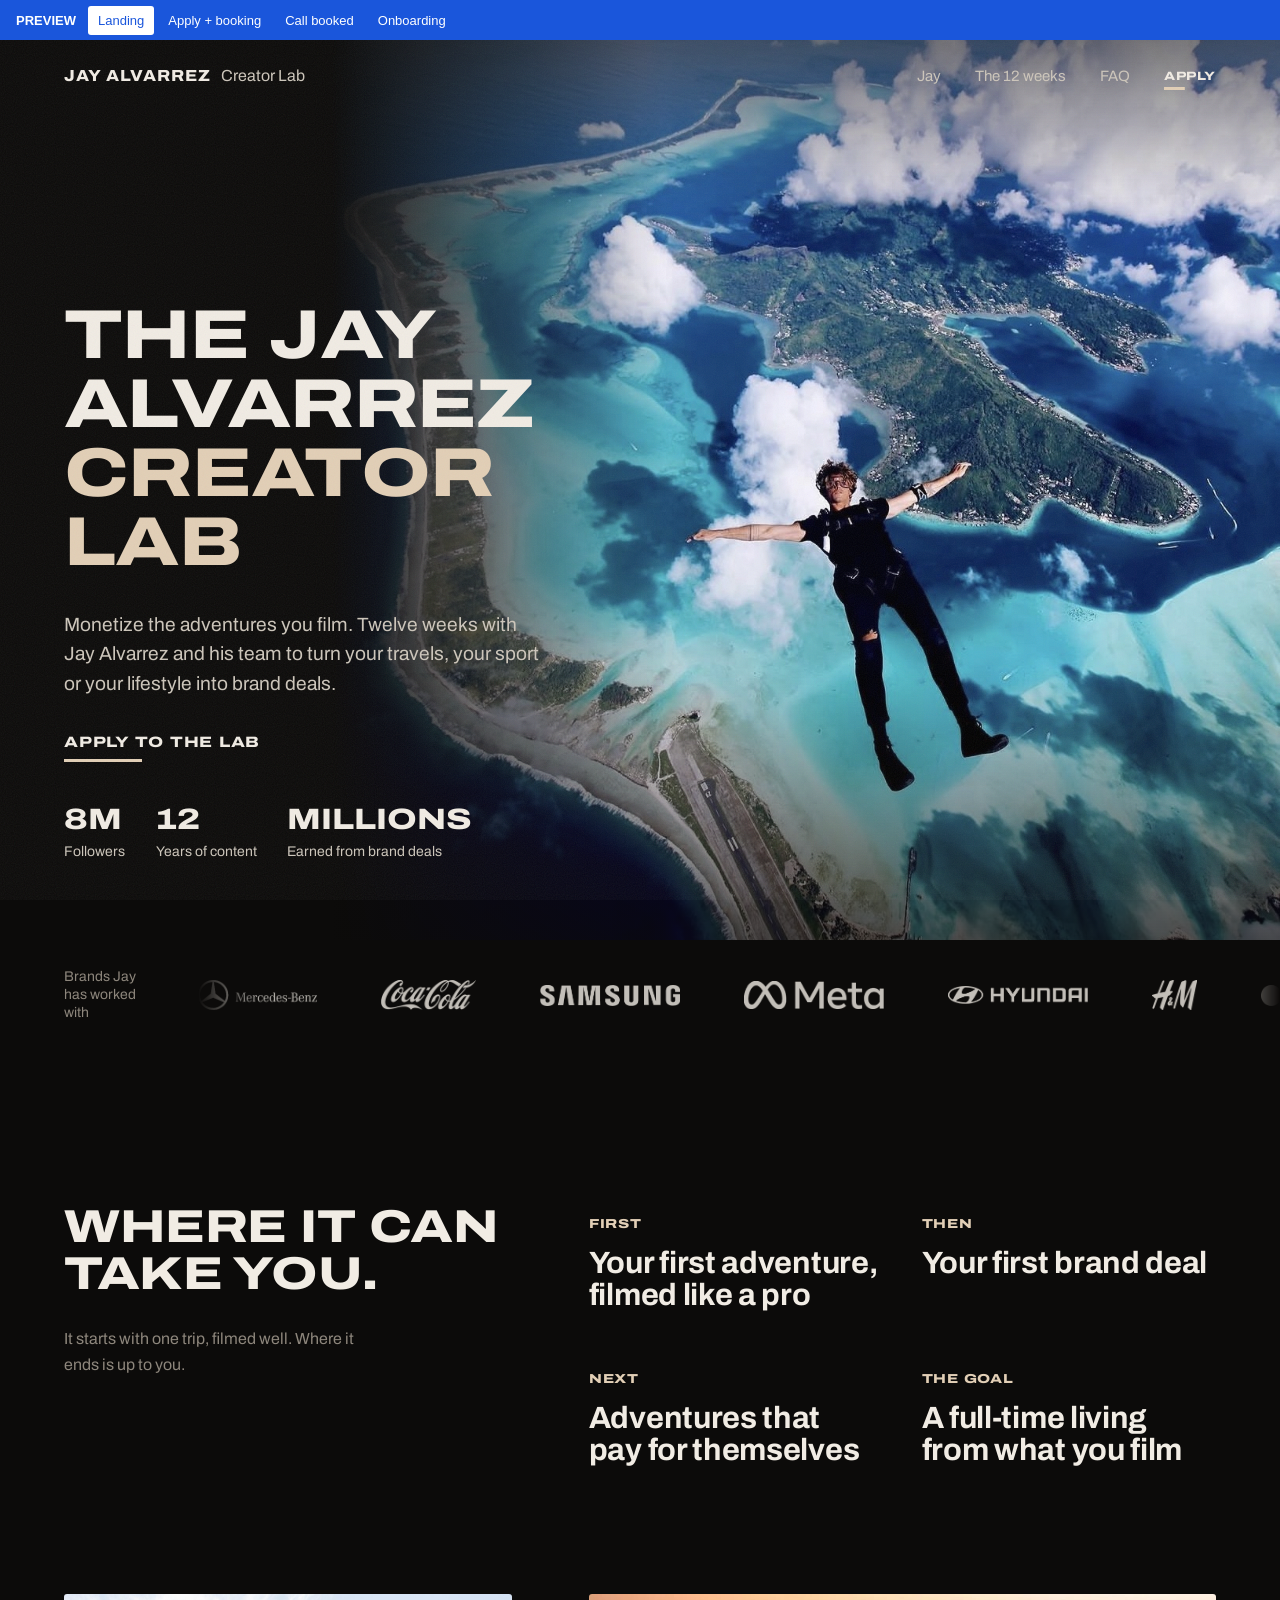
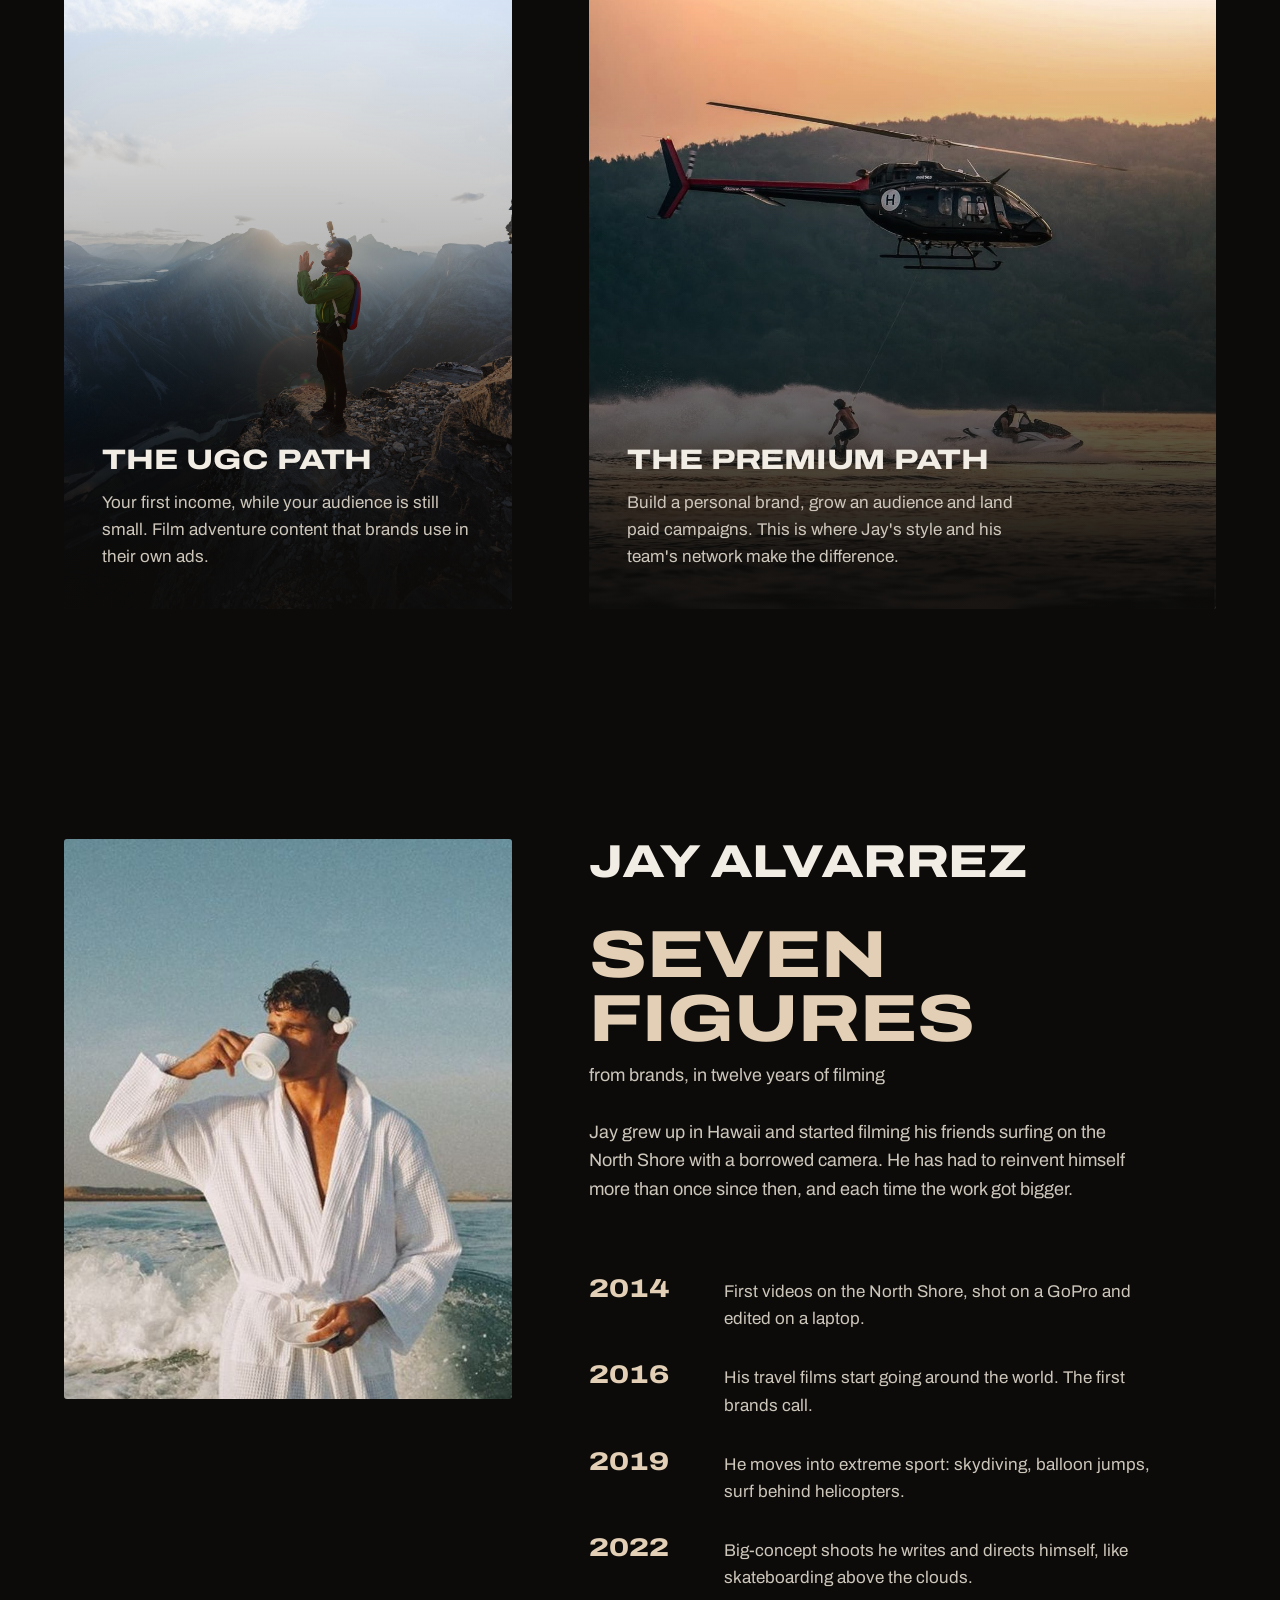
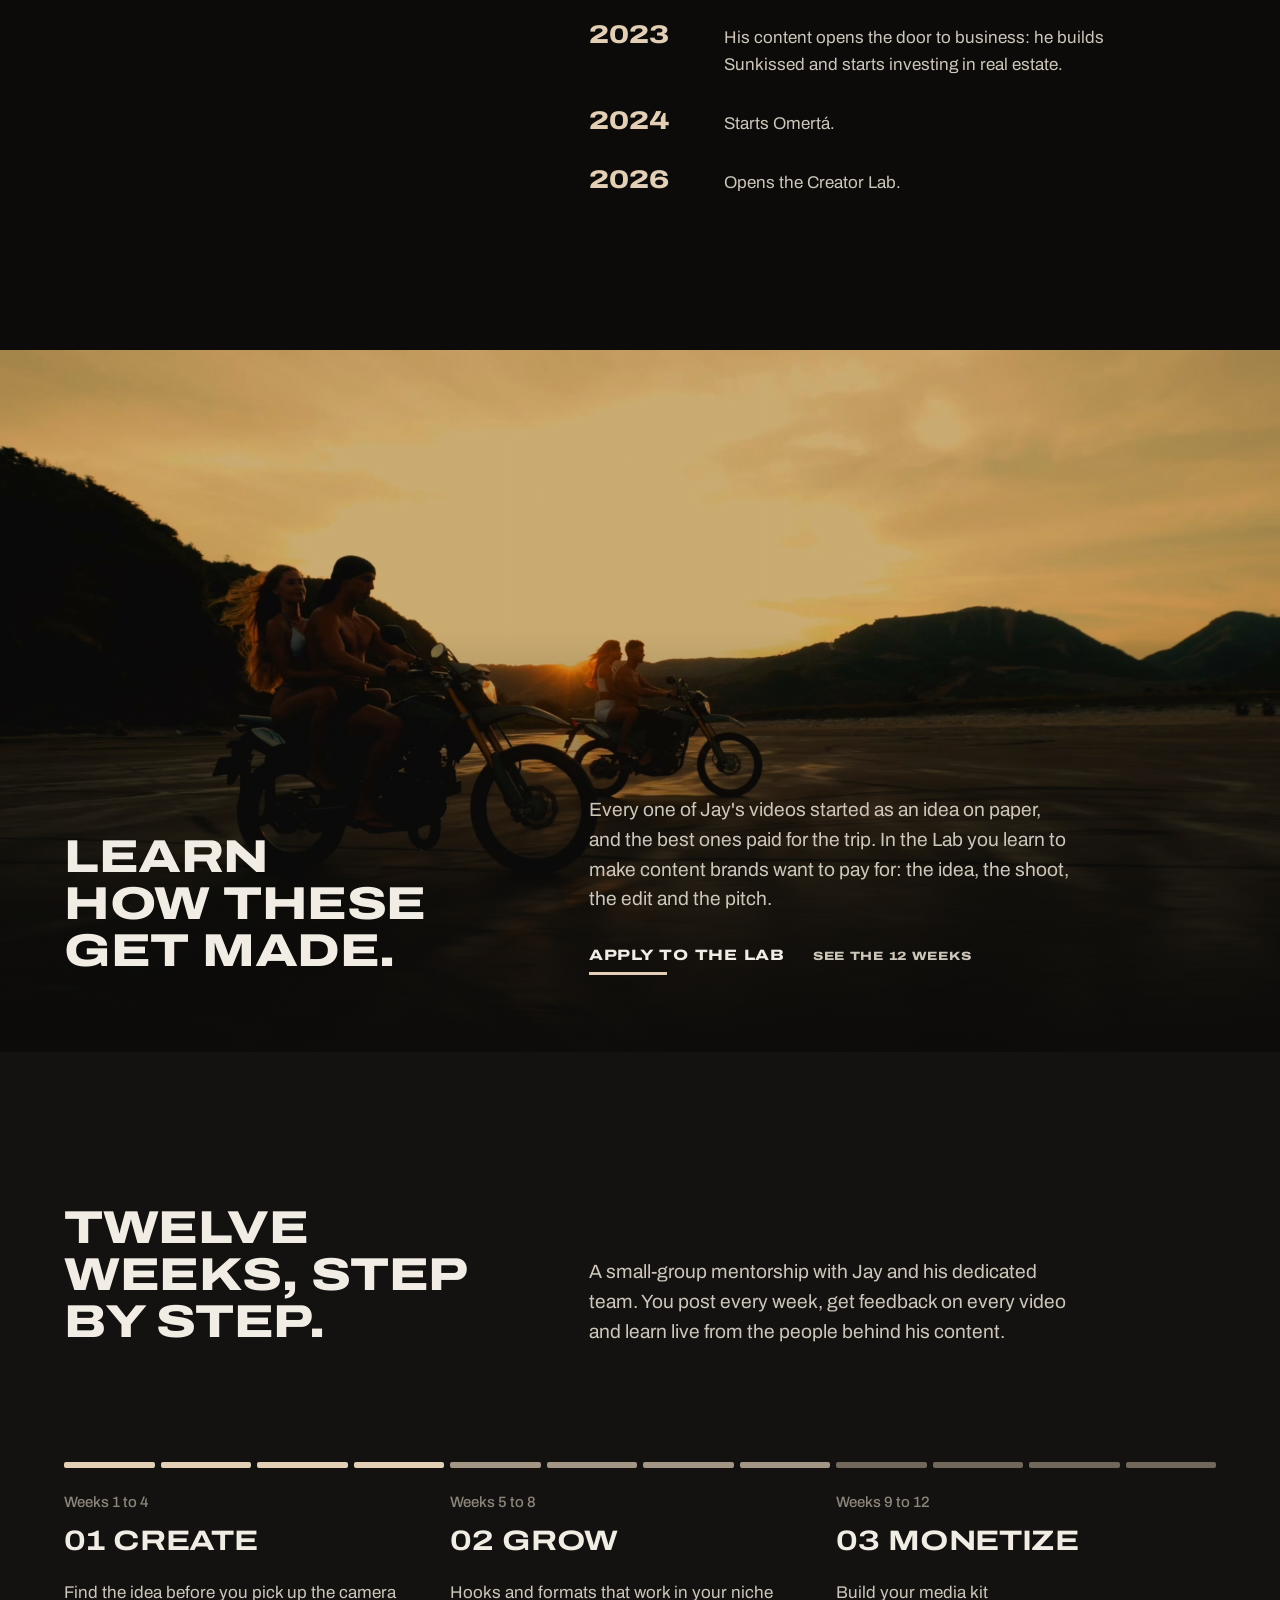
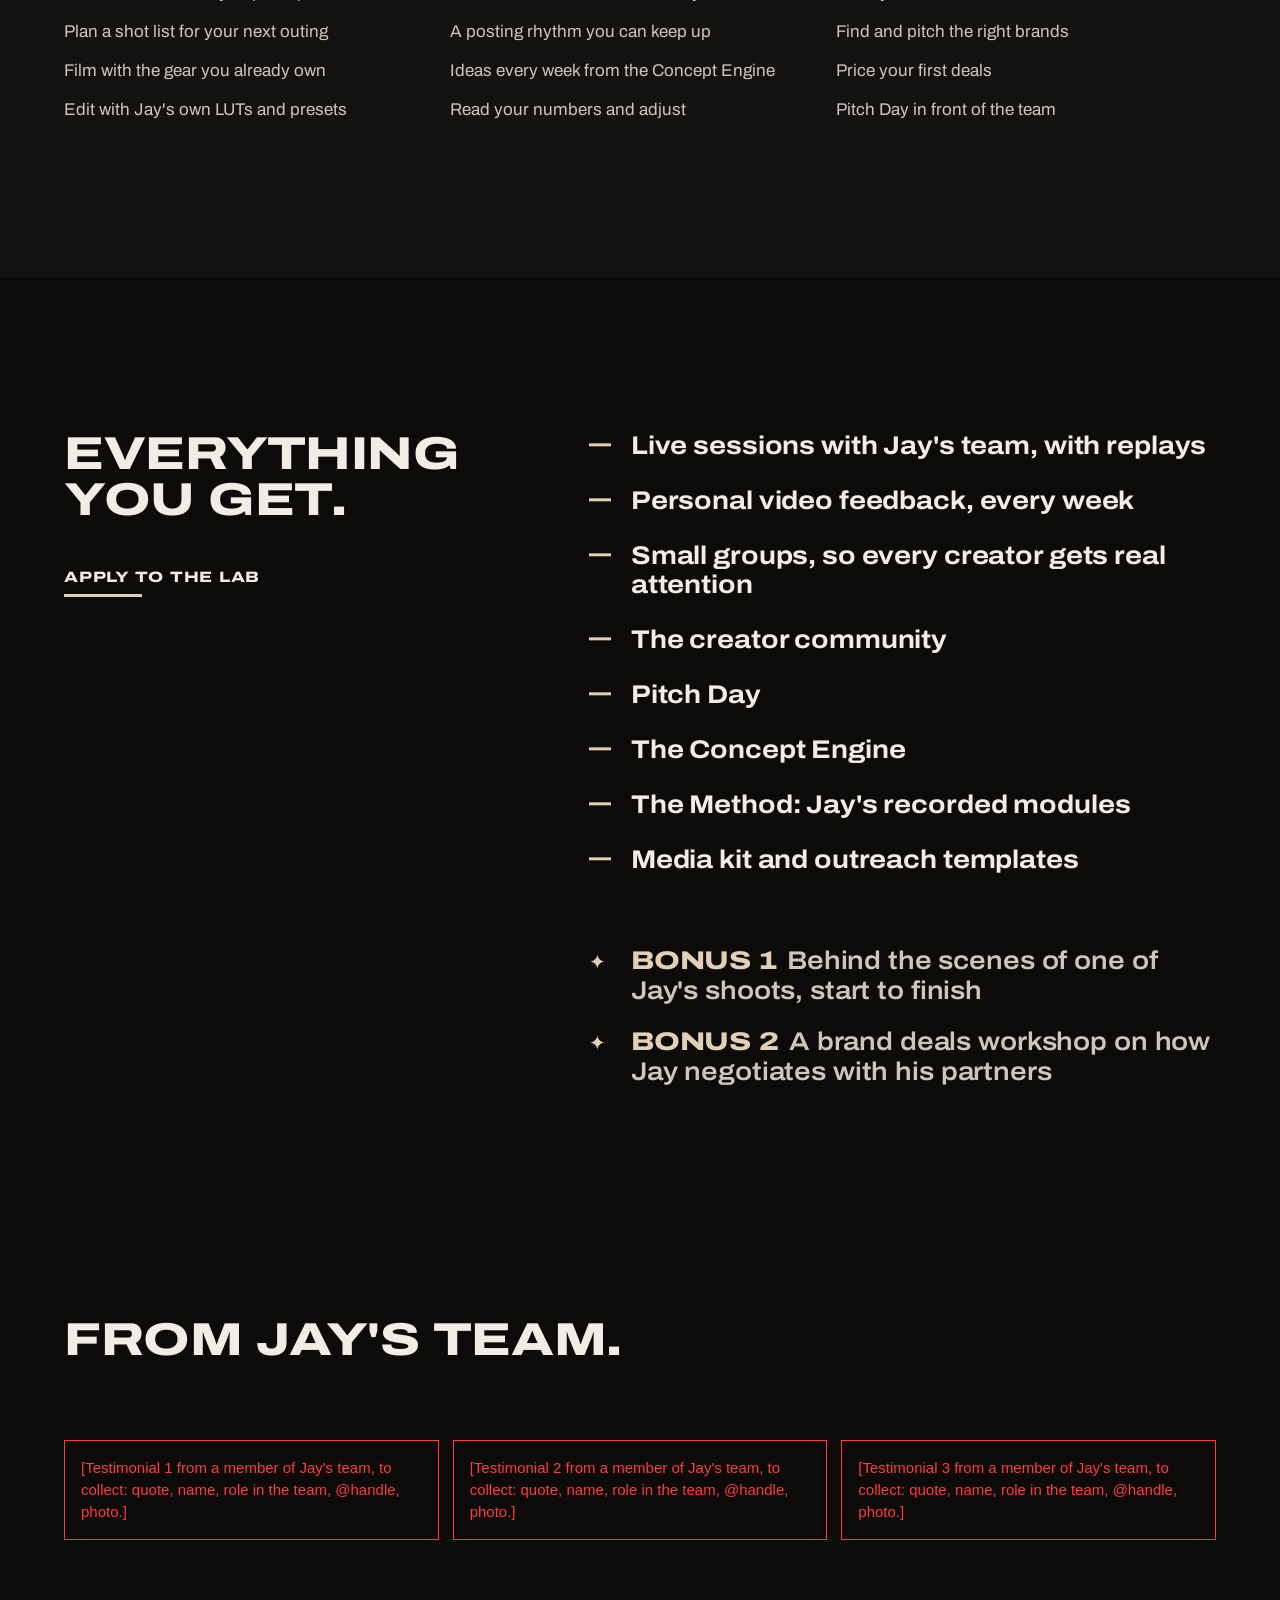
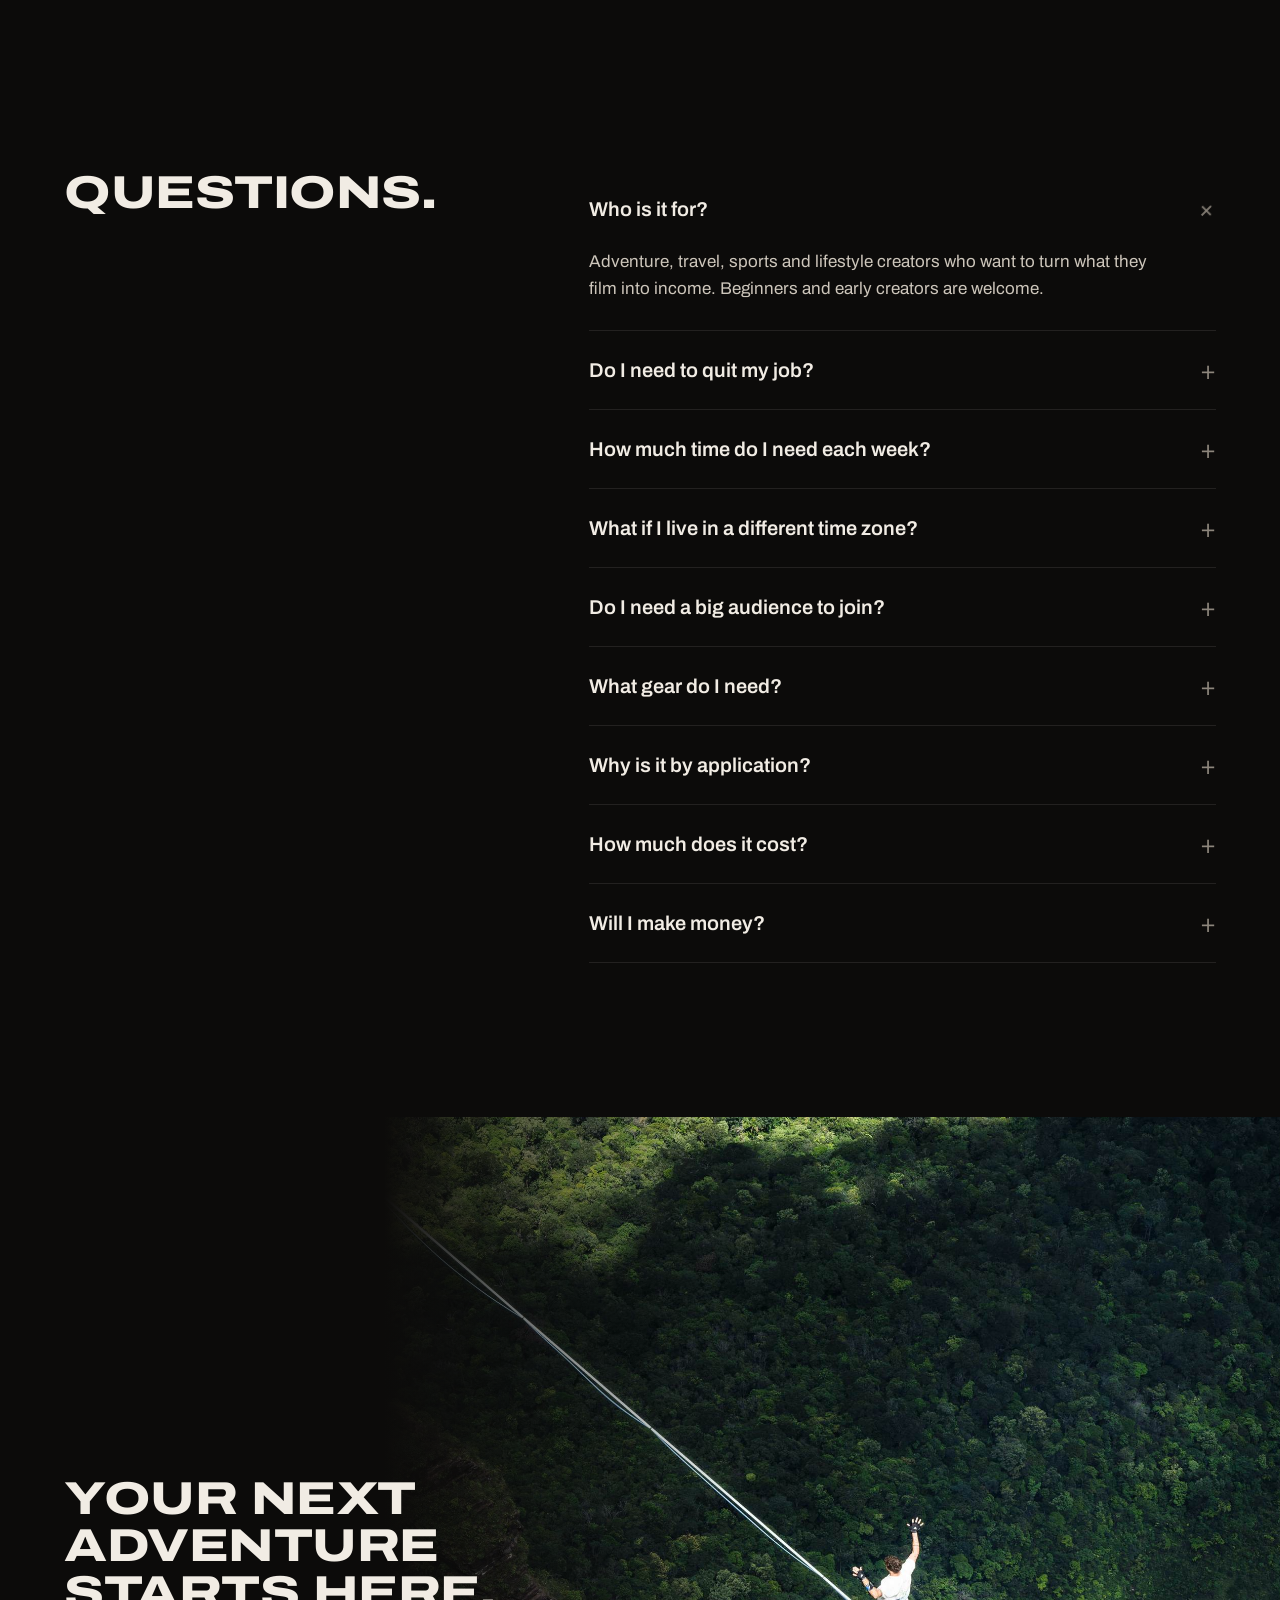
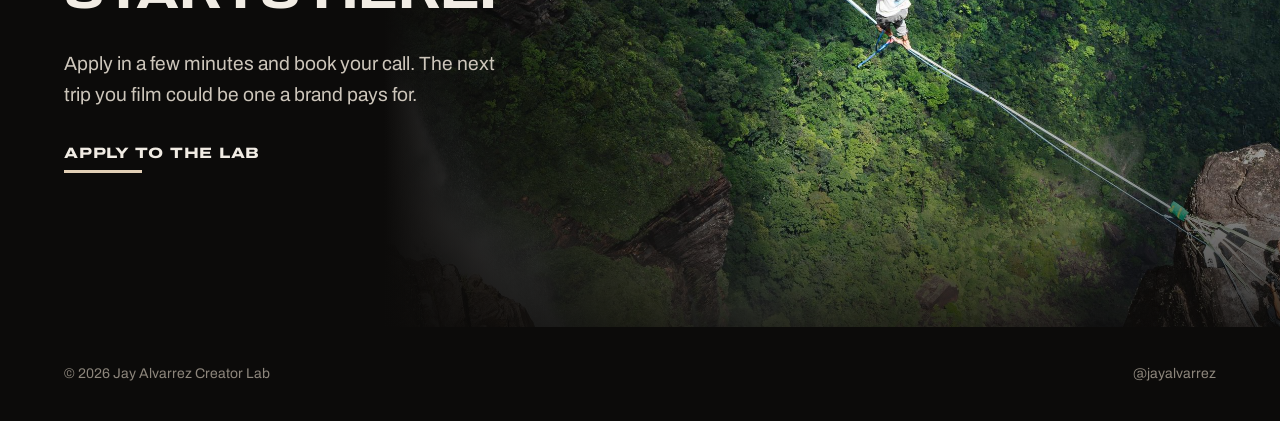
==== index.html @ 7028ff65 "UGC path card: mountain ledge photo from jayalvarrez.com replaces the whale dive Co-Authored-By: Cla" ====
<!doctype html>
<html lang="en">
<head>
<meta charset="utf-8">
<meta name="viewport" content="width=device-width, initial-scale=1">
<title>Jay Alvarrez Creator Lab</title>
<meta name="robots" content="noindex">
<meta name="description" content="The Jay Alvarrez Creator Lab: twelve weeks with Jay Alvarrez and his team for adventure, travel, sports and lifestyle creators.">
<meta property="og:title" content="Jay Alvarrez Creator Lab">
<meta property="og:description" content="Twelve weeks with Jay Alvarrez and his team.">
<meta property="og:image" content="assets/skydive-borabora.jpg">
<link rel="icon" type="image/png" href="assets/favicon.png">
<link rel="preconnect" href="https://fonts.googleapis.com">
<link rel="preconnect" href="https://fonts.gstatic.com" crossorigin>
<link href="https://fonts.googleapis.com/css2?family=Archivo:wdth,wght@62..125,300..900&display=swap" rel="stylesheet">
<style>
:root{
  --bg:#0c0b0a; --bg2:#141210; --ink:#f1ece4; --soft:#cdc6bb; --mute:#8d867c; --sand:#e2cfb6;
  --font:"Archivo",system-ui,sans-serif;
  --pad:clamp(20px,5vw,80px);
  --ease:cubic-bezier(.2,.7,.2,1);
  --cols:minmax(0,5fr) minmax(0,7fr); --gap:clamp(40px,6vw,96px);
}
/* one shared grid: titles on the left, content on the right, same split everywhere */
.g2{display:grid;grid-template-columns:var(--cols);column-gap:var(--gap);row-gap:40px}
@media (max-width:900px){.g2{grid-template-columns:1fr}}
*{box-sizing:border-box;margin:0;padding:0}
html{scroll-behavior:smooth}
body{background:var(--bg);color:var(--ink);font:400 17px/1.6 var(--font);-webkit-font-smoothing:antialiased;overflow-x:hidden}
img{display:block;width:100%;height:100%;object-fit:cover}
a{color:inherit;text-decoration:none}
:focus-visible{outline:2px solid var(--sand);outline-offset:4px;border-radius:4px}
.skip{position:absolute;left:-999px;top:12px;z-index:50;background:var(--ink);color:var(--bg);padding:10px 16px;border-radius:6px}
.skip:focus{left:12px}

/* film grain over everything, very light */
body::after{content:"";position:fixed;inset:0;z-index:30;pointer-events:none;opacity:.07;background-image:url("data:image/svg+xml,%3Csvg xmlns='http://www.w3.org/2000/svg' width='160' height='160'%3E%3Cfilter id='n'%3E%3CfeTurbulence type='fractalNoise' baseFrequency='.9' numOctaves='2' stitchTiles='stitch'/%3E%3C/filter%3E%3Crect width='100%25' height='100%25' filter='url(%23n)'/%3E%3C/svg%3E")}

/* type */
h1,h2,h3{font-family:var(--font);font-weight:800;line-height:1;text-wrap:balance}
h1,h2{font-stretch:125%;text-transform:uppercase;letter-spacing:-.01em}
h1{font-size:clamp(40px,5.6vw,92px)}
h2{font-size:clamp(28px,3.6vw,56px);line-height:1.02}
h3{font-stretch:90%;font-weight:700;font-size:clamp(22px,2vw,28px);line-height:1.1;letter-spacing:-.01em}
p{text-wrap:pretty}
.lead{font-size:clamp(18px,1.5vw,21px);line-height:1.55;color:var(--soft);max-width:44ch}
.body{color:var(--soft);font-size:18px;max-width:54ch}
.body + .body{margin-top:18px}
.sand{color:var(--sand)}

/* spacing: one half-gap per side between sections on the same background,
   a bigger one wherever the background changes (colour block or full-width photo) */
:root{--s:clamp(80px,9vw,140px);--e:clamp(104px,12vw,180px)}
section{padding:var(--s) var(--pad);position:relative}
#path{padding-top:var(--e)}
#jay{padding-bottom:var(--e)}
.program{padding-top:var(--e);padding-bottom:var(--e)}
#inside{padding-top:var(--e)}
.faq{padding-bottom:var(--e)}
.wrap{max-width:1360px;margin:0 auto}

/* buttons: editorial link, wide caps with a sand bar that stretches on hover */
.btn{display:inline-block;padding:6px 0 12px;border:0;border-radius:0;background:linear-gradient(var(--sand),var(--sand)) 0 100%/40% 3px no-repeat;color:var(--ink);font:800 15px/1 var(--font);font-stretch:125%;text-transform:uppercase;letter-spacing:.05em;cursor:pointer;transition:background-size .35s var(--ease),color .2s}
.btn:hover{background-size:100% 3px}
.btn:active{opacity:.75}
.link{display:inline-block;padding:6px 0 12px;background:linear-gradient(var(--sand),var(--sand)) 0 100%/0 3px no-repeat;font:800 12px/1 var(--font);font-stretch:125%;text-transform:uppercase;letter-spacing:.06em;color:var(--soft);transition:background-size .35s var(--ease),color .2s}
.link:hover{background-size:100% 3px;color:var(--ink)}

/* nav */
nav{position:fixed;inset:0 0 auto;z-index:20;display:flex;justify-content:space-between;align-items:center;padding:22px max(var(--pad),calc((100% - 1360px) / 2));transition:background .35s,backdrop-filter .35s,padding .35s}
nav.solid{background:rgba(12,11,10,.82);backdrop-filter:blur(16px);padding-top:14px;padding-bottom:14px}
nav .brand{display:flex;align-items:center;font:800 16px/1 var(--font);font-stretch:110%;letter-spacing:.06em}
nav .brand span{font-weight:400;font-stretch:100%;letter-spacing:0;color:var(--soft);margin-left:10px}
nav .links{display:flex;gap:34px;align-items:center}
nav .links a.l{font-size:15px;color:var(--soft);transition:color .2s}
nav .links a.l:hover{color:var(--ink)}
nav .btn{font-size:12px;padding:8px 0 8px}
@media (max-width:900px){nav .links a.l{display:none}}

/* hero: full-bleed photo, copy anchored bottom-left */
.hero{position:relative;min-height:100dvh;display:flex;align-items:flex-end;padding:200px var(--pad) clamp(40px,6vw,80px);overflow:hidden}
.hero > img{position:absolute;top:0;bottom:0;left:26%;width:74%;object-position:54% 42%;transform:scale(1.06);transform-origin:60% 45%;animation:settle 2.4s var(--ease) forwards}
@keyframes settle{to{transform:scale(1)}}
.hero::after{content:"";position:absolute;inset:0;background:linear-gradient(180deg,rgba(12,11,10,.55) 0%,rgba(12,11,10,0) 20%),linear-gradient(0deg,rgba(12,11,10,.7) 0%,rgba(12,11,10,0) 30%),linear-gradient(90deg,var(--bg) 26%,rgba(12,11,10,.6) 36%,rgba(12,11,10,0) 52%)}
.hero .inner{position:relative;z-index:1;width:100%;max-width:1360px;margin:0 auto}
.hero h1{font-size:clamp(36px,min(5.4vw,9vh),88px)}
.hero h1 span{display:block;color:var(--sand)}
.hero .inner > *{max-width:min(520px,38vw)}
.hero .inner > .results{max-width:none}
.hero .side{display:grid;gap:30px;justify-items:start;margin-top:32px}
@media (max-width:900px){
  .hero{display:block;min-height:0;padding:0}
  .hero > img{position:relative;left:0;width:100%;height:62svh;object-position:54% 42%}
  .hero::after{bottom:auto;height:62svh;background:linear-gradient(180deg,rgba(12,11,10,.55) 0%,rgba(12,11,10,0) 22%),linear-gradient(0deg,var(--bg) 0%,rgba(12,11,10,0) 28%)}
  .hero .inner{padding:8px var(--pad) 56px}
  .hero .inner > *{max-width:none}
}

/* hero results */
.results{list-style:none;display:flex;gap:clamp(18px,2.4vw,40px);flex-wrap:nowrap;margin-top:clamp(28px,3.4vw,44px)}
.results li{display:grid;gap:6px}
.results b{font-stretch:125%;font-weight:800;text-transform:uppercase;font-size:clamp(22px,min(2.3vw,4.4vh),36px);white-space:nowrap;line-height:1;color:var(--ink)}
.results span{font-size:14px;color:var(--soft)}

/* brand strip: endless slow scroll, pauses on hover, still for reduced motion */
.brands{display:flex;align-items:center;gap:clamp(24px,3vw,48px);padding:28px 0 28px max(var(--pad),calc((100% - 1360px) / 2));overflow:hidden}
.brands-label{flex:none;font-size:14px;color:var(--mute);max-width:12ch;line-height:1.3}
.brands .track{display:flex;overflow:hidden;-webkit-mask-image:linear-gradient(90deg,transparent,#000 6%,#000 94%,transparent);mask-image:linear-gradient(90deg,transparent,#000 6%,#000 94%,transparent)}
.brands ul{list-style:none;display:flex;align-items:center;gap:clamp(40px,5vw,72px);padding-right:clamp(40px,5vw,72px);flex:none;animation:marquee 140s linear infinite}
.brands:hover ul{animation-play-state:paused}
.brands li{flex:none;white-space:nowrap}
.brands img{height:30px;width:auto;max-width:140px;object-fit:contain;opacity:.8}
@keyframes marquee{to{transform:translateX(-100%)}}
@media (prefers-reduced-motion:reduce){.brands ul{animation:none}}
@media (max-width:900px){.brands{flex-direction:column;align-items:flex-start;gap:16px;padding-right:0}.brands .track{width:100%}}

/* jay */
.jay .grid{align-items:start}
.jay .photo{aspect-ratio:4/5;overflow:hidden;border-radius:3px;position:sticky;top:110px}
.jay .photo img{object-position:40% 30%}
.jay .big{margin-top:clamp(28px,3vw,40px);display:grid;gap:10px}
.jay .big b{font-stretch:125%;font-weight:800;text-transform:uppercase;font-size:clamp(40px,5.2vw,84px);line-height:.95;color:var(--sand)}
.jay .big span{font-size:clamp(17px,1.4vw,20px);color:var(--soft)}
.jay .body{margin-top:28px}
.timeline{list-style:none;margin-top:clamp(48px,6vw,72px);display:grid;gap:30px}
.timeline li{display:grid;grid-template-columns:clamp(80px,9vw,120px) 1fr;gap:20px;align-items:baseline}
.timeline b{font-stretch:125%;font-weight:800;font-size:clamp(22px,2vw,30px);line-height:1;color:var(--sand);font-variant-numeric:tabular-nums}
.timeline li > span{color:var(--soft);max-width:44ch}
@media (max-width:900px){.jay .photo{position:relative;top:0;aspect-ratio:1}}

/* full-bleed photo band with a single line */
.band{position:relative;min-height:78dvh;display:flex;align-items:flex-end;padding:0 var(--pad) clamp(48px,6vw,88px);overflow:hidden}
.band > img{position:absolute;inset:0}
.band::after{content:"";position:absolute;inset:0;background:linear-gradient(0deg,rgba(12,11,10,.9),rgba(12,11,10,.1) 60%)}
.band .inner{position:relative;z-index:1;width:100%;max-width:1360px;margin:0 auto;align-items:end}
.band .cta{display:grid;gap:28px;justify-items:start}
.band .acts{display:flex;gap:28px;align-items:center;flex-wrap:wrap}
.band h2{max-width:14ch}

/* program: three phases on one 12-week bar */
.program{background:var(--bg2)}
.program .top{align-items:end}
.phases{display:grid;grid-template-columns:repeat(3,1fr);gap:clamp(28px,3vw,48px) 6px;margin-top:clamp(72px,9vw,130px)}
.phase .bar{display:grid;grid-template-columns:repeat(4,1fr);gap:6px;margin-bottom:22px}
.phase .bar i{height:6px;border-radius:2px;background:var(--sand)}
.phase:nth-child(2) .bar i{opacity:.7}.phase:nth-child(3) .bar i{opacity:.45}
.phase .wk{display:block;color:var(--mute);font-weight:500;font-size:15px}
.phase h3{font-stretch:125%;text-transform:uppercase;font-size:clamp(22px,2.2vw,32px);margin:12px 0 22px;padding-right:24px}
.phase ul{list-style:none;display:grid;gap:12px;color:var(--soft);padding-right:24px}
@media (max-width:900px){.phases{grid-template-columns:1fr;row-gap:56px}}

/* value */
.value{align-items:start;grid-template-rows:auto 1fr}
.value > div:first-child{display:contents}
.value h2{grid-column:1;grid-row:1}
.value .after{grid-column:1;grid-row:2;align-self:start}
.value .list{grid-column:2;grid-row:1/span 2}
@media (max-width:900px){.value h2,.value .after,.value .list{grid-column:1;grid-row:auto}.value .after{order:3;margin-top:8px}}
/* big type lines with a short sand dash; each line fades in on scroll via .rv */
.gets{list-style:none;display:grid;gap:clamp(18px,2vw,26px)}
.gets li{display:flex;gap:20px;align-items:baseline;font-stretch:112%;font-weight:700;font-size:clamp(20px,2vw,30px);line-height:1.15;letter-spacing:-.005em;color:var(--ink)}
.gets li::before{content:"";flex:none;width:22px;height:3px;background:var(--sand);transform:translateY(-.3em)}
.gets.bonus{margin-top:clamp(48px,6vw,72px);gap:22px}
.gets.bonus li{color:var(--soft);font-weight:600}
.gets.bonus li::before{content:"✦";width:22px;height:auto;background:none;transform:none;color:var(--sand);font-size:.8em;line-height:1}
.gets.bonus b{color:var(--sand);text-transform:uppercase;font-stretch:125%;font-weight:800;margin-right:10px}
.value .after{margin-top:0;display:flex;gap:28px;align-items:center;flex-wrap:wrap}

/* path: title left, four steps right */
.steps{list-style:none;display:grid;grid-template-columns:1fr 1fr;gap:clamp(40px,4.5vw,64px) clamp(28px,3vw,48px);padding-top:10px}
@media (max-width:560px){.steps{grid-template-columns:1fr}}
.steps .when{display:block;color:var(--sand);font-stretch:125%;font-weight:800;text-transform:uppercase;letter-spacing:.06em;font-size:13px;margin-bottom:12px}
.steps h3{font-stretch:100%;font-weight:700;letter-spacing:-.01em;font-size:clamp(26px,2.4vw,36px);line-height:1.05;hyphens:none}
.steps .horizon h3,.steps .horizon .when{color:var(--mute)}
.disclaim{margin-top:28px;color:var(--mute);font-size:16px;max-width:34ch}

.routes{display:grid;grid-template-columns:var(--cols);gap:var(--gap);margin-top:clamp(80px,10vw,150px)}
.route{position:relative;border-radius:3px;overflow:hidden;min-height:clamp(440px,48vw,680px);display:flex;align-items:flex-end}
.route img{position:absolute;inset:0;transition:transform 1.4s var(--ease)}
.route:hover img{transform:scale(1.04)}
.route::after{content:"";position:absolute;inset:0;background:linear-gradient(0deg,rgba(12,11,10,.94) 8%,rgba(12,11,10,.3) 55%,rgba(12,11,10,0))}
.route .inner{position:relative;z-index:1;padding:clamp(28px,3vw,44px)}
.route h3{font-stretch:125%;font-weight:800;text-transform:uppercase;font-size:clamp(22px,2.2vw,32px);line-height:1.05;margin-bottom:14px}
.route p{color:var(--soft);max-width:40ch}
@media (max-width:900px){.routes{grid-template-columns:1fr}}

/* testimonials (placeholders until content is collected) */
.quotes{display:grid;grid-template-columns:repeat(3,1fr);gap:14px;margin-top:clamp(48px,6vw,80px)}
/* deliberately plain so placeholders stand out from the design (same rule as styles.css) */
.ph,.ph-text{border:1px solid #ff3b3b;background:none;color:#ff3b3b;font:400 15px/1.45 Arial,Helvetica,sans-serif}
.ph{display:block;padding:16px}
.ph-text{display:inline-block;padding:2px 6px}
@media (max-width:900px){.quotes{grid-template-columns:1fr}}

/* faq */
.faq .grid{align-items:start}
@media (min-width:901px){.faq h2{position:sticky;top:110px}}
details{border-bottom:1px solid rgba(241,236,228,.1)}
summary{list-style:none;cursor:pointer;padding:26px 0;display:flex;justify-content:space-between;gap:24px;font-weight:600;font-size:20px;line-height:1.3;transition:color .2s}
summary:hover{color:var(--sand)}
summary::-webkit-details-marker{display:none}
summary::after{content:"+";font-weight:300;font-size:26px;line-height:1;color:var(--mute);transition:transform .3s var(--ease)}
details[open] summary::after{transform:rotate(45deg)}
details p{color:var(--soft);padding:0 0 28px;max-width:58ch}

/* closing: full-bleed photo with a dark veil */
.apply{position:relative;min-height:90dvh;display:flex;align-items:flex-end;overflow:hidden;padding-top:var(--e);padding-bottom:var(--e)}
.apply > img{position:absolute;top:0;bottom:0;left:30%;width:70%;object-position:55% 45%}
.apply::after{content:"";position:absolute;inset:0;background:linear-gradient(0deg,rgba(12,11,10,.85) 0%,rgba(12,11,10,0) 35%),linear-gradient(90deg,var(--bg) 30%,rgba(12,11,10,.6) 40%,rgba(12,11,10,0) 58%)}
.apply .wrap{position:relative;z-index:1;width:100%}
.apply p{font-size:clamp(18px,1.5vw,21px);color:var(--soft);max-width:40ch}
.apply .row2{display:grid;gap:30px;justify-items:start;margin-top:32px}
.apply .wrap > *{max-width:min(520px,38vw)}
@media (max-width:900px){
  .apply{display:block;min-height:0;padding:0}
  .apply > img{position:relative;left:0;width:100%;height:56svh;object-position:45% 40%}
  .apply::after{bottom:auto;height:56svh;background:linear-gradient(0deg,var(--bg) 0%,rgba(12,11,10,0) 35%)}
  .apply .wrap{padding:8px var(--pad) 72px}
  .apply .wrap > *{max-width:none}
}

footer{padding:36px var(--pad);display:flex;justify-content:space-between;gap:24px;flex-wrap:wrap;color:var(--mute);font-size:14px}
footer a{transition:color .2s}
footer a:hover{color:var(--ink)}
footer .soc{display:flex;gap:24px}

/* reveal, staggered */
.rv{opacity:0;transform:translateY(28px);transition:opacity 1.1s var(--ease),transform 1.1s var(--ease);transition-delay:calc(var(--i,0) * 90ms)}
.rv.in{opacity:1;transform:none}
@media (prefers-reduced-motion:reduce){.rv{opacity:1;transform:none;transition:none}.hero > img{animation:none;transform:none}}
</style>
</head>
<body>
<a class="skip" href="#main">Skip to content</a>

<nav id="nav">
  <a href="#top" class="brand">JAY ALVARREZ<span>Creator Lab</span></a>
  <div class="links">
    <a class="l" href="#jay">Jay</a>
    <a class="l" href="#program">The 12 weeks</a>
    <a class="l" href="#faq">FAQ</a>
    <a class="btn solid" href="apply.html">Apply</a>
  </div>
</nav>

<main id="main">
<!-- HERO -->
<header class="hero" id="top">
  <img src="assets/skydive-borabora.jpg" alt="Jay Alvarrez in freefall above Bora Bora's lagoon" fetchpriority="high">
  <div class="inner">
    <h1>The Jay Alvarrez <span>Creator Lab</span></h1>
    <div class="side">
      <p class="lead">Monetize the adventures you film. Twelve weeks with Jay Alvarrez and his team to turn your travels, your sport or your lifestyle into brand deals.</p>
      <a class="btn solid" href="apply.html">Apply to the Lab</a>
    </div>
    <ul class="results">
      <li><b>8M</b><span>Followers</span></li>
      <li><b>12</b><span>Years of content</span></li>
      <li><b>Millions</b><span>Earned from brand deals</span></li>
    </ul>
  </div>
</header>

<!-- BRANDS: the 47 logos from Jay's media kit, tinted cream. The list is repeated once so the loop is seamless. -->
<div class="brands" aria-label="Brands Jay has worked with">
  <span class="brands-label">Brands Jay has worked with</span>
  <div class="track"><ul><li><img src="assets/brands/mercedes-benz.png" alt="Mercedes-Benz" width="254" height="64" loading="lazy"></li><li><img src="assets/brands/coca-cola.png" alt="Coca-Cola" width="202" height="64" loading="lazy"></li><li><img src="assets/brands/samsung.png" alt="Samsung" width="325" height="50" loading="lazy"></li><li><img src="assets/brands/meta.png" alt="Meta" width="320" height="64" loading="lazy"></li><li><img src="assets/brands/hyundai.png" alt="Hyundai" width="325" height="41" loading="lazy"></li><li><img src="assets/brands/h-m.png" alt="H&amp;M" width="96" height="64" loading="lazy"></li><li><img src="assets/brands/lg-electronics.png" alt="LG Electronics" width="325" height="50" loading="lazy"></li><li><img src="assets/brands/ray-ban.png" alt="Ray-Ban" width="101" height="64" loading="lazy"></li><li><img src="assets/brands/ralph-lauren.png" alt="Ralph Lauren" width="325" height="25" loading="lazy"></li><li><img src="assets/brands/polo-ralph-lauren.png" alt="Polo Ralph Lauren" width="169" height="64" loading="lazy"></li><li><img src="assets/brands/boss.png" alt="BOSS" width="229" height="64" loading="lazy"></li><li><img src="assets/brands/tommy-hilfiger.png" alt="Tommy Hilfiger" width="324" height="36" loading="lazy"></li><li><img src="assets/brands/new-balance.png" alt="New Balance" width="115" height="64" loading="lazy"></li><li><img src="assets/brands/giorgio-armani.png" alt="Giorgio Armani" width="325" height="37" loading="lazy"></li><li><img src="assets/brands/emporio-armani.png" alt="Emporio Armani" width="325" height="31" loading="lazy"></li><li><img src="assets/brands/armani-exchange.png" alt="Armani Exchange" width="141" height="64" loading="lazy"></li><li><img src="assets/brands/dolce-gabbana.png" alt="Dolce &amp; Gabbana" width="134" height="64" loading="lazy"></li><li><img src="assets/brands/bulgari.png" alt="Bulgari" width="321" height="34" loading="lazy"></li><li><img src="assets/brands/omega.png" alt="Omega" width="129" height="64" loading="lazy"></li><li><img src="assets/brands/snapchat.png" alt="Snapchat" width="68" height="64" loading="lazy"></li><li><img src="assets/brands/nbcuniversal.png" alt="NBCUniversal" width="324" height="31" loading="lazy"></li><li><img src="assets/brands/discovery-channel.png" alt="Discovery Channel" width="254" height="64" loading="lazy"></li><li><img src="assets/brands/illumination.png" alt="Illumination" width="320" height="64" loading="lazy"></li><li><img src="assets/brands/abercrombie-fitch.png" alt="Abercrombie &amp; Fitch" width="325" height="32" loading="lazy"></li><li><img src="assets/brands/hollister.png" alt="Hollister" width="161" height="64" loading="lazy"></li><li><img src="assets/brands/pull-bear.png" alt="Pull&amp;Bear" width="325" height="47" loading="lazy"></li><li><img src="assets/brands/gopro.png" alt="GoPro" width="208" height="64" loading="lazy"></li><li><img src="assets/brands/aldo.png" alt="Aldo" width="317" height="62" loading="lazy"></li><li><img src="assets/brands/revolve.png" alt="Revolve" width="326" height="51" loading="lazy"></li><li><img src="assets/brands/express.png" alt="Express" width="325" height="52" loading="lazy"></li><li><img src="assets/brands/celsius.png" alt="Celsius" width="185" height="64" loading="lazy"></li><li><img src="assets/brands/malibu.png" alt="Malibu" width="70" height="64" loading="lazy"></li><li><img src="assets/brands/stake.png" alt="Stake" width="130" height="64" loading="lazy"></li><li><img src="assets/brands/c4.png" alt="C4" width="182" height="64" loading="lazy"></li><li><img src="assets/brands/sanyo.png" alt="Sanyo" width="326" height="44" loading="lazy"></li><li><img src="assets/brands/cotton-on-body.png" alt="Cotton On Body" width="161" height="46" loading="lazy"></li><li><img src="assets/brands/mvmt.png" alt="MVMT" width="325" height="59" loading="lazy"></li><li><img src="assets/brands/bonds.png" alt="Bonds" width="248" height="64" loading="lazy"></li><li><img src="assets/brands/sundek.png" alt="Sundek" width="73" height="64" loading="lazy"></li><li><img src="assets/brands/db.png" alt="Db" width="320" height="64" loading="lazy"></li><li><img src="assets/brands/hallenstein-brothers.png" alt="Hallenstein Brothers" width="185" height="64" loading="lazy"></li><li><img src="assets/brands/suspicious.png" alt="Suspicious" width="326" height="61" loading="lazy"></li><li><img src="assets/brands/opticalia.png" alt="Opticalia" width="236" height="64" loading="lazy"></li><li><img src="assets/brands/yfood.png" alt="yfood" width="204" height="64" loading="lazy"></li><li><img src="assets/brands/hang-eleven.png" alt="Hang Eleven" width="326" height="32" loading="lazy"></li><li><img src="assets/brands/anker.png" alt="Anker" width="267" height="64" loading="lazy"></li><li><img src="assets/brands/preach.png" alt="Preach" width="270" height="64" loading="lazy"></li></ul><ul aria-hidden="true"><li><img src="assets/brands/mercedes-benz.png" alt="" width="254" height="64" loading="lazy"></li><li><img src="assets/brands/coca-cola.png" alt="" width="202" height="64" loading="lazy"></li><li><img src="assets/brands/samsung.png" alt="" width="325" height="50" loading="lazy"></li><li><img src="assets/brands/meta.png" alt="" width="320" height="64" loading="lazy"></li><li><img src="assets/brands/hyundai.png" alt="" width="325" height="41" loading="lazy"></li><li><img src="assets/brands/h-m.png" alt="" width="96" height="64" loading="lazy"></li><li><img src="assets/brands/lg-electronics.png" alt="" width="325" height="50" loading="lazy"></li><li><img src="assets/brands/ray-ban.png" alt="" width="101" height="64" loading="lazy"></li><li><img src="assets/brands/ralph-lauren.png" alt="" width="325" height="25" loading="lazy"></li><li><img src="assets/brands/polo-ralph-lauren.png" alt="" width="169" height="64" loading="lazy"></li><li><img src="assets/brands/boss.png" alt="" width="229" height="64" loading="lazy"></li><li><img src="assets/brands/tommy-hilfiger.png" alt="" width="324" height="36" loading="lazy"></li><li><img src="assets/brands/new-balance.png" alt="" width="115" height="64" loading="lazy"></li><li><img src="assets/brands/giorgio-armani.png" alt="" width="325" height="37" loading="lazy"></li><li><img src="assets/brands/emporio-armani.png" alt="" width="325" height="31" loading="lazy"></li><li><img src="assets/brands/armani-exchange.png" alt="" width="141" height="64" loading="lazy"></li><li><img src="assets/brands/dolce-gabbana.png" alt="" width="134" height="64" loading="lazy"></li><li><img src="assets/brands/bulgari.png" alt="" width="321" height="34" loading="lazy"></li><li><img src="assets/brands/omega.png" alt="" width="129" height="64" loading="lazy"></li><li><img src="assets/brands/snapchat.png" alt="" width="68" height="64" loading="lazy"></li><li><img src="assets/brands/nbcuniversal.png" alt="" width="324" height="31" loading="lazy"></li><li><img src="assets/brands/discovery-channel.png" alt="" width="254" height="64" loading="lazy"></li><li><img src="assets/brands/illumination.png" alt="" width="320" height="64" loading="lazy"></li><li><img src="assets/brands/abercrombie-fitch.png" alt="" width="325" height="32" loading="lazy"></li><li><img src="assets/brands/hollister.png" alt="" width="161" height="64" loading="lazy"></li><li><img src="assets/brands/pull-bear.png" alt="" width="325" height="47" loading="lazy"></li><li><img src="assets/brands/gopro.png" alt="" width="208" height="64" loading="lazy"></li><li><img src="assets/brands/aldo.png" alt="" width="317" height="62" loading="lazy"></li><li><img src="assets/brands/revolve.png" alt="" width="326" height="51" loading="lazy"></li><li><img src="assets/brands/express.png" alt="" width="325" height="52" loading="lazy"></li><li><img src="assets/brands/celsius.png" alt="" width="185" height="64" loading="lazy"></li><li><img src="assets/brands/malibu.png" alt="" width="70" height="64" loading="lazy"></li><li><img src="assets/brands/stake.png" alt="" width="130" height="64" loading="lazy"></li><li><img src="assets/brands/c4.png" alt="" width="182" height="64" loading="lazy"></li><li><img src="assets/brands/sanyo.png" alt="" width="326" height="44" loading="lazy"></li><li><img src="assets/brands/cotton-on-body.png" alt="" width="161" height="46" loading="lazy"></li><li><img src="assets/brands/mvmt.png" alt="" width="325" height="59" loading="lazy"></li><li><img src="assets/brands/bonds.png" alt="" width="248" height="64" loading="lazy"></li><li><img src="assets/brands/sundek.png" alt="" width="73" height="64" loading="lazy"></li><li><img src="assets/brands/db.png" alt="" width="320" height="64" loading="lazy"></li><li><img src="assets/brands/hallenstein-brothers.png" alt="" width="185" height="64" loading="lazy"></li><li><img src="assets/brands/suspicious.png" alt="" width="326" height="61" loading="lazy"></li><li><img src="assets/brands/opticalia.png" alt="" width="236" height="64" loading="lazy"></li><li><img src="assets/brands/yfood.png" alt="" width="204" height="64" loading="lazy"></li><li><img src="assets/brands/hang-eleven.png" alt="" width="326" height="32" loading="lazy"></li><li><img src="assets/brands/anker.png" alt="" width="267" height="64" loading="lazy"></li><li><img src="assets/brands/preach.png" alt="" width="270" height="64" loading="lazy"></li></ul></div>
</div>

<!-- PATH -->
<section class="path" id="path">
  <div class="wrap">
    <div class="g2">
      <div>
        <h2 class="rv">Where it can take you.</h2>
        <p class="disclaim rv" style="--i:1">It starts with one trip, filmed well. Where it ends is up to you.</p>
      </div>
      <ol class="steps">
        <li class="rv"><span class="when">First</span><h3>Your first adventure, filmed like a pro</h3></li>
        <li class="rv" style="--i:1"><span class="when">Then</span><h3>Your first brand deal</h3></li>
        <li class="rv" style="--i:2"><span class="when">Next</span><h3>Adventures that pay for themselves</h3></li>
        <li class="rv" style="--i:3"><span class="when">The goal</span><h3>A full&#8209;time living from what you film</h3></li>
      </ol>
    </div>
    <div class="routes">
      <div class="route rv">
        <img src="assets/mountain-ledge.jpg" alt="Filming with a helmet camera on a mountain ledge at sunrise" loading="lazy" style="object-position:50% 50%">
        <div class="inner"><h3>The UGC path</h3><p>Your first income, while your audience is still small. Film adventure content that brands use in their own ads.</p></div>
      </div>
      <div class="route rv" style="--i:1">
        <img src="assets/heli-jetski.jpg" alt="A helicopter flying over a jet ski at sunset" loading="lazy" style="object-position:50% 45%">
        <div class="inner"><h3>The premium path</h3><p>Build a personal brand, grow an audience and land paid campaigns. This is where Jay's style and his team's network make the difference.</p></div>
      </div>
    </div>
  </div>
</section>

<!-- JAY -->
<section class="jay" id="jay">
  <div class="wrap grid g2">
    <figure class="photo rv"><img src="assets/portrait-robe.jpg" alt="Portrait of Jay Alvarrez on a boat" loading="lazy"></figure>
    <div>
      <h2 class="rv">Jay Alvarrez</h2>
      <p class="big rv" style="--i:1"><b>Seven figures</b><span>from brands, in twelve years of filming</span></p>
      <p class="body rv" style="--i:2">Jay grew up in Hawaii and started filming his friends surfing on the North Shore with a borrowed camera. He has had to reinvent himself more than once since then, and each time the work got bigger.</p>
      <ol class="timeline">
        <li class="rv"><b>2014</b><span>First videos on the North Shore, shot on a GoPro and edited on a laptop.</span></li>
        <li class="rv"><b>2016</b><span>His travel films start going around the world. The first brands call.</span></li>
        <li class="rv"><b>2019</b><span>He moves into extreme sport: skydiving, balloon jumps, surf behind helicopters.</span></li>
        <li class="rv"><b>2022</b><span>Big-concept shoots he writes and directs himself, like skateboarding above the clouds.</span></li>
        <li class="rv"><b>2023</b><span>His content opens the door to business: he builds Sunkissed and starts investing in real estate.</span></li>
        <li class="rv"><b>2024</b><span>Starts Omertá.</span></li>
        <li class="rv"><b>2026</b><span>Opens the Creator Lab.</span></li>
      </ol>
    </div>
  </div>
</section>

<div class="band">
  <img src="assets/moto-sunset.jpg" alt="Riding dirt bikes on a beach at sunset" loading="lazy">
  <div class="inner g2">
    <h2 class="rv">Learn how these get made.</h2>
    <div class="cta rv" style="--i:1">
      <p class="lead">Every one of Jay's videos started as an idea on paper, and the best ones paid for the trip. In the Lab you learn to make content brands want to pay for: the idea, the shoot, the edit and the pitch.</p>
      <div class="acts"><a class="btn solid" href="apply.html">Apply to the Lab</a><a class="link" href="#program">See the 12 weeks</a></div>
    </div>
  </div>
</div>

<!-- PROGRAM -->
<section class="program" id="program">
  <div class="wrap">
    <div class="top g2">
      <h2 class="rv">Twelve weeks, step by step.</h2>
      <p class="lead rv" style="--i:1">A small-group mentorship with Jay and his dedicated team. You post every week, get feedback on every video and learn live from the people behind his content.</p>
    </div>
    <div class="phases">
      <div class="phase rv">
        <div class="bar"><i></i><i></i><i></i><i></i></div>
        <span class="wk">Weeks 1 to 4</span>
        <h3>01 Create</h3>
        <ul><li>Find the idea before you pick up the camera</li><li>Plan a shot list for your next outing</li><li>Film with the gear you already own</li><li>Edit with Jay's own LUTs and presets</li></ul>
      </div>
      <div class="phase rv" style="--i:1">
        <div class="bar"><i></i><i></i><i></i><i></i></div>
        <span class="wk">Weeks 5 to 8</span>
        <h3>02 Grow</h3>
        <ul><li>Hooks and formats that work in your niche</li><li>A posting rhythm you can keep up</li><li>Ideas every week from the Concept Engine</li><li>Read your numbers and adjust</li></ul>
      </div>
      <div class="phase rv" style="--i:2">
        <div class="bar"><i></i><i></i><i></i><i></i></div>
        <span class="wk">Weeks 9 to 12</span>
        <h3>03 Monetize</h3>
        <ul><li>Build your media kit</li><li>Find and pitch the right brands</li><li>Price your first deals</li><li>Pitch Day in front of the team</li></ul>
      </div>
    </div>
  </div>
</section>

<!-- INSIDE -->
<section id="inside">
  <div class="wrap value g2">
    <div>
      <h2 class="rv">Everything you get.</h2>
      <div class="after rv" style="--i:1"><a class="btn solid" href="apply.html">Apply to the Lab</a></div>
    </div>
    <div class="list" data-group>
      <ul class="gets">
        <li class="rv" style="--i:0">Live sessions with Jay's team, with replays</li>
        <li class="rv" style="--i:1">Personal video feedback, every week</li>
        <li class="rv" style="--i:2">Small groups, so every creator gets real attention</li>
        <li class="rv" style="--i:3">The creator community</li>
        <li class="rv" style="--i:4">Pitch Day</li>
        <li class="rv" style="--i:5">The Concept Engine</li>
        <li class="rv" style="--i:6">The Method: Jay's recorded modules</li>
        <li class="rv" style="--i:7">Media kit and outreach templates</li>
      </ul>
      <ul class="gets bonus">
        <li class="rv" style="--i:8"><span><b>Bonus 1</b>Behind the scenes of one of Jay's shoots, start to finish</span></li>
        <li class="rv" style="--i:9"><span><b>Bonus 2</b>A brand deals workshop on how Jay negotiates with his partners</span></li>
      </ul>
    </div>
  </div>
</section>

<!-- TESTIMONIALS: placeholders. Replace with real quotes from members of Jay's team (round 3). Never invent these. -->
<section id="stories">
  <div class="wrap">
    <h2 class="rv">From Jay's team.</h2>
    <div class="quotes">
      <div class="ph rv">[Testimonial 1 from a member of Jay's team, to collect: quote, name, role in the team, @handle, photo.]</div>
      <div class="ph rv">[Testimonial 2 from a member of Jay's team, to collect: quote, name, role in the team, @handle, photo.]</div>
      <div class="ph rv">[Testimonial 3 from a member of Jay's team, to collect: quote, name, role in the team, @handle, photo.]</div>
    </div>
  </div>
</section>

<!-- FAQ -->
<section class="faq" id="faq">
  <div class="wrap grid g2">
    <h2 class="rv">Questions.</h2>
    <div class="rv" style="--i:1">
      <details open><summary>Who is it for?</summary><p>Adventure, travel, sports and lifestyle creators who want to turn what they film into income. Beginners and early creators are welcome.</p></details>
      <details><summary>Do I need to quit my job?</summary><p>The Lab is built to run alongside a job or studies.</p></details>
      <details><summary>How much time do I need each week?</summary><p>Plan for <span class="ph-text">[X to Y hours]</span> a week: <span class="ph-text">[what the hours cover, e.g. the live session, filming, editing and posting]</span>.</p></details>
      <details><summary>What if I live in a different time zone?</summary><p>The live sessions run <span class="ph-text">[day and time, with time zone]</span>. <span class="ph-text">[What is in place for other time zones: replays, a second session time, etc.]</span></p></details>
      <details><summary>Do I need a big audience to join?</summary><p>No. On the UGC path, brands pay for the content you make for their own ads, whatever the size of your following.</p></details>
      <details><summary>What gear do I need?</summary><p>A phone or an action camera is enough to start. Students also get gear perks through Jay's camera partners.</p></details>
      <details><summary>Why is it by application?</summary><p>Groups are small so every student gets real feedback from the team. A short call makes sure the Lab is the right fit.</p></details>
      <details><summary>How much does it cost?</summary><p>Pricing is shared on your application call.</p></details>
      <details><summary>Will I make money?</summary><p>We promise reachable steps. The Lab gives you the craft, the system and the pitch, and results depend on the work you put in.</p></details>
    </div>
  </div>
</section>

<!-- APPLY -->
<section class="apply" id="apply">
  <img src="assets/slackline-falls.jpg" alt="Walking a slackline above the jungle, next to a waterfall" loading="lazy" style="object-position:70% 50%">
  <div class="wrap">
    <h2 class="rv">Your next adventure starts here.</h2>
    <div class="row2">
      <p class="rv" style="--i:1">Apply in a few minutes and book your call. The next trip you film could be one a brand pays for.</p>
      <a class="btn solid rv" style="--i:2" href="apply.html">Apply to the Lab</a>
    </div>
  </div>
</section>
</main>

<footer>
  <span>© 2026 Jay Alvarrez Creator Lab</span>
  <span class="soc"><a href="https://www.instagram.com/jayalvarrez/" target="_blank" rel="noopener">@jayalvarrez</a></span>
</footer>

<script>
const nav=document.getElementById('nav');
addEventListener('scroll',()=>nav.classList.toggle('solid',scrollY>40),{passive:true});
// a [data-group] reveals all its items together, in order (their --i sets the stagger)
const io=new IntersectionObserver(es=>es.forEach(e=>{if(!e.isIntersecting)return;const t=e.target;(t.hasAttribute('data-group')?t.querySelectorAll('.rv'):[t]).forEach(el=>el.classList.add('in'));io.unobserve(t)}),{threshold:.12});
document.querySelectorAll('[data-group]').forEach(g=>io.observe(g));
document.querySelectorAll('.rv').forEach(el=>{if(!el.closest('[data-group]'))io.observe(el)});
</script>
<script src="preview.js"></script>
</body>
</html>
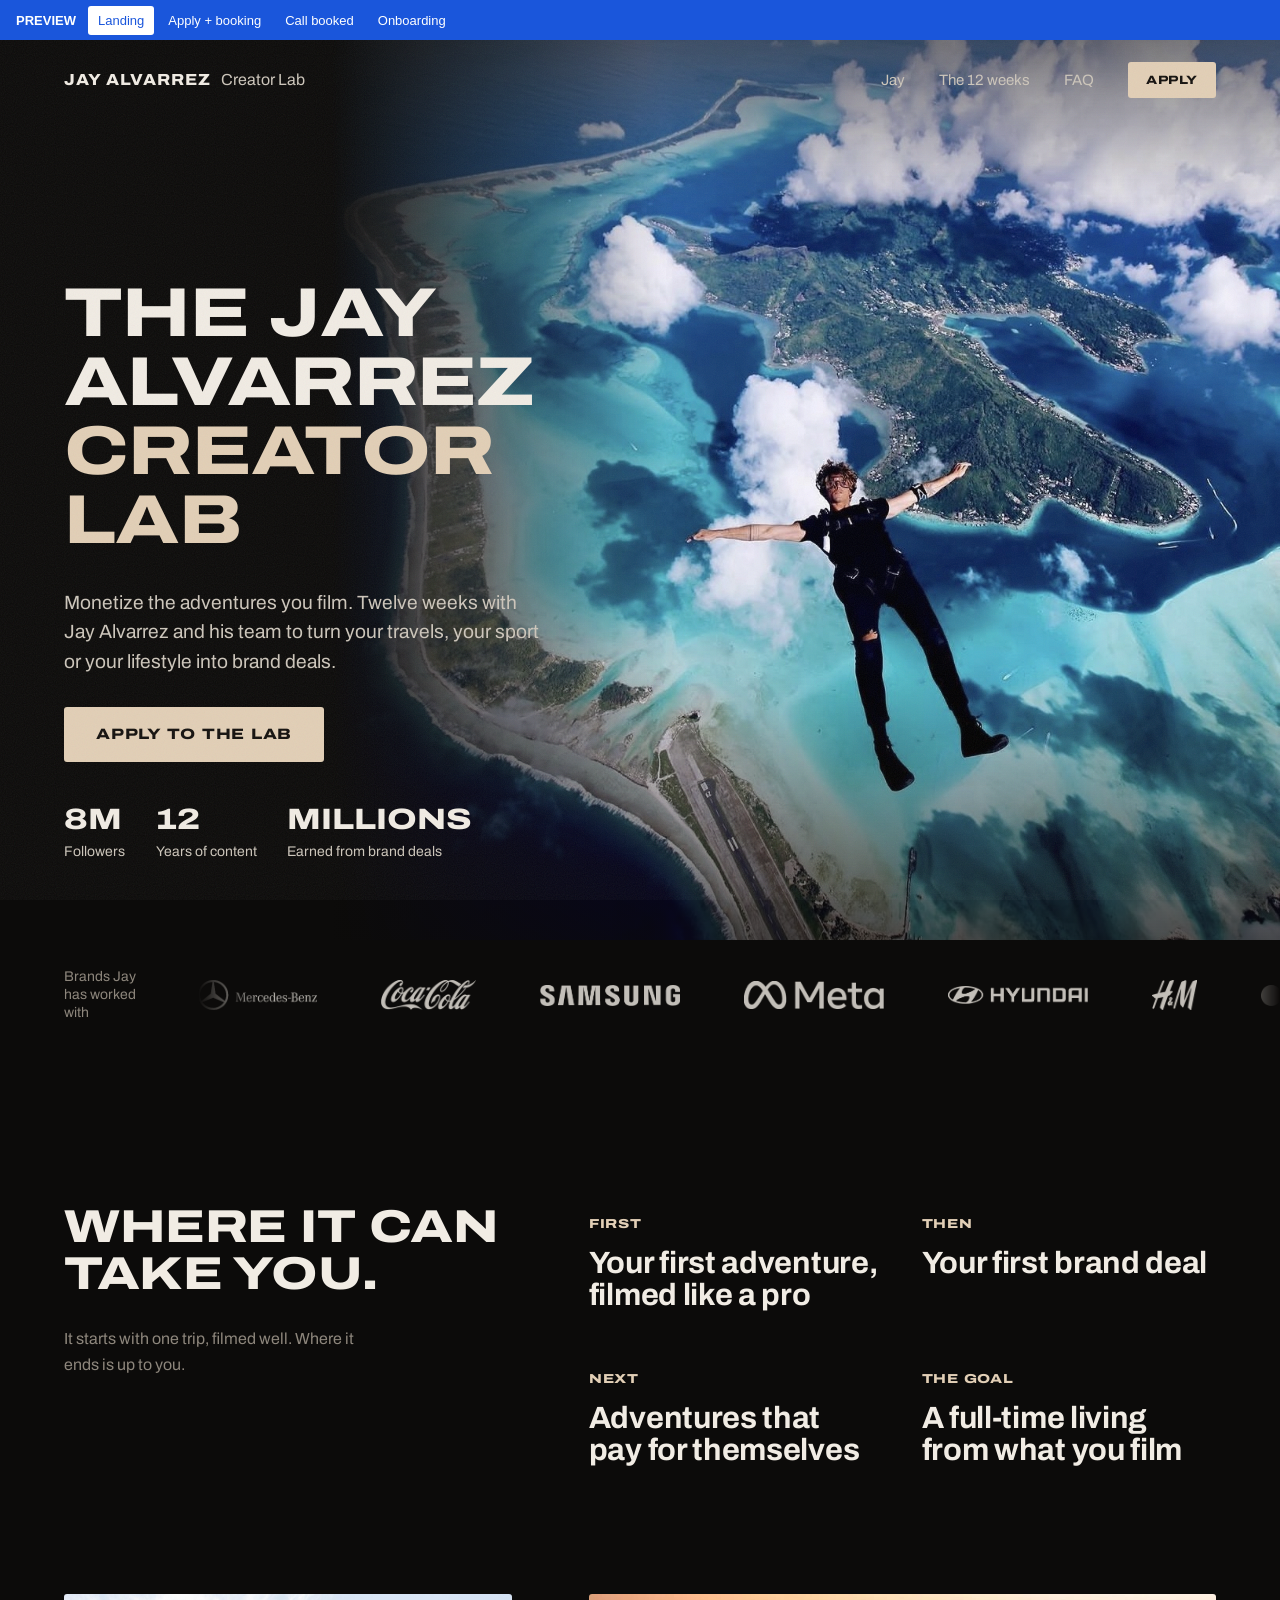
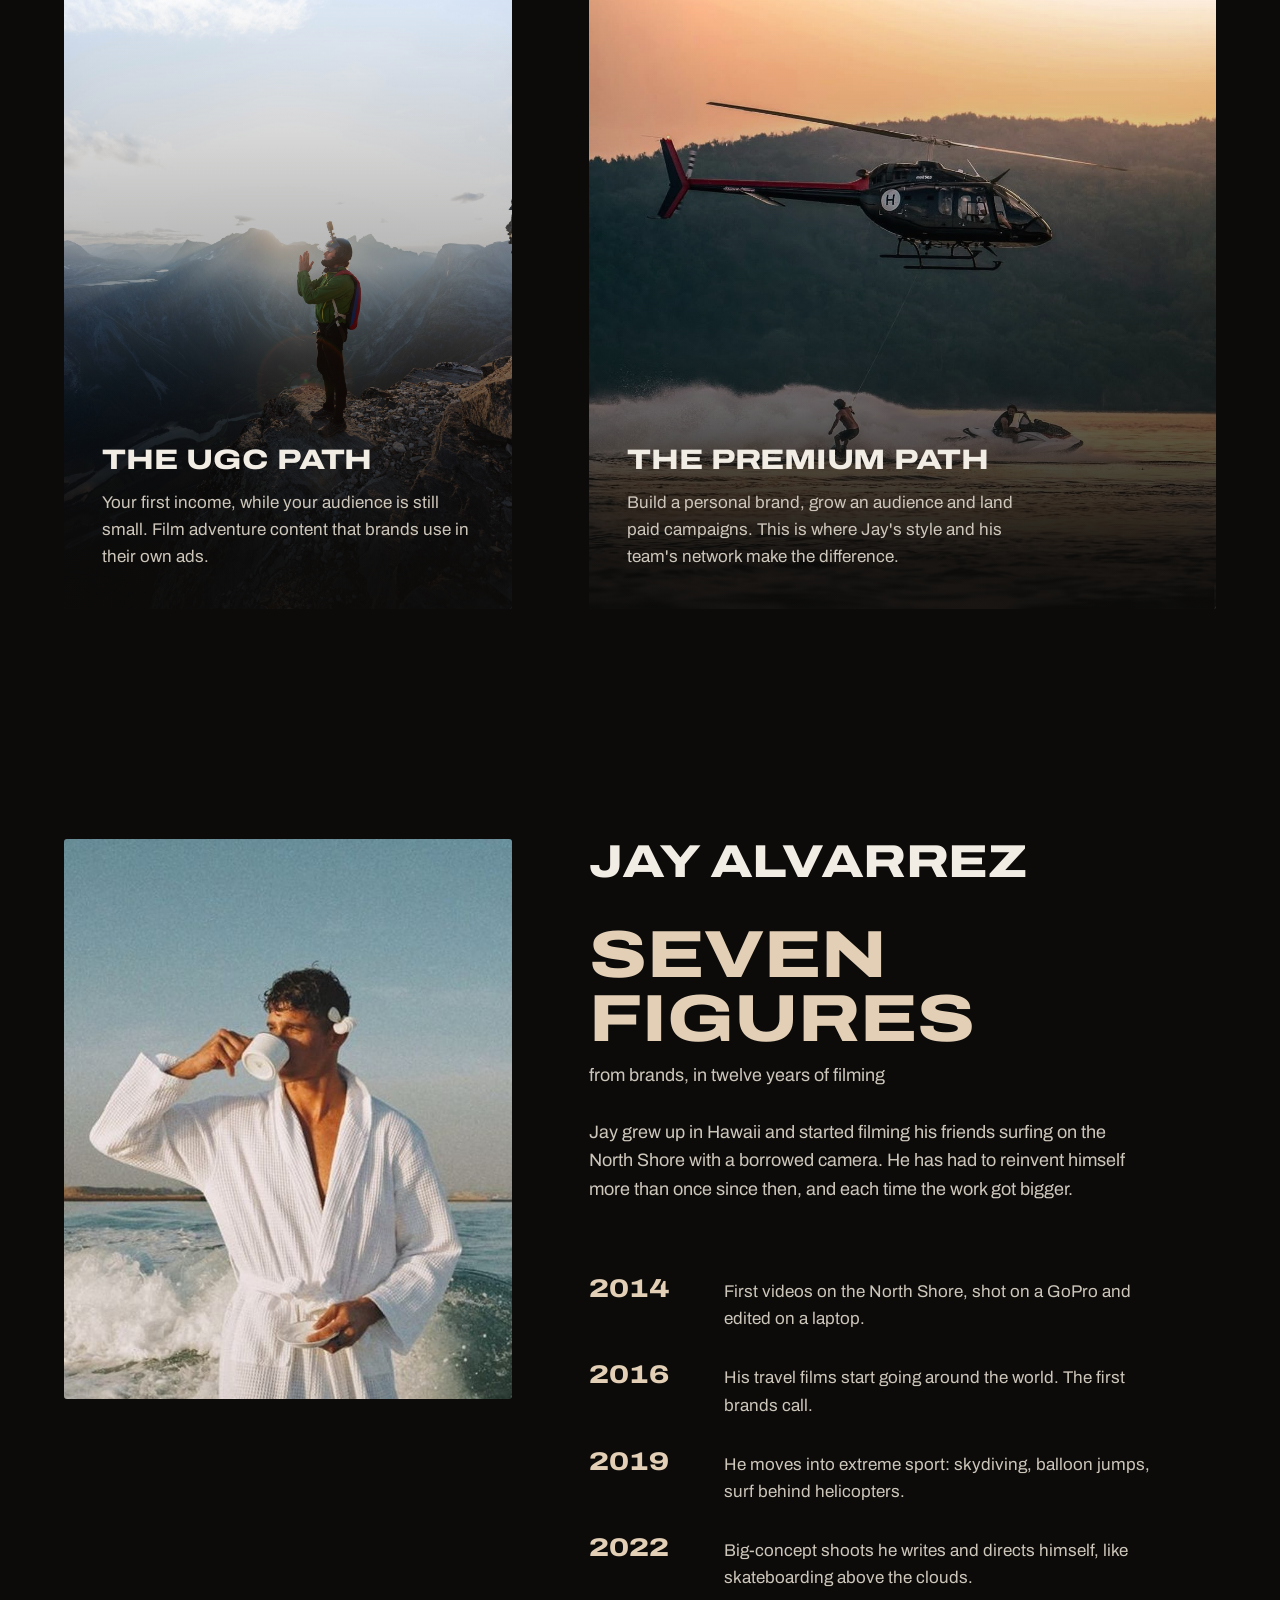
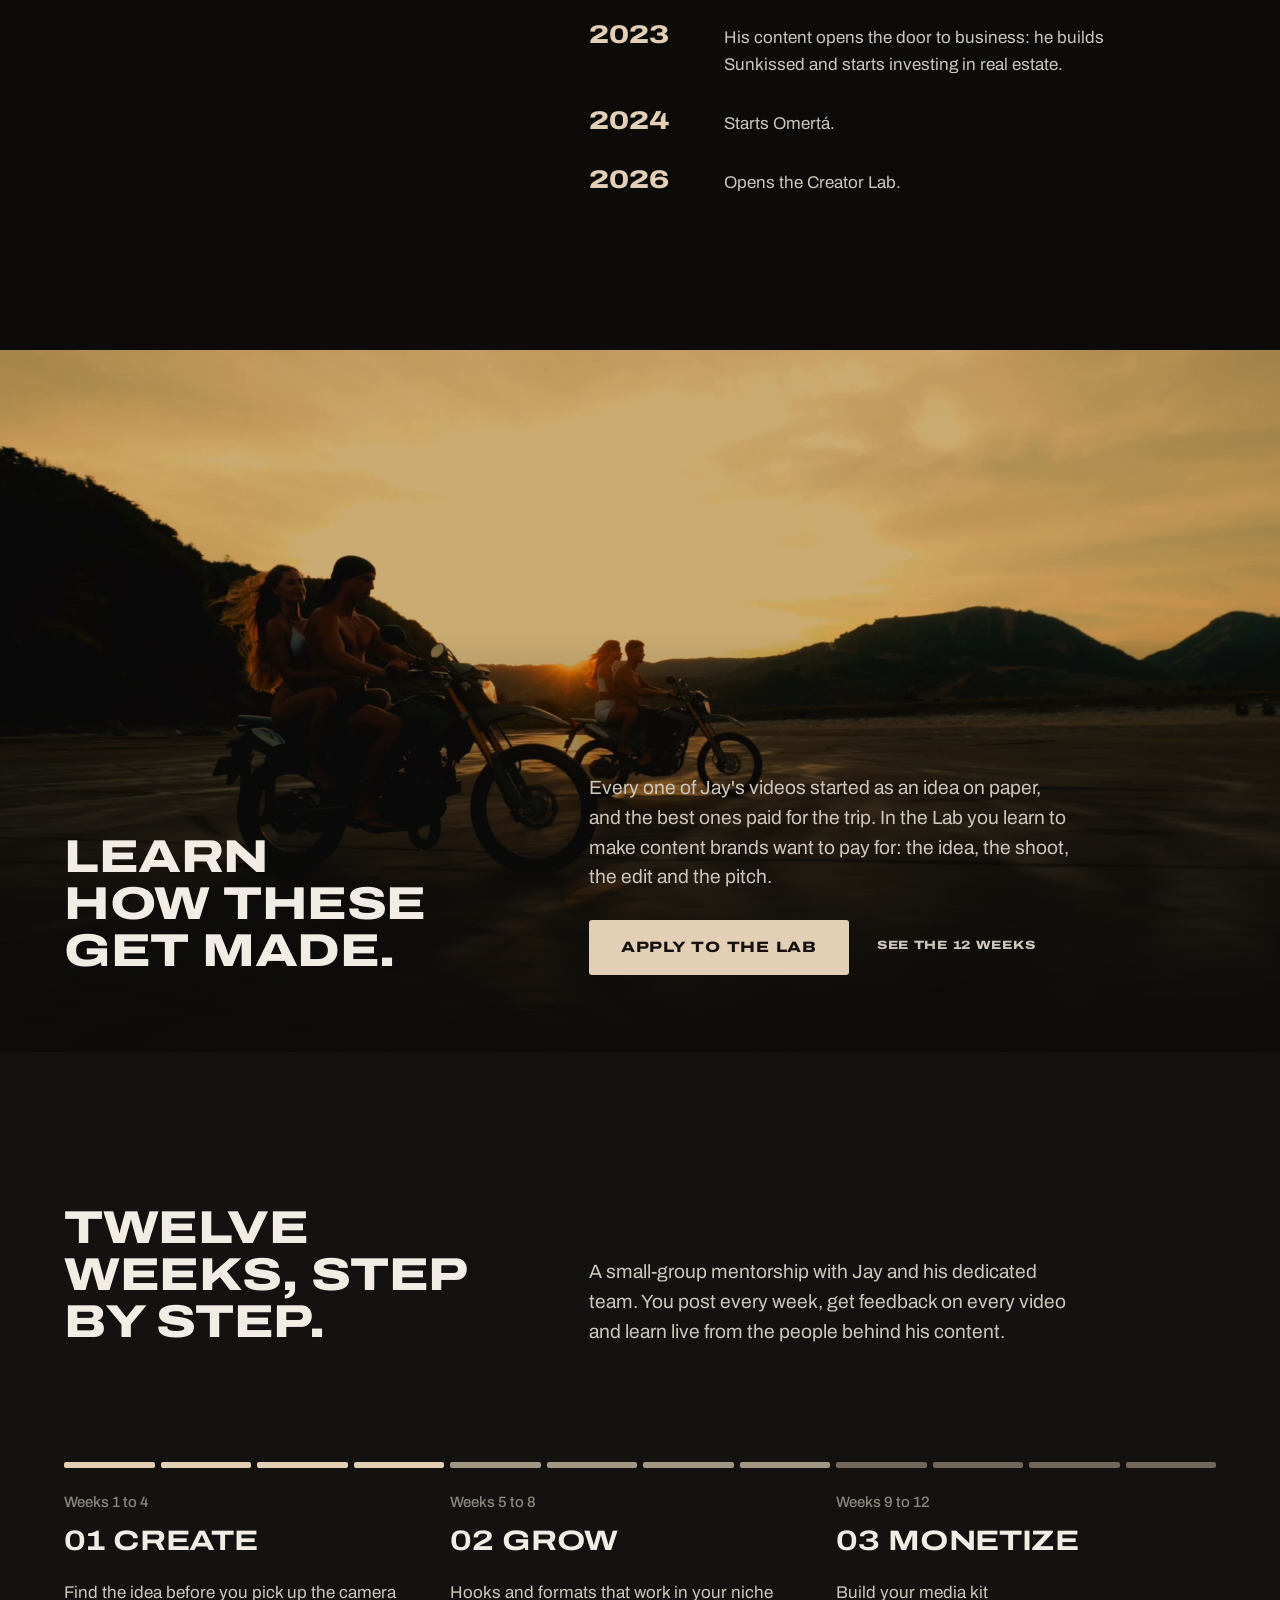
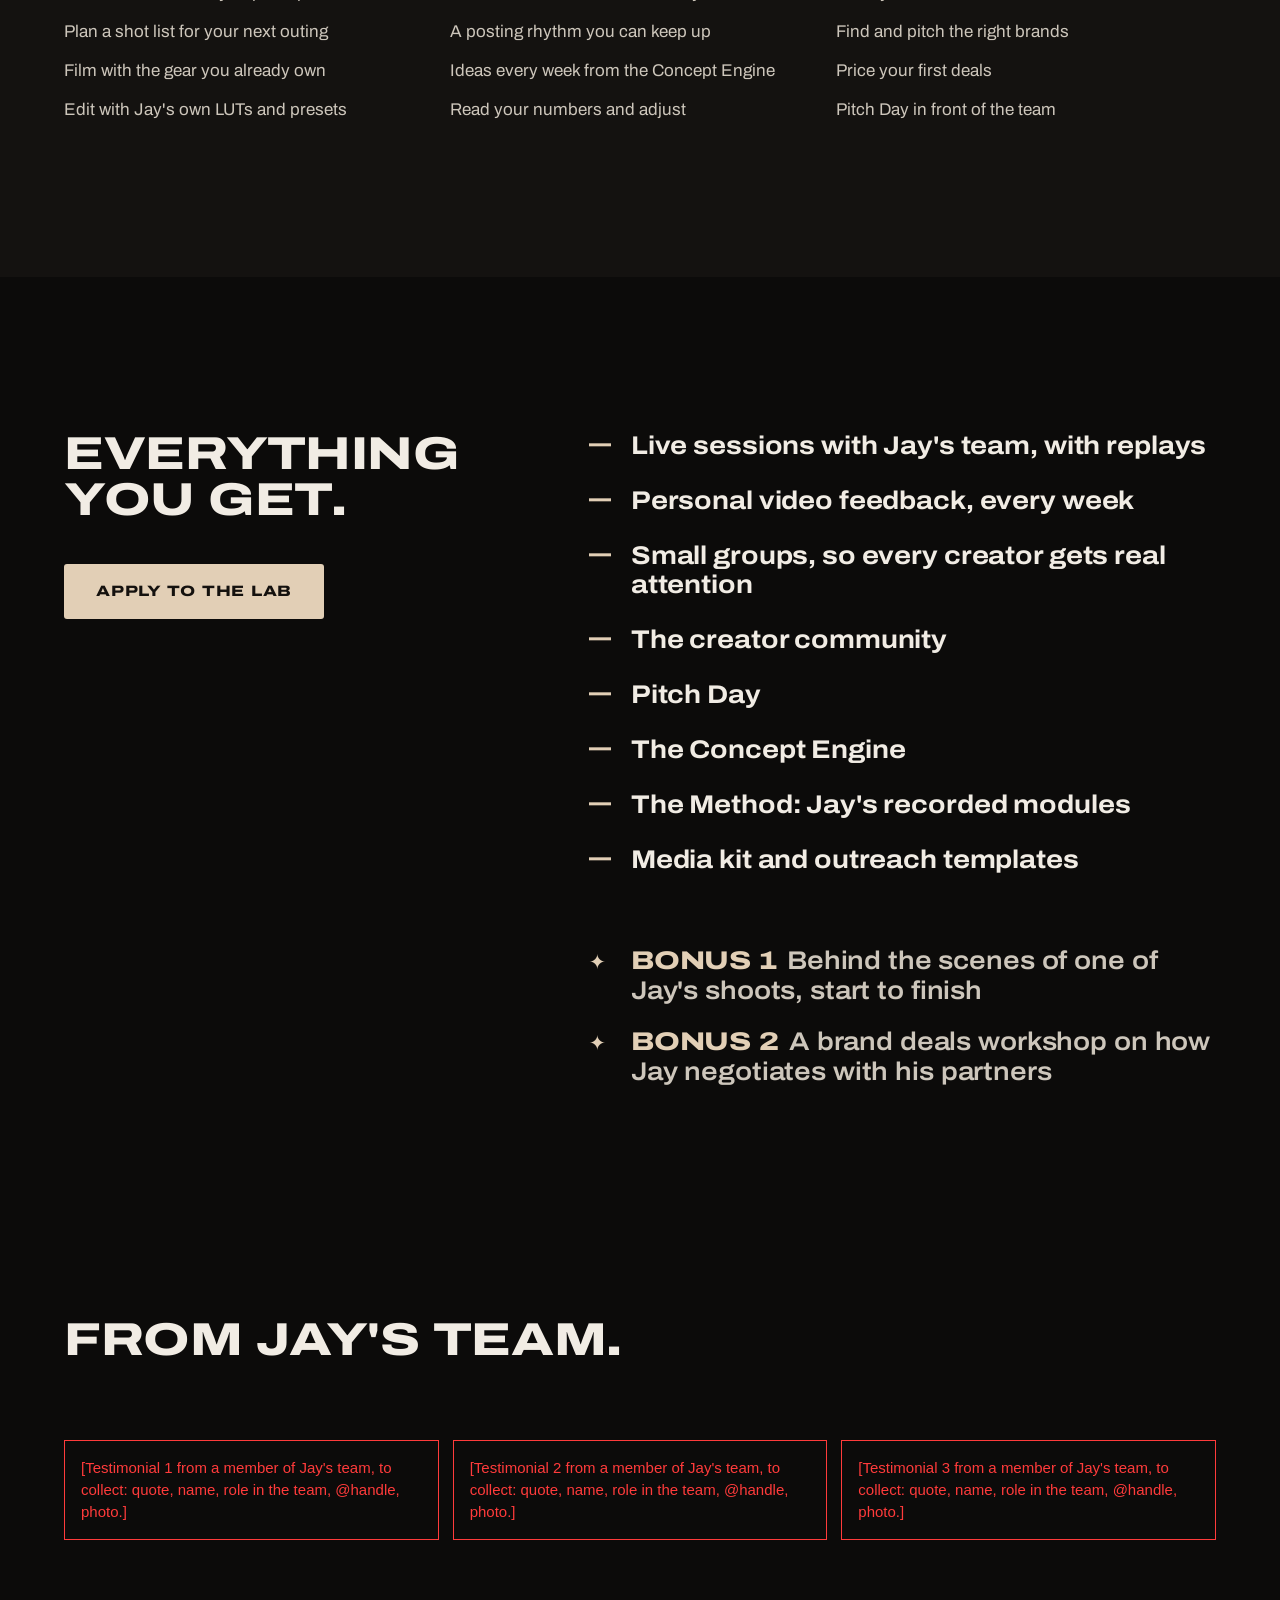
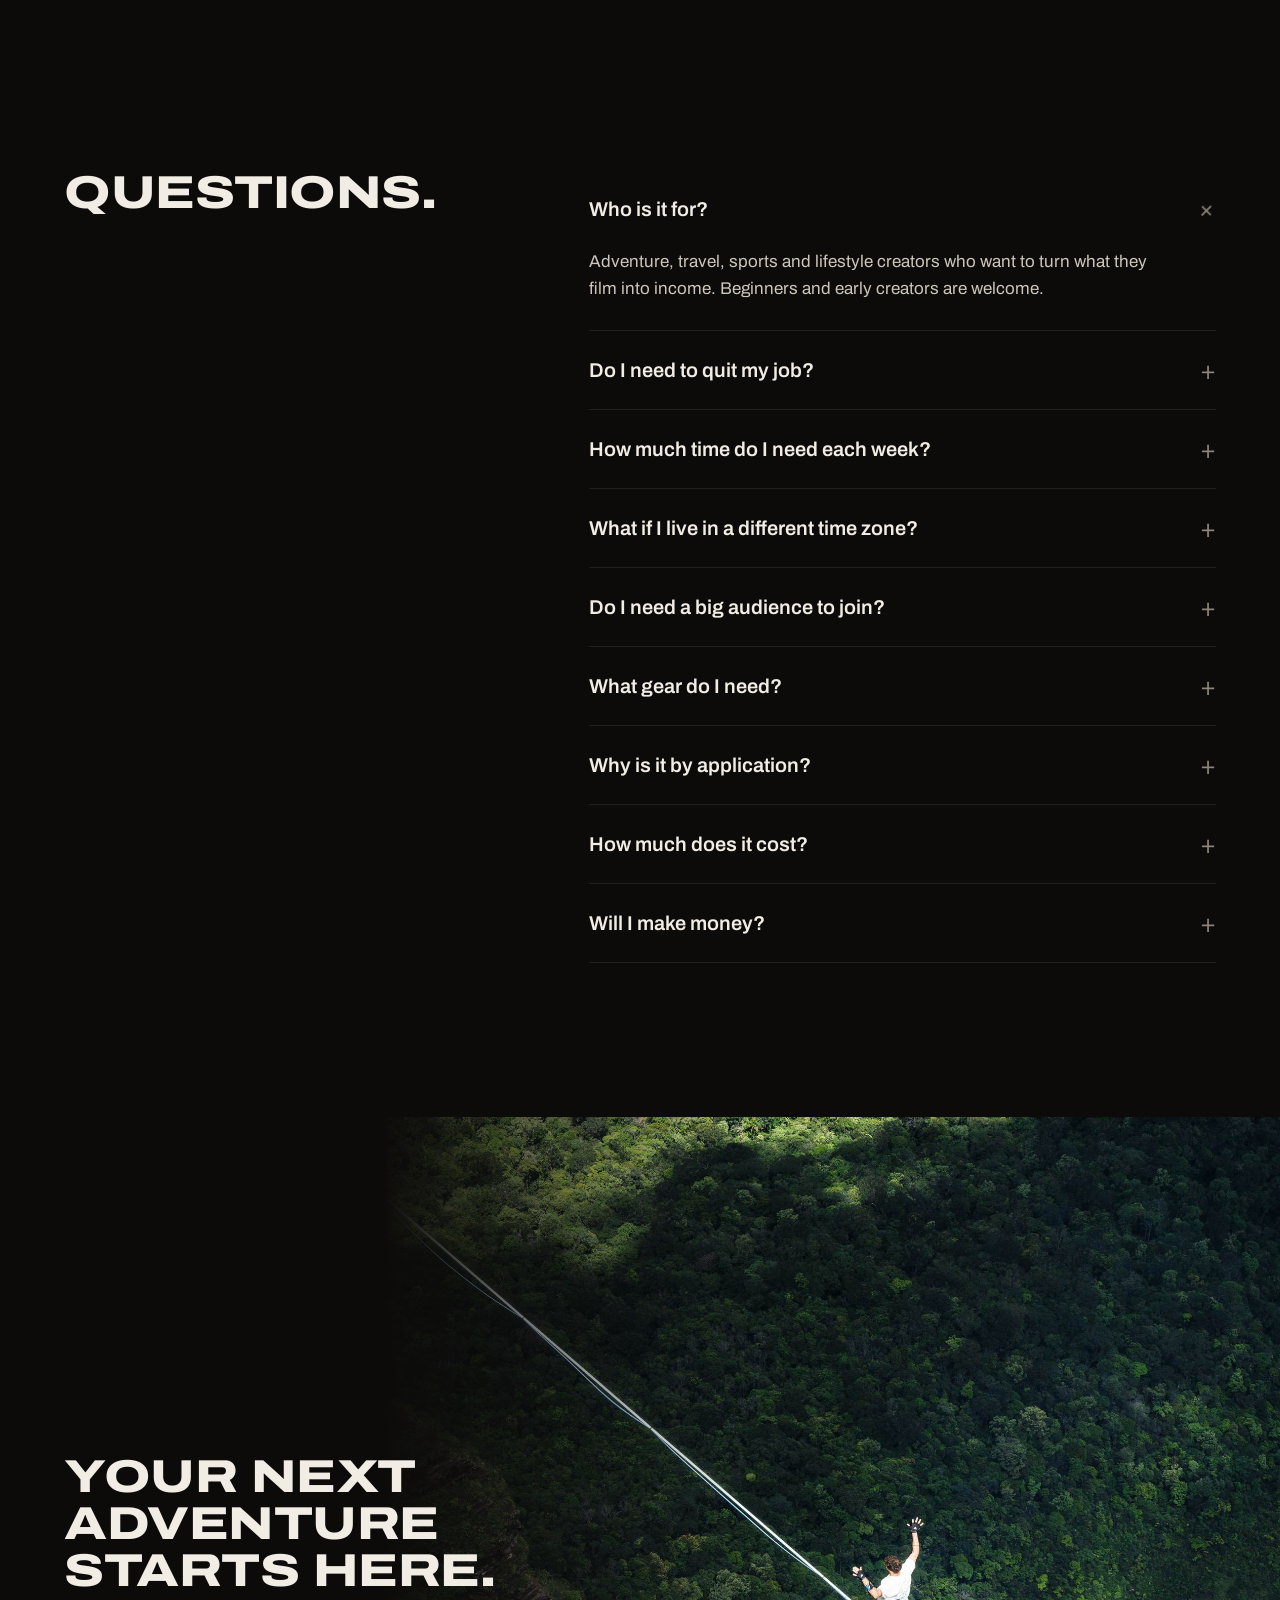
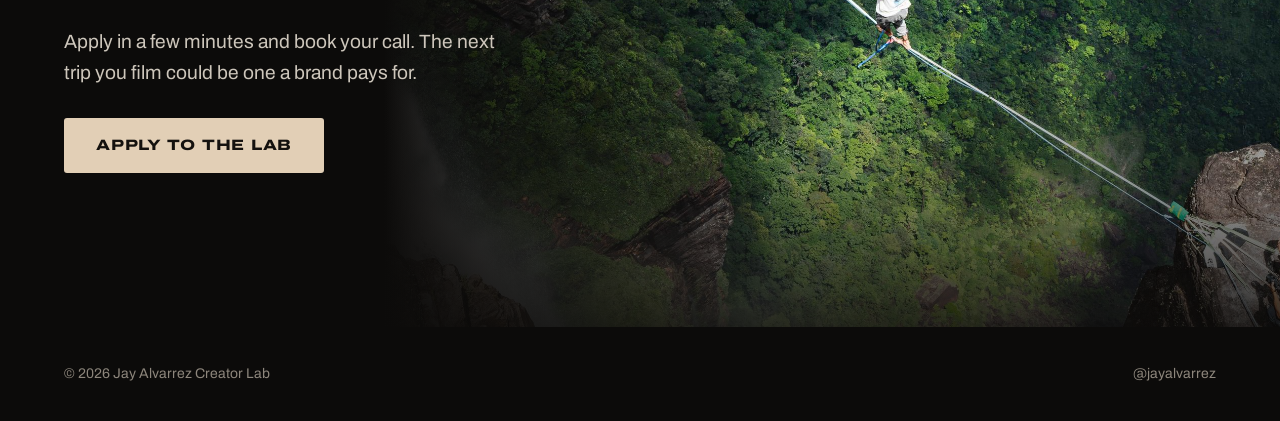
==== commit 70ee3e8f: "Round 4, point 1: solid sand buttons with a light streak, full width on mobile Co-Authored-By: Claud" ====
--- a/index.html
+++ b/index.html
@@ -59,10 +59,16 @@
 .faq{padding-bottom:var(--e)}
 .wrap{max-width:1360px;margin:0 auto}
 
-/* buttons: editorial link, wide caps with a sand bar that stretches on hover */
-.btn{display:inline-block;padding:6px 0 12px;border:0;border-radius:0;background:linear-gradient(var(--sand),var(--sand)) 0 100%/40% 3px no-repeat;color:var(--ink);font:800 15px/1 var(--font);font-stretch:125%;text-transform:uppercase;letter-spacing:.05em;cursor:pointer;transition:background-size .35s var(--ease),color .2s}
-.btn:hover{background-size:100% 3px}
-.btn:active{opacity:.75}
+/* buttons: solid sand block, wide caps, a light streak passes when it shows up and on hover */
+.btn{display:inline-block;position:relative;overflow:hidden;padding:20px 32px;border:0;border-radius:3px;background:var(--sand);color:#14110e;font:800 15px/1 var(--font);font-stretch:125%;text-transform:uppercase;letter-spacing:.05em;text-align:center;cursor:pointer;-webkit-tap-highlight-color:transparent;transition:background-color .25s,transform .3s var(--ease),box-shadow .3s}
+.btn::after{content:"";position:absolute;inset:0;background:linear-gradient(105deg,transparent 35%,rgba(255,255,255,.55) 50%,transparent 65%);transform:translateX(-110%);pointer-events:none}
+.btn.shine::after,.btn:hover::after,.btn:active::after{animation:shine 1.1s var(--ease)}
+@keyframes shine{from{transform:translateX(-110%)}to{transform:translateX(110%)}}
+@media (hover:hover){.btn:hover,.btn.rv.in:hover{background:#f1e2cd;transform:translateY(-2px);box-shadow:0 10px 30px rgba(226,207,182,.25)}}
+.btn:active{background:#d6c0a4;transform:translateY(0);box-shadow:none}
+.btn:focus-visible{outline:2px solid var(--ink);outline-offset:3px}
+@media (max-width:900px){.btn{display:block;width:100%;padding:21px 24px}}
+@media (prefers-reduced-motion:reduce){.btn,.btn:hover{transition:none;transform:none}.btn::after{display:none}}
 .link{display:inline-block;padding:6px 0 12px;background:linear-gradient(var(--sand),var(--sand)) 0 100%/0 3px no-repeat;font:800 12px/1 var(--font);font-stretch:125%;text-transform:uppercase;letter-spacing:.06em;color:var(--soft);transition:background-size .35s var(--ease),color .2s}
 .link:hover{background-size:100% 3px;color:var(--ink)}
 
@@ -74,7 +80,7 @@
 nav .links{display:flex;gap:34px;align-items:center}
 nav .links a.l{font-size:15px;color:var(--soft);transition:color .2s}
 nav .links a.l:hover{color:var(--ink)}
-nav .btn{font-size:12px;padding:8px 0 8px}
+nav .btn{font-size:12px;padding:12px 18px;display:inline-block;width:auto}
 @media (max-width:900px){nav .links a.l{display:none}}
 
 /* hero: full-bleed photo, copy anchored bottom-left */
@@ -437,6 +443,9 @@
 // a [data-group] reveals all its items together, in order (their --i sets the stagger)
 const io=new IntersectionObserver(es=>es.forEach(e=>{if(!e.isIntersecting)return;const t=e.target;(t.hasAttribute('data-group')?t.querySelectorAll('.rv'):[t]).forEach(el=>el.classList.add('in'));io.unobserve(t)}),{threshold:.12});
 document.querySelectorAll('[data-group]').forEach(g=>io.observe(g));
+// buttons: one light streak the first time each comes into view
+const bio=new IntersectionObserver(es=>es.forEach(e=>{if(e.isIntersecting){setTimeout(()=>e.target.classList.add('shine'),500);bio.unobserve(e.target)}}),{threshold:1});
+document.querySelectorAll('.btn').forEach(b=>bio.observe(b));
 document.querySelectorAll('.rv').forEach(el=>{if(!el.closest('[data-group]'))io.observe(el)});
 </script>
 <script src="preview.js"></script>
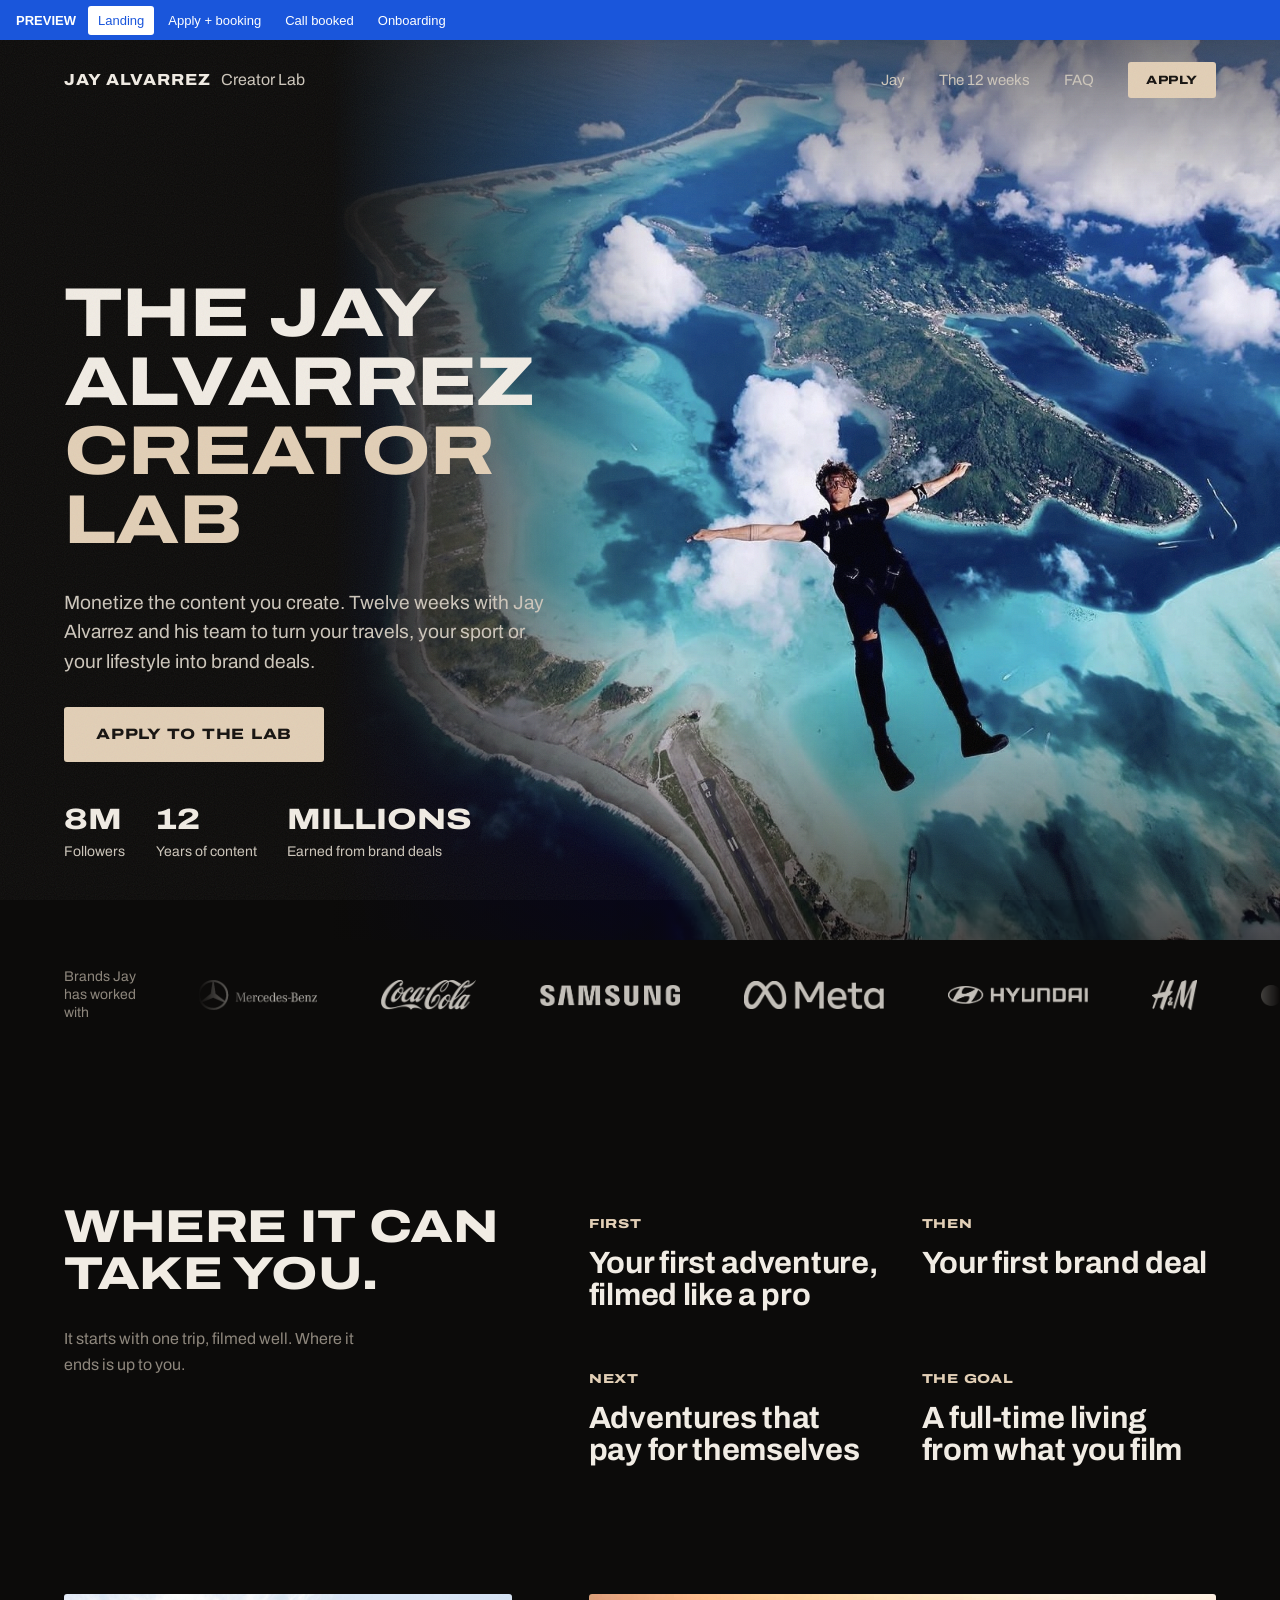
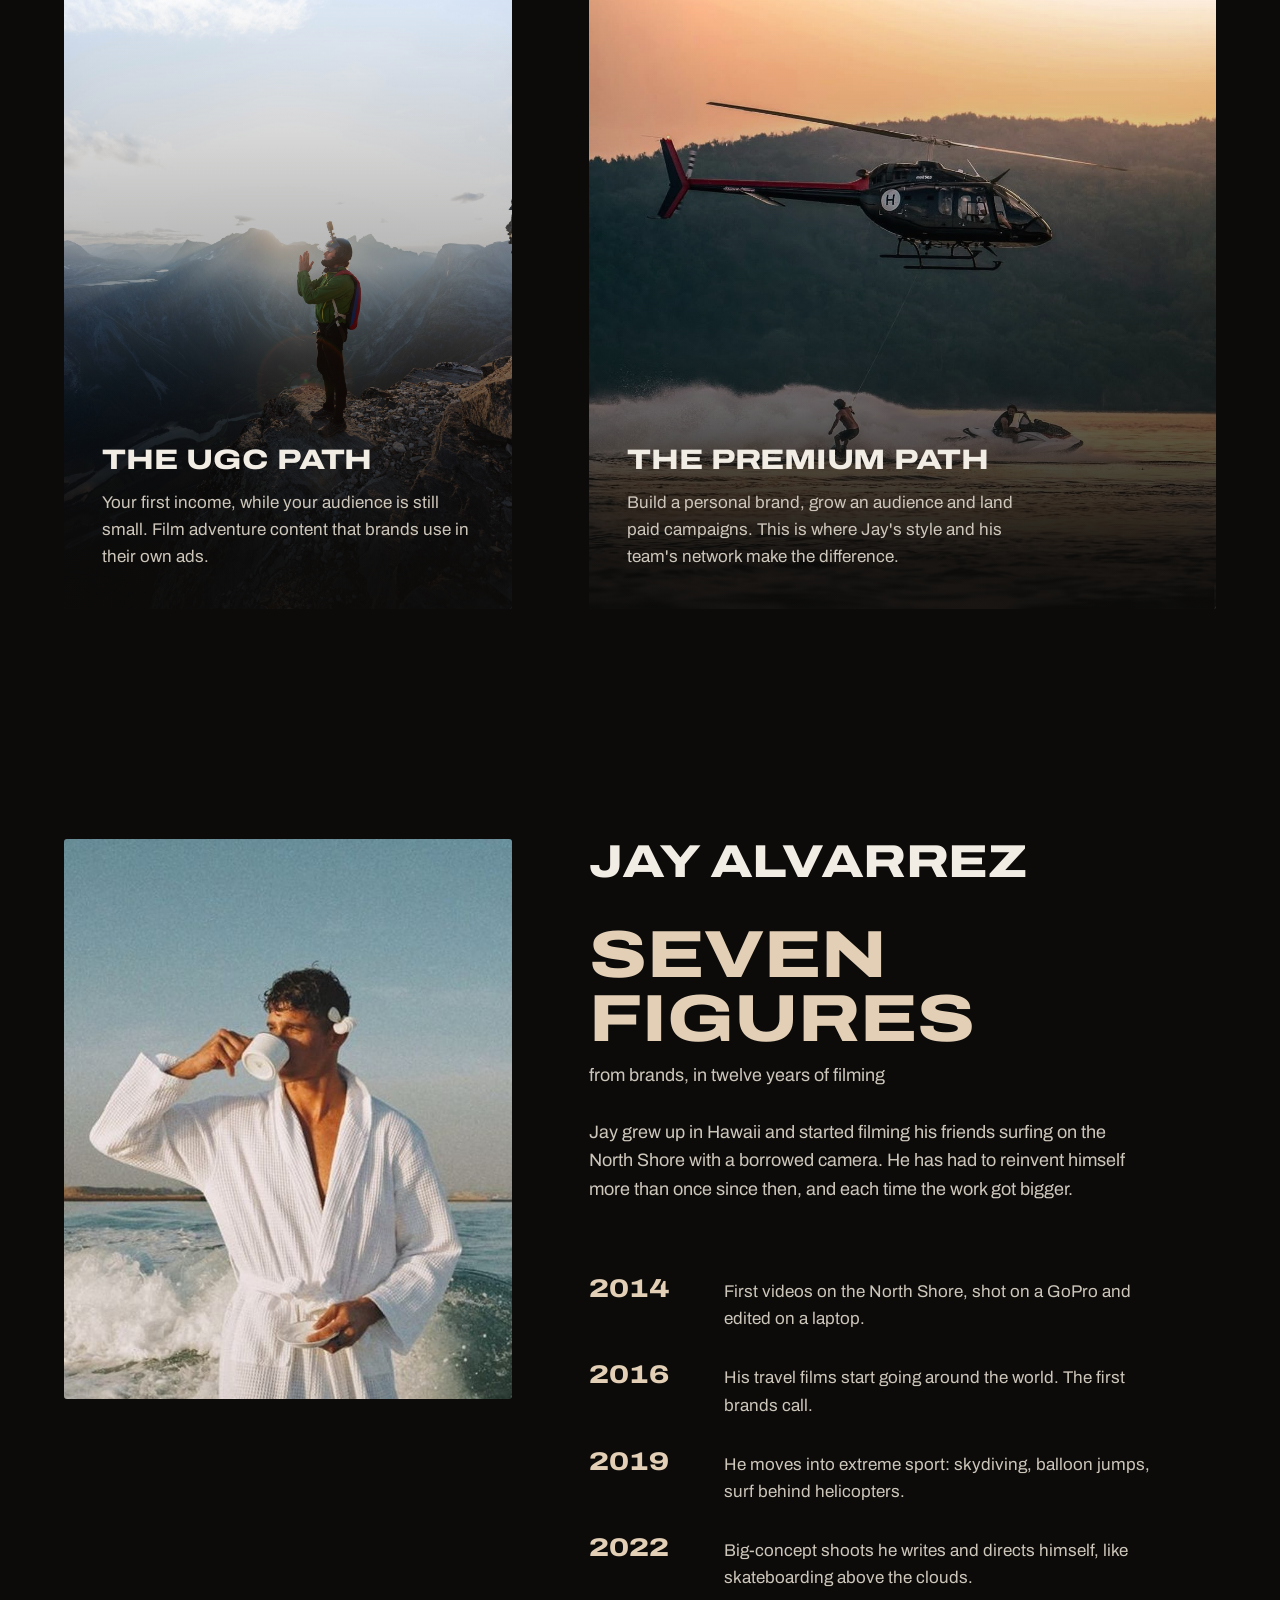
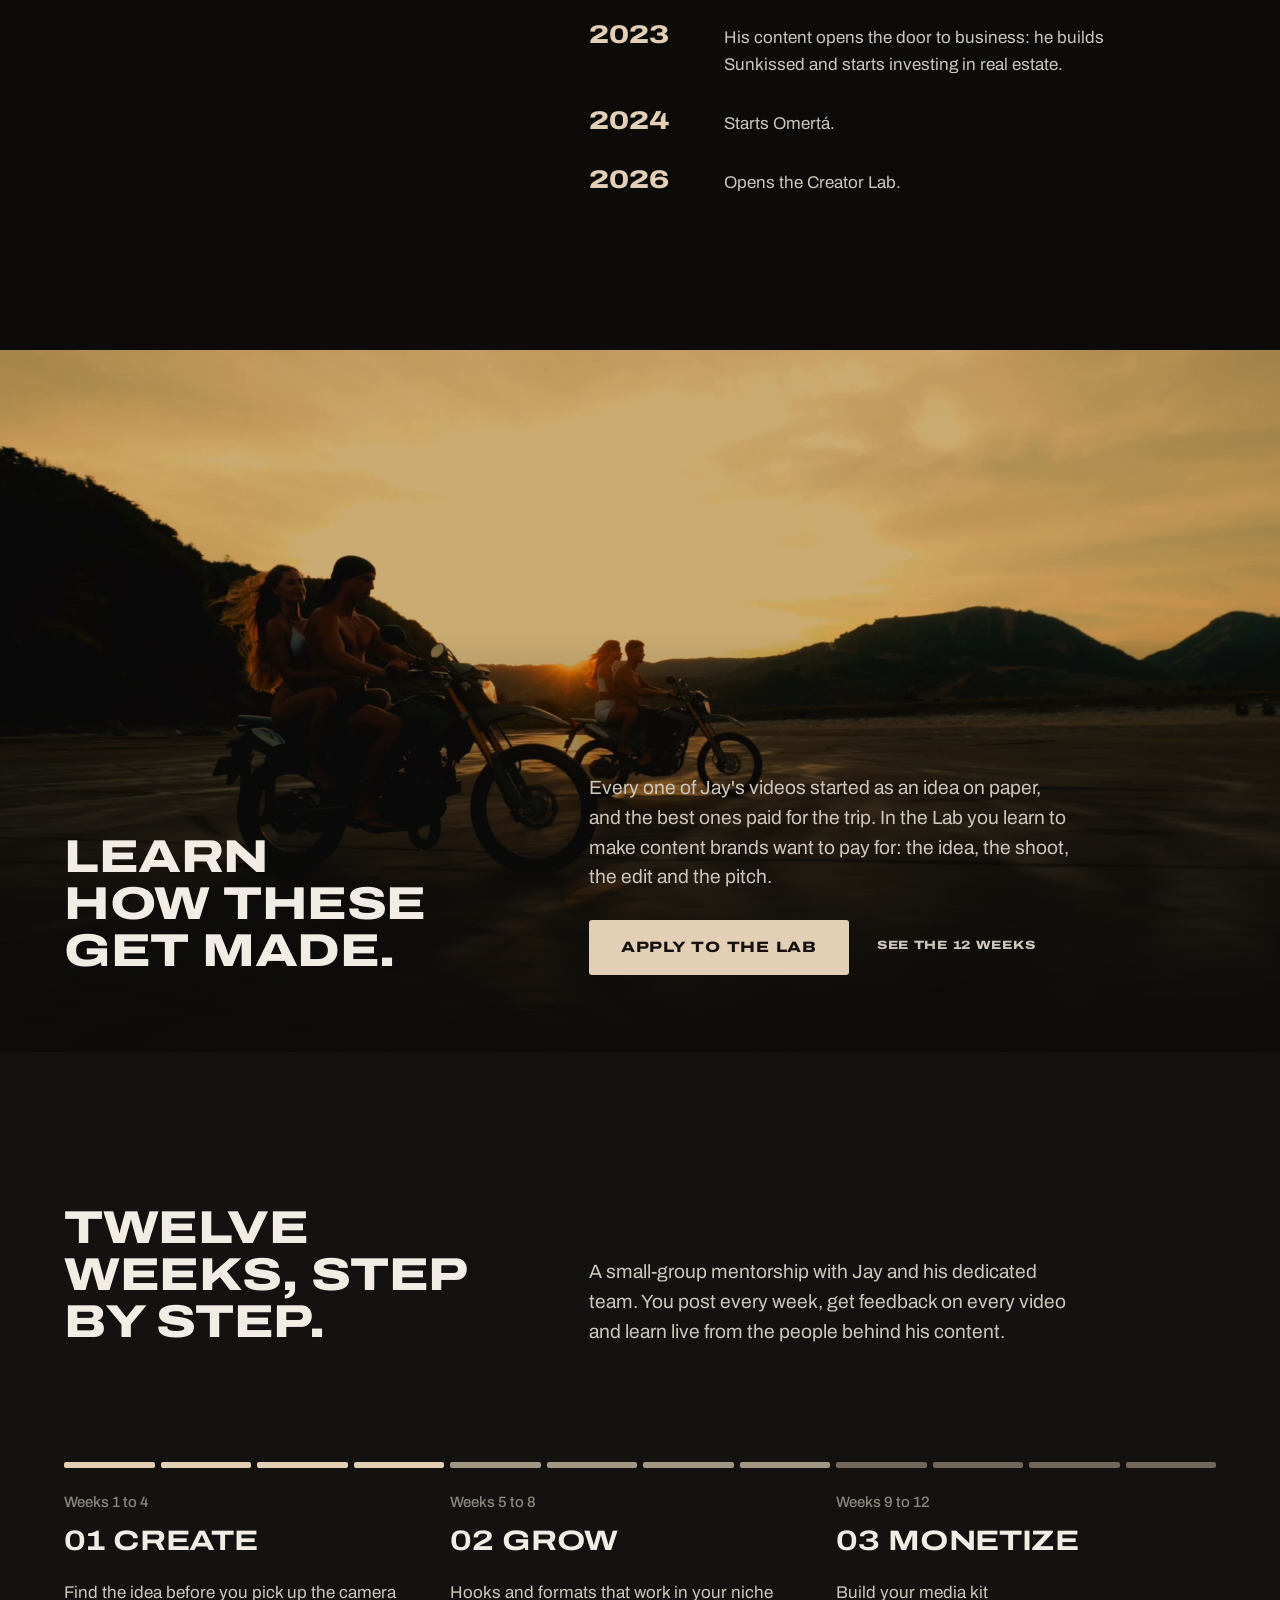
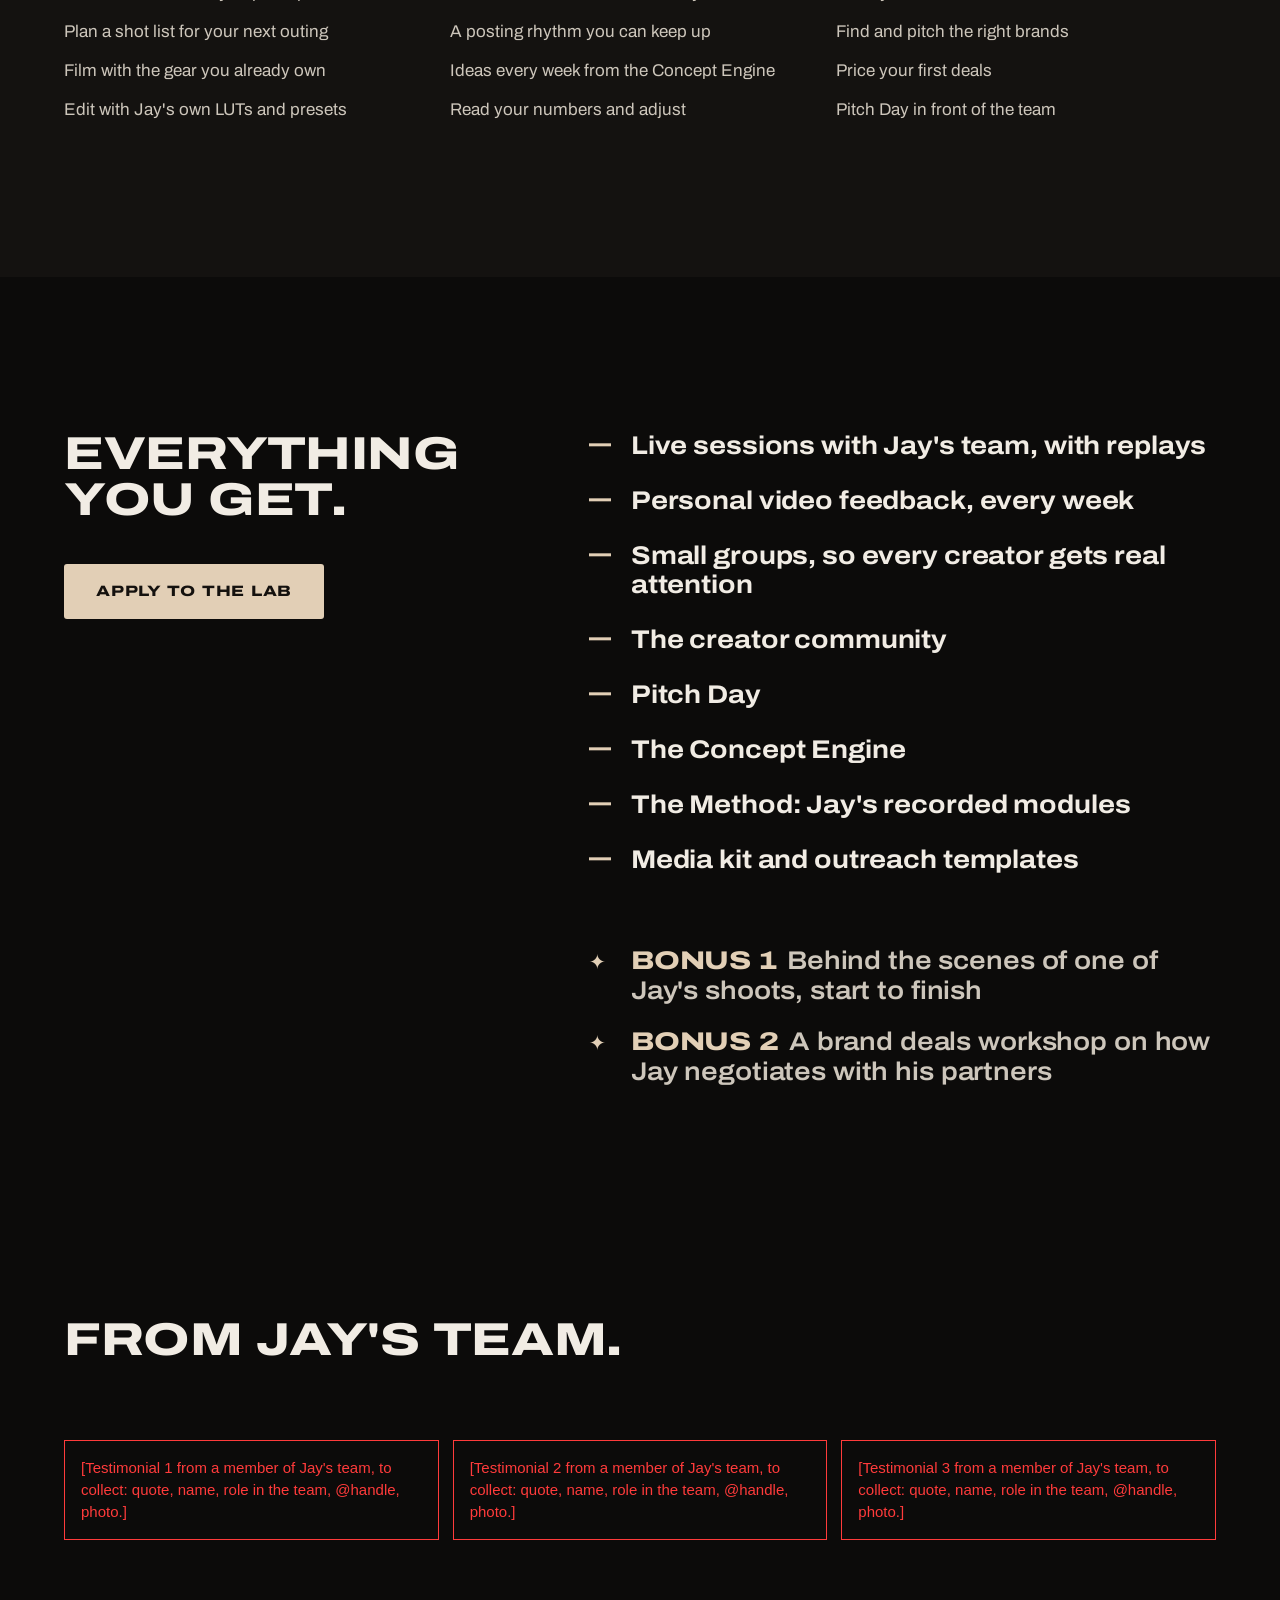
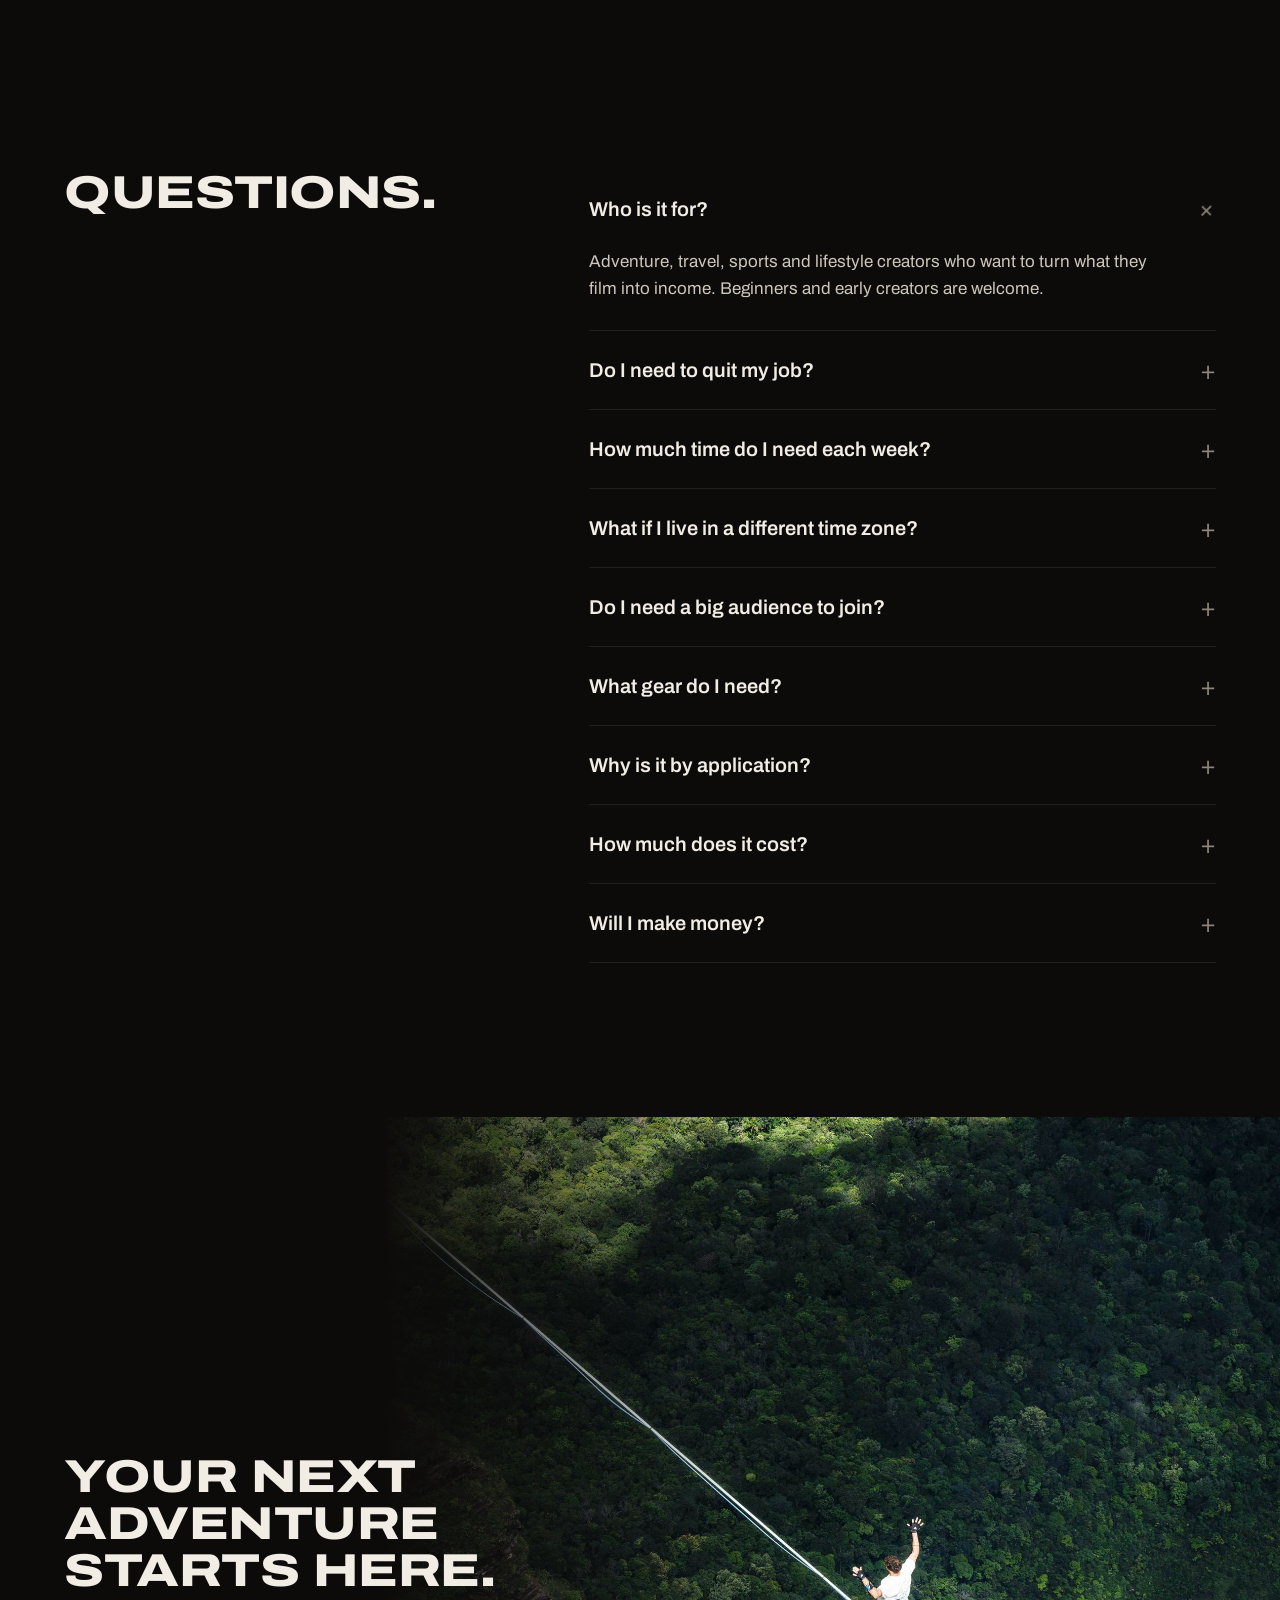
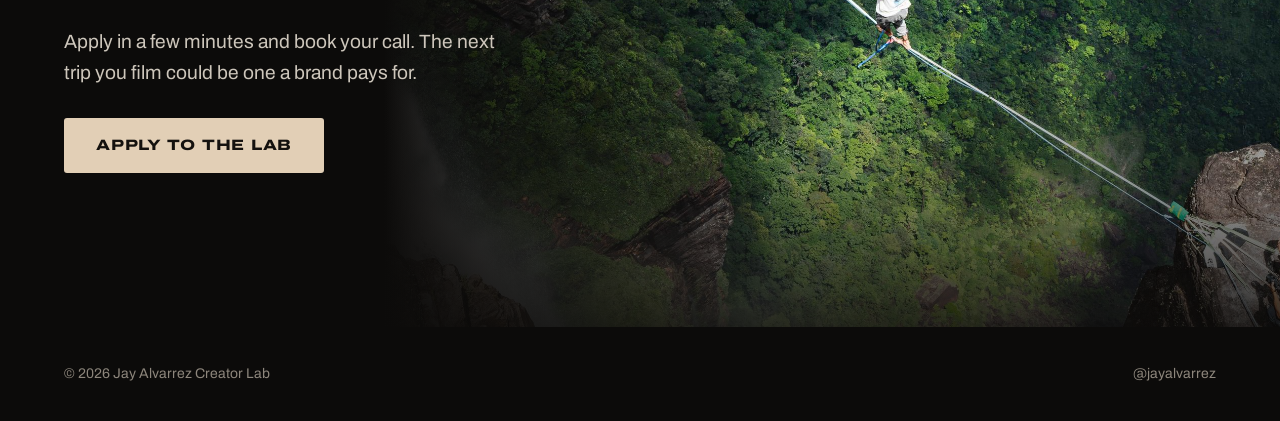
==== commit 9947a967: "Round 4, point 2: hero line 'Monetize the content you create.' Co-Authored-By: Claude Opus 5.5 <nore" ====
--- a/index.html
+++ b/index.html
@@ -256,7 +256,7 @@
   <div class="inner">
     <h1>The Jay Alvarrez <span>Creator Lab</span></h1>
     <div class="side">
-      <p class="lead">Monetize the adventures you film. Twelve weeks with Jay Alvarrez and his team to turn your travels, your sport or your lifestyle into brand deals.</p>
+      <p class="lead">Monetize the content you create. Twelve weeks with Jay Alvarrez and his team to turn your travels, your sport or your lifestyle into brand deals.</p>
       <a class="btn solid" href="apply.html">Apply to the Lab</a>
     </div>
     <ul class="results">
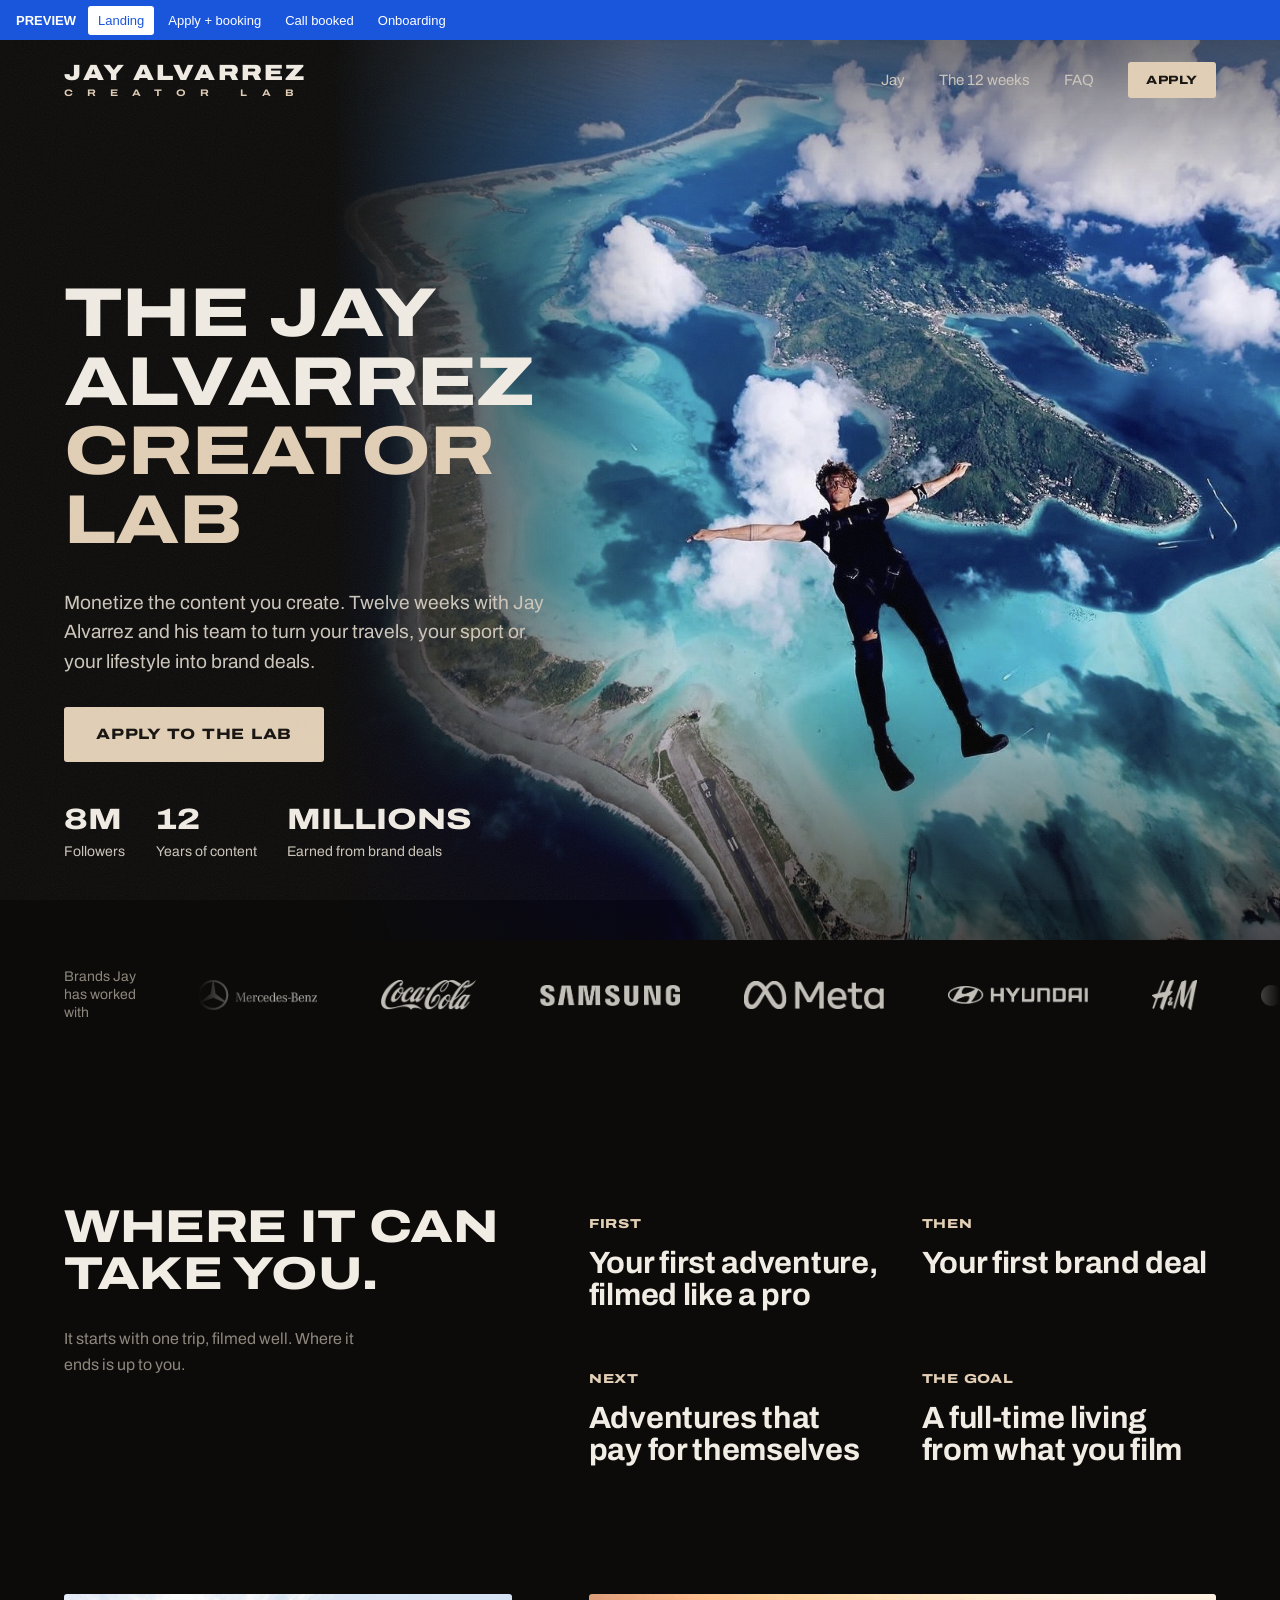
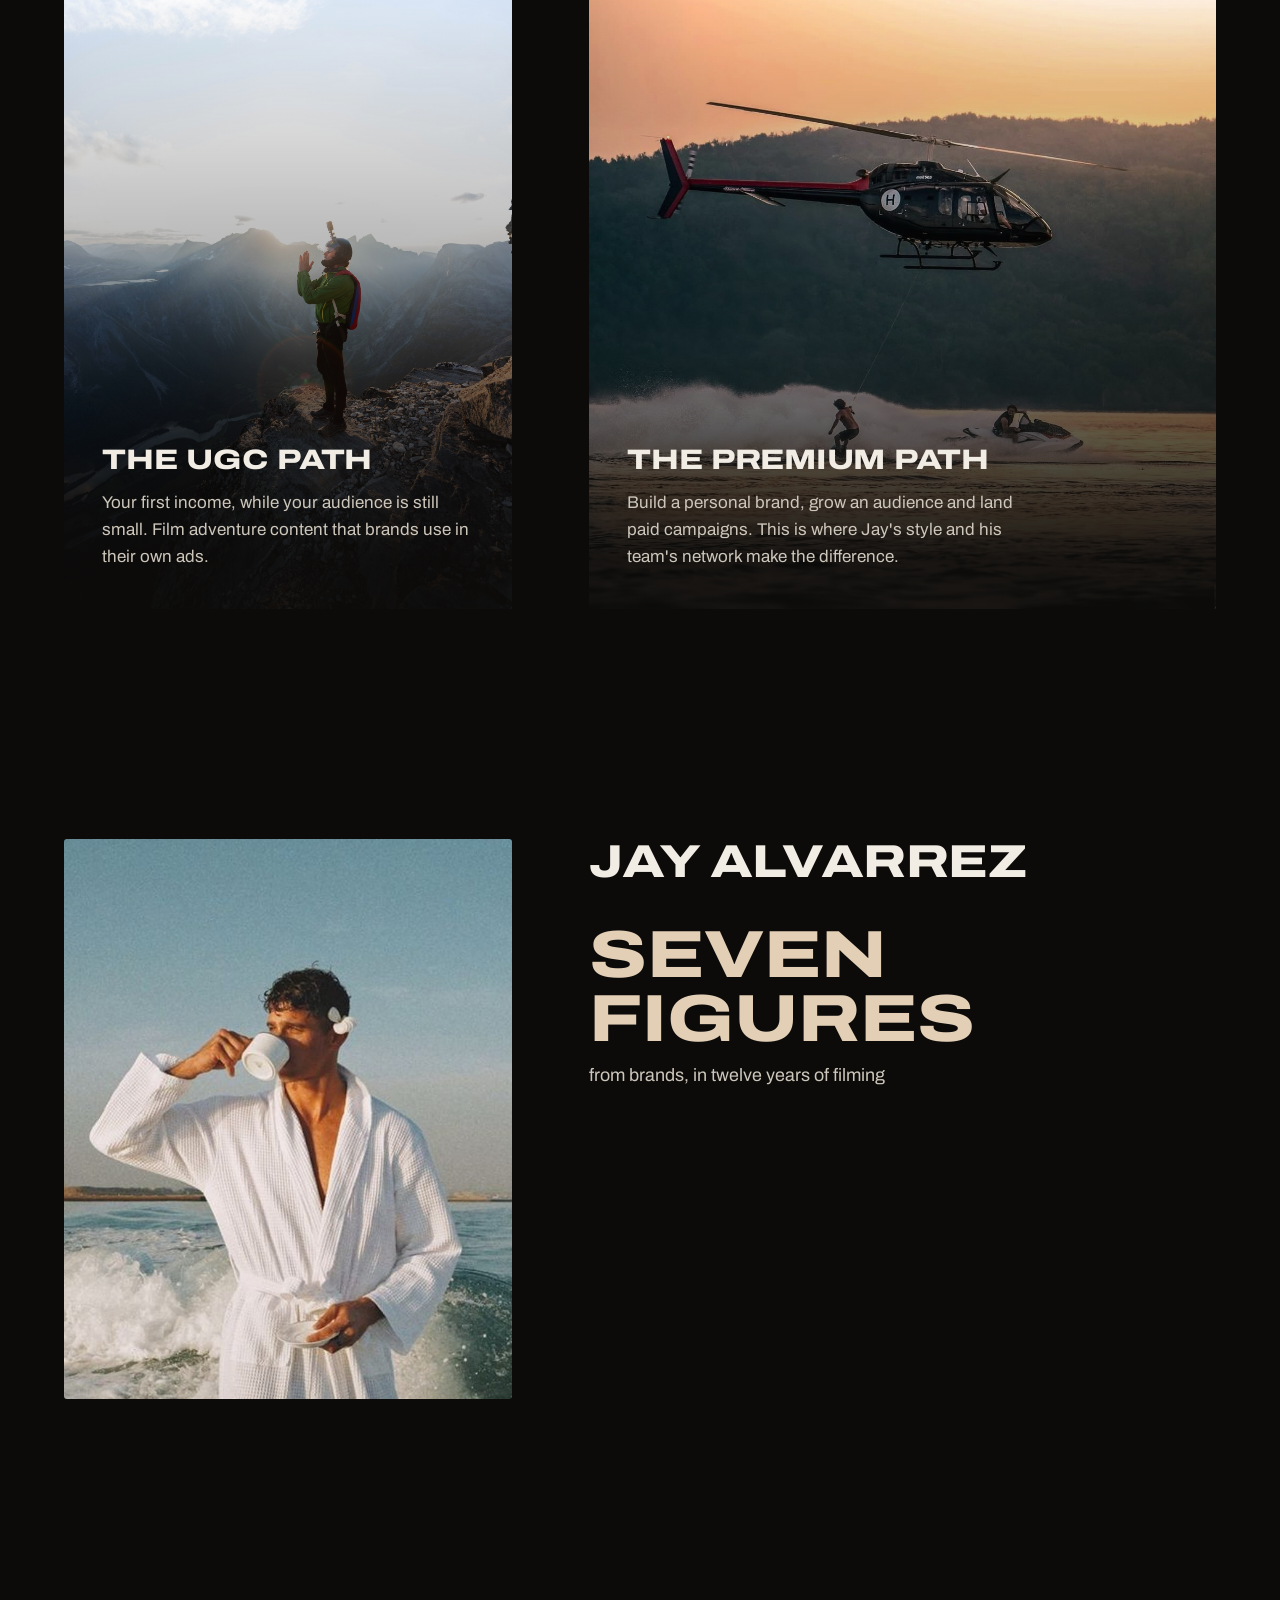
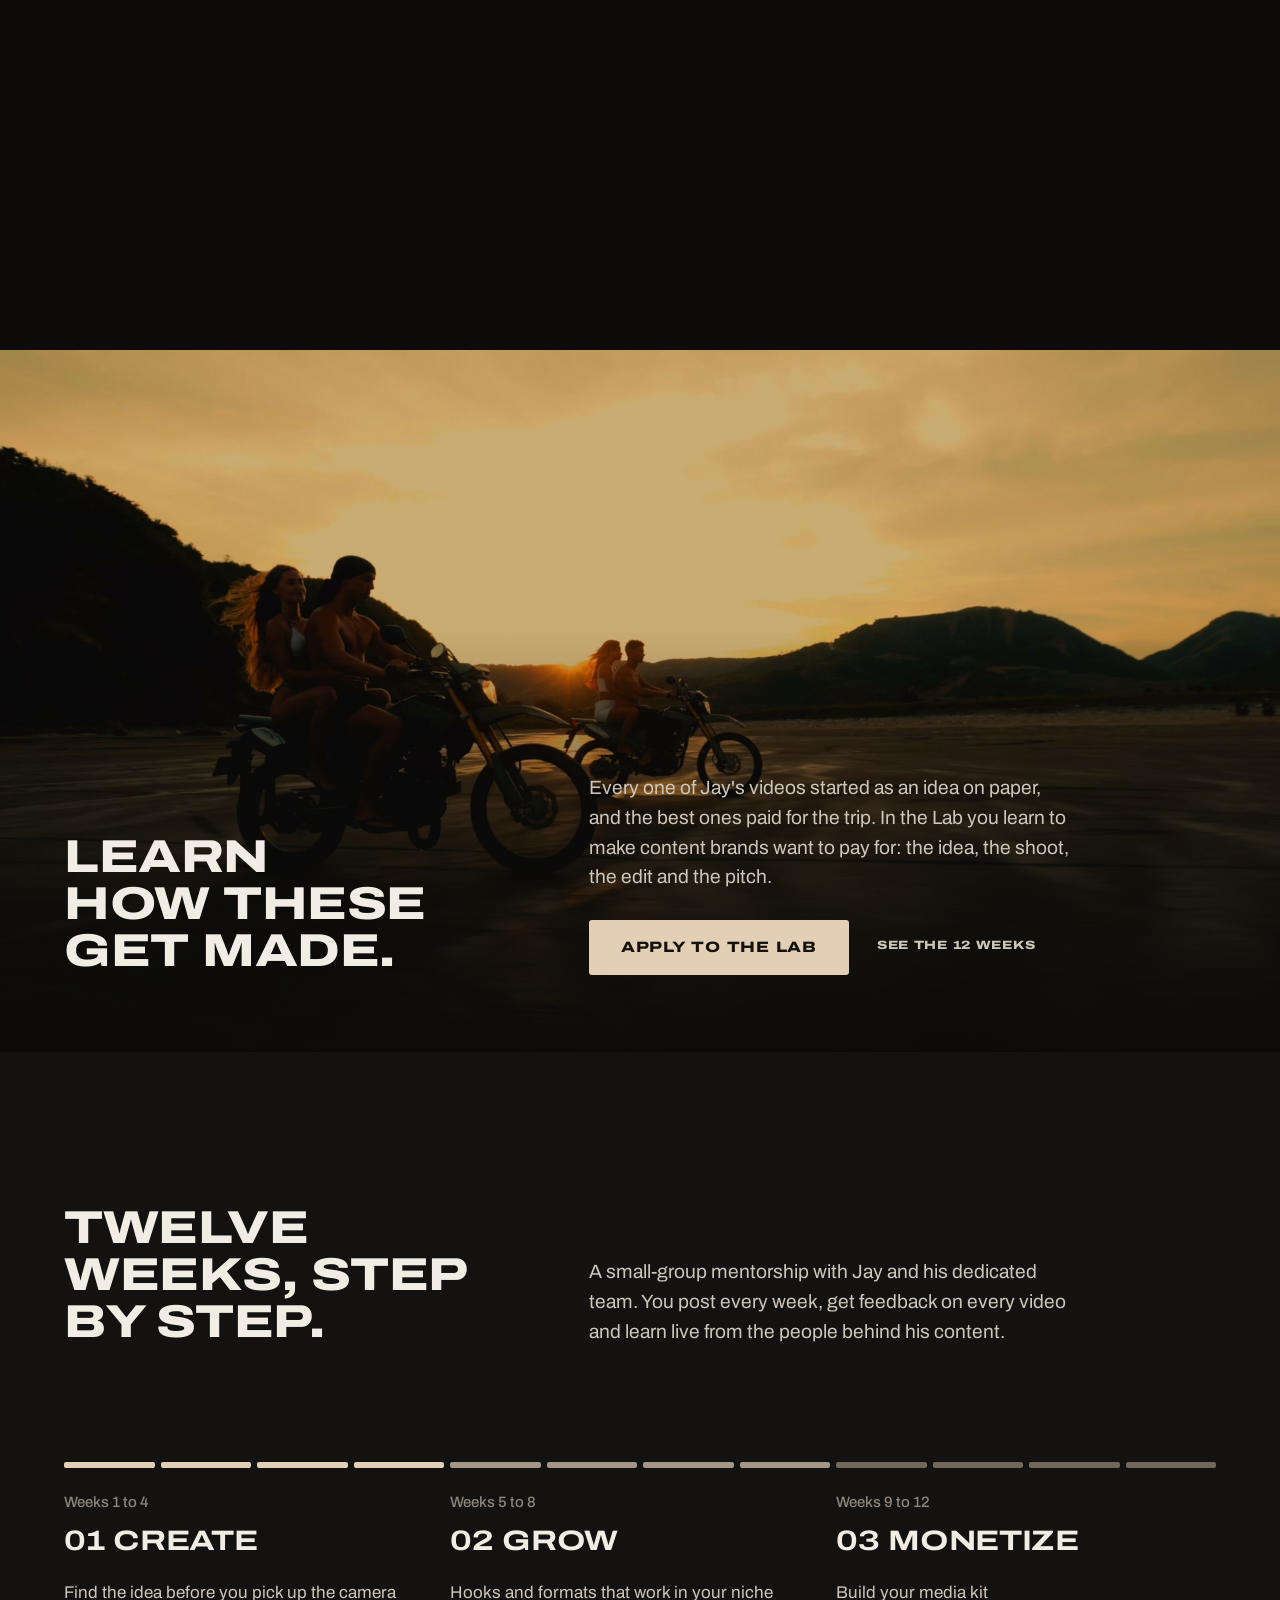
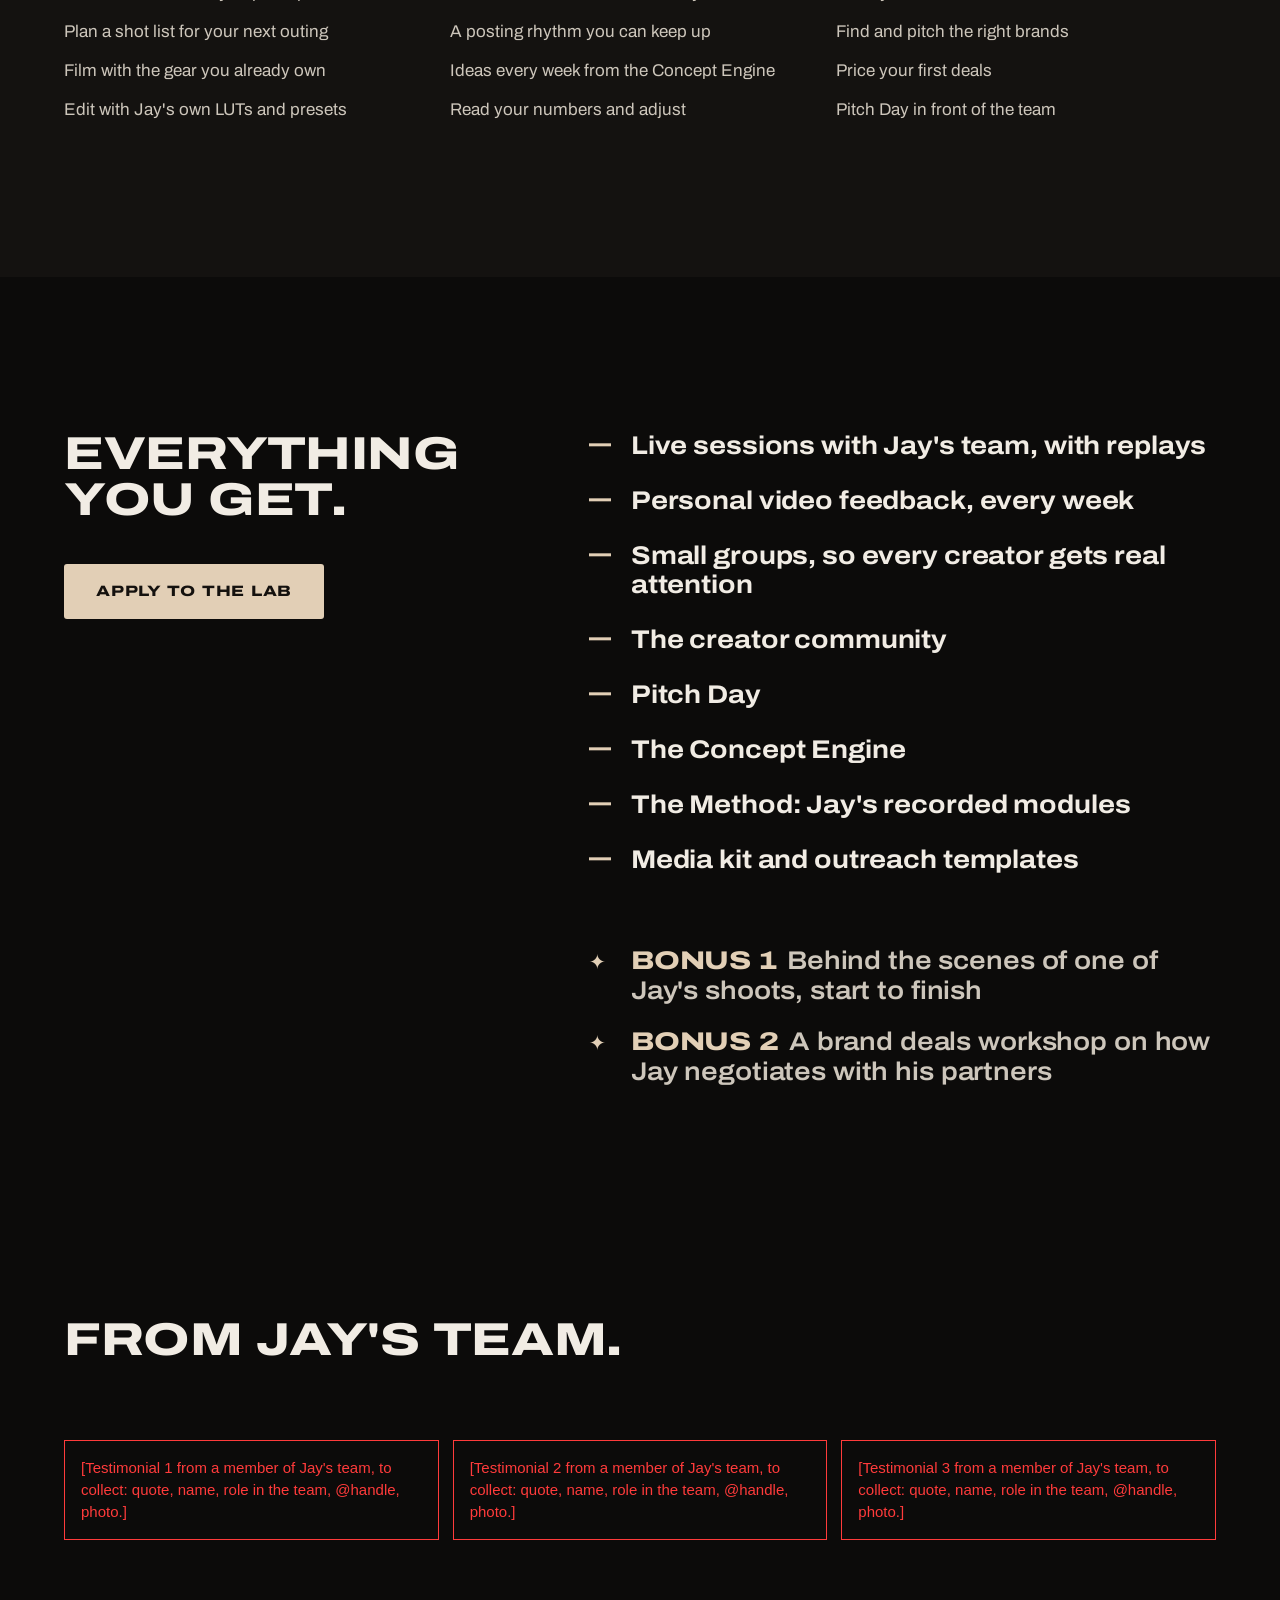
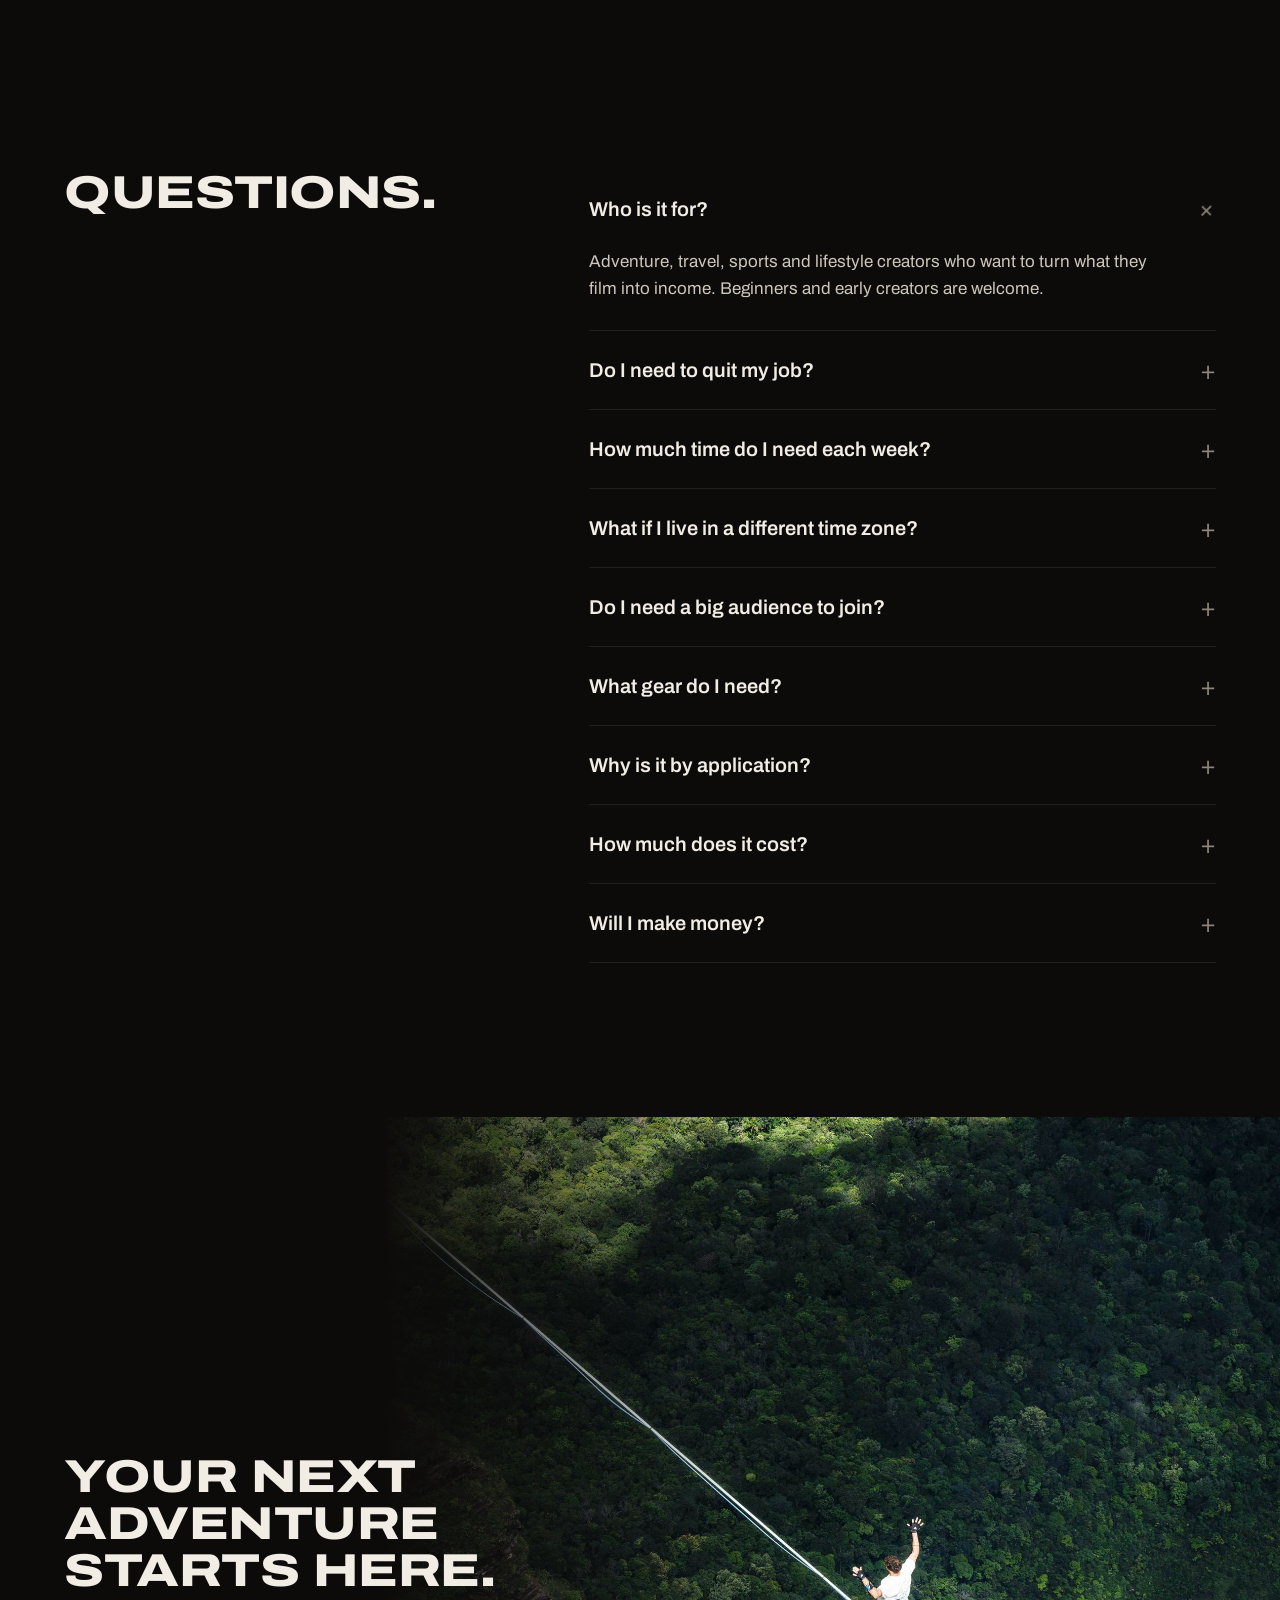
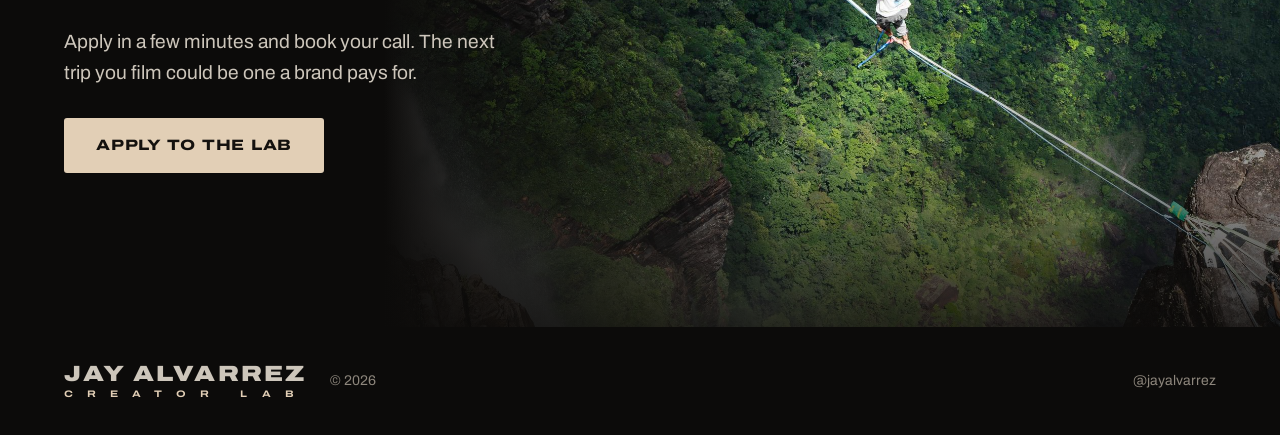
==== commit 7693c0fd: "Round 4, point 3: stacked JAY ALVARREZ wordmark in the top bar and footers Co-Authored-By: Claude Op" ====
--- a/index.html
+++ b/index.html
@@ -75,8 +75,13 @@
 /* nav */
 nav{position:fixed;inset:0 0 auto;z-index:20;display:flex;justify-content:space-between;align-items:center;padding:22px max(var(--pad),calc((100% - 1360px) / 2));transition:background .35s,backdrop-filter .35s,padding .35s}
 nav.solid{background:rgba(12,11,10,.82);backdrop-filter:blur(16px);padding-top:14px;padding-bottom:14px}
-nav .brand{display:flex;align-items:center;font:800 16px/1 var(--font);font-stretch:110%;letter-spacing:.06em}
-nav .brand span{font-weight:400;font-stretch:100%;letter-spacing:0;color:var(--soft);margin-left:10px}
+/* wordmark: JAY ALVARREZ wide and heavy, CREATOR LAB spread underneath to the same width */
+.brand{display:inline-grid;gap:5px;line-height:1;font:900 22px/1 var(--font);font-stretch:125%;letter-spacing:.1em;color:var(--ink)}
+.brand span{font-weight:700;font-size:9.5px;letter-spacing:1.48em;margin-right:-1.48em;color:var(--sand);text-transform:uppercase}
+@media (max-width:900px){.brand{font-size:18px}.brand span{font-size:8px;letter-spacing:1.42em;margin-right:-1.42em}}
+footer{align-items:center}
+footer .brand{color:var(--soft)}
+footer .copy{display:flex;align-items:center;gap:24px;flex-wrap:wrap}
 nav .links{display:flex;gap:34px;align-items:center}
 nav .links a.l{font-size:15px;color:var(--soft);transition:color .2s}
 nav .links a.l:hover{color:var(--ink)}
@@ -433,7 +438,7 @@
 </main>
 
 <footer>
-  <span>© 2026 Jay Alvarrez Creator Lab</span>
+  <span class="copy"><a href="#top" class="brand">JAY ALVARREZ<span>Creator Lab</span></a><span>© 2026</span></span>
   <span class="soc"><a href="https://www.instagram.com/jayalvarrez/" target="_blank" rel="noopener">@jayalvarrez</a></span>
 </footer>
 
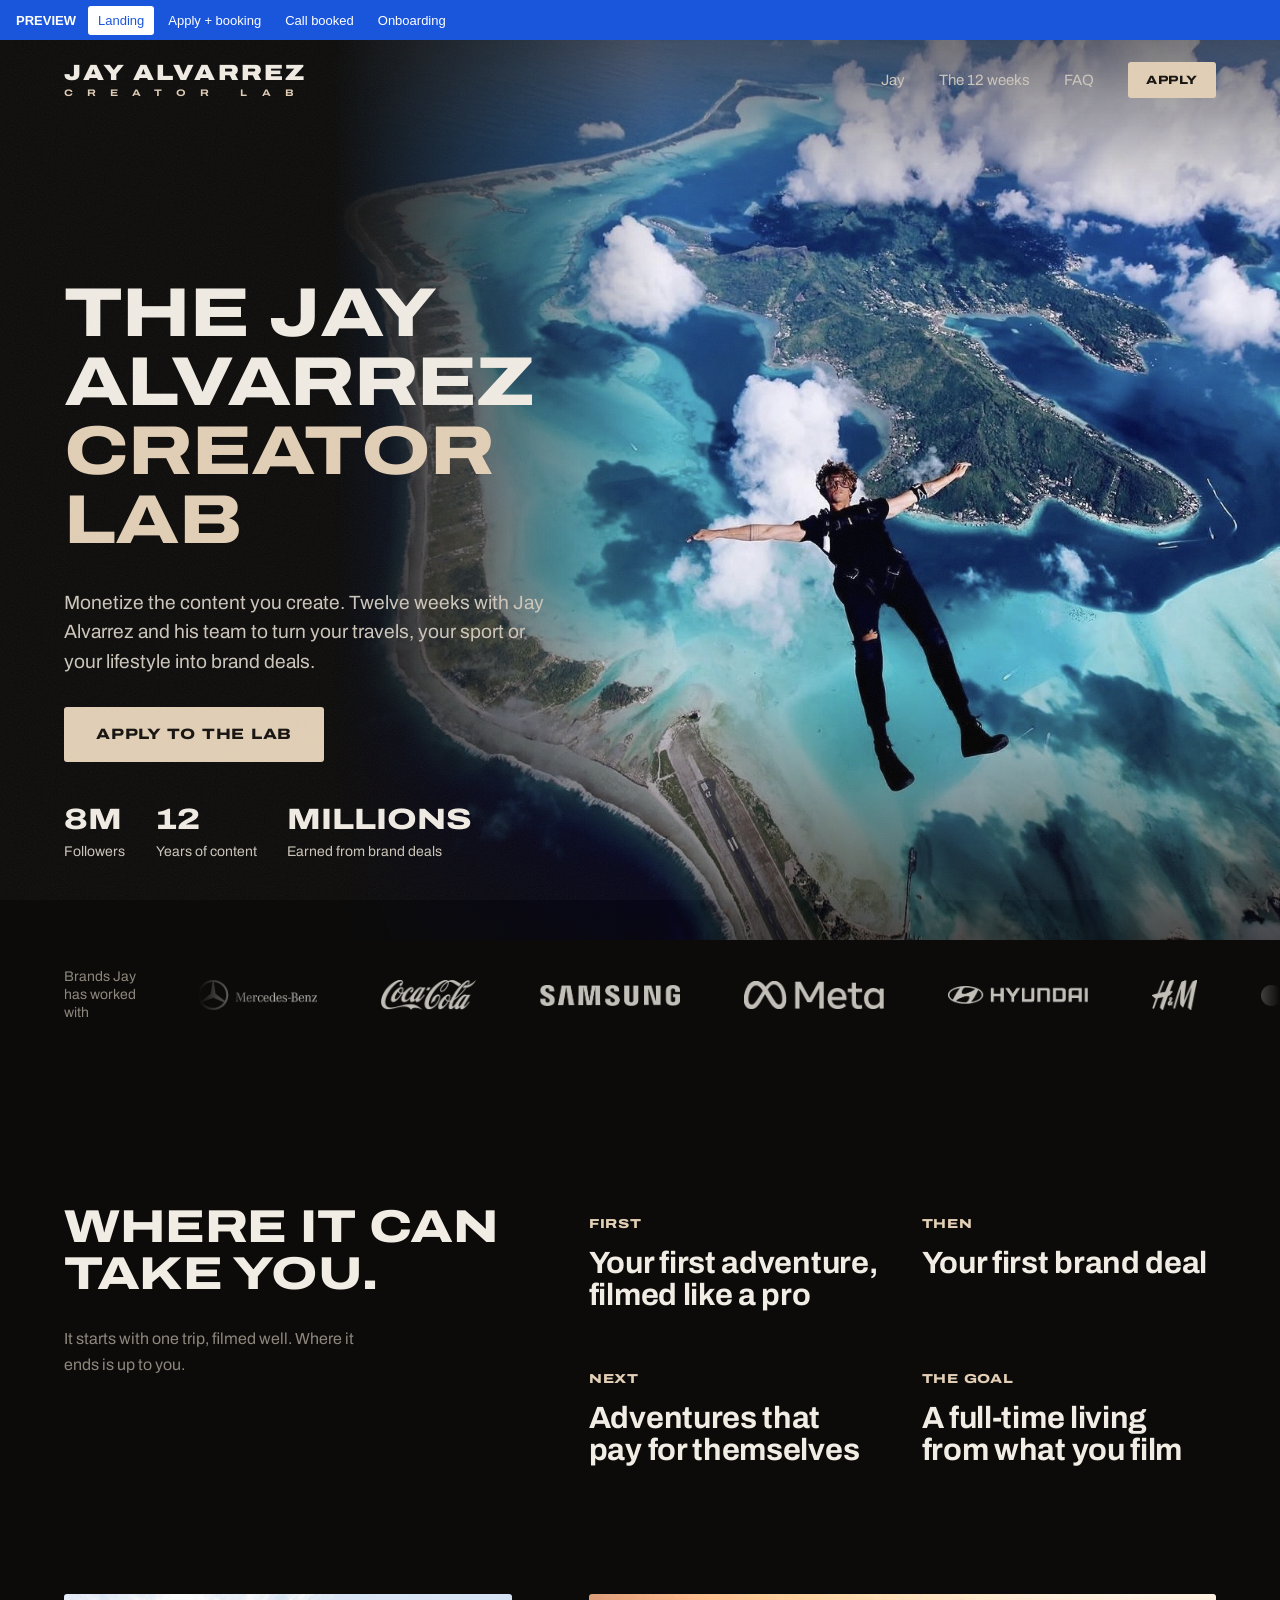
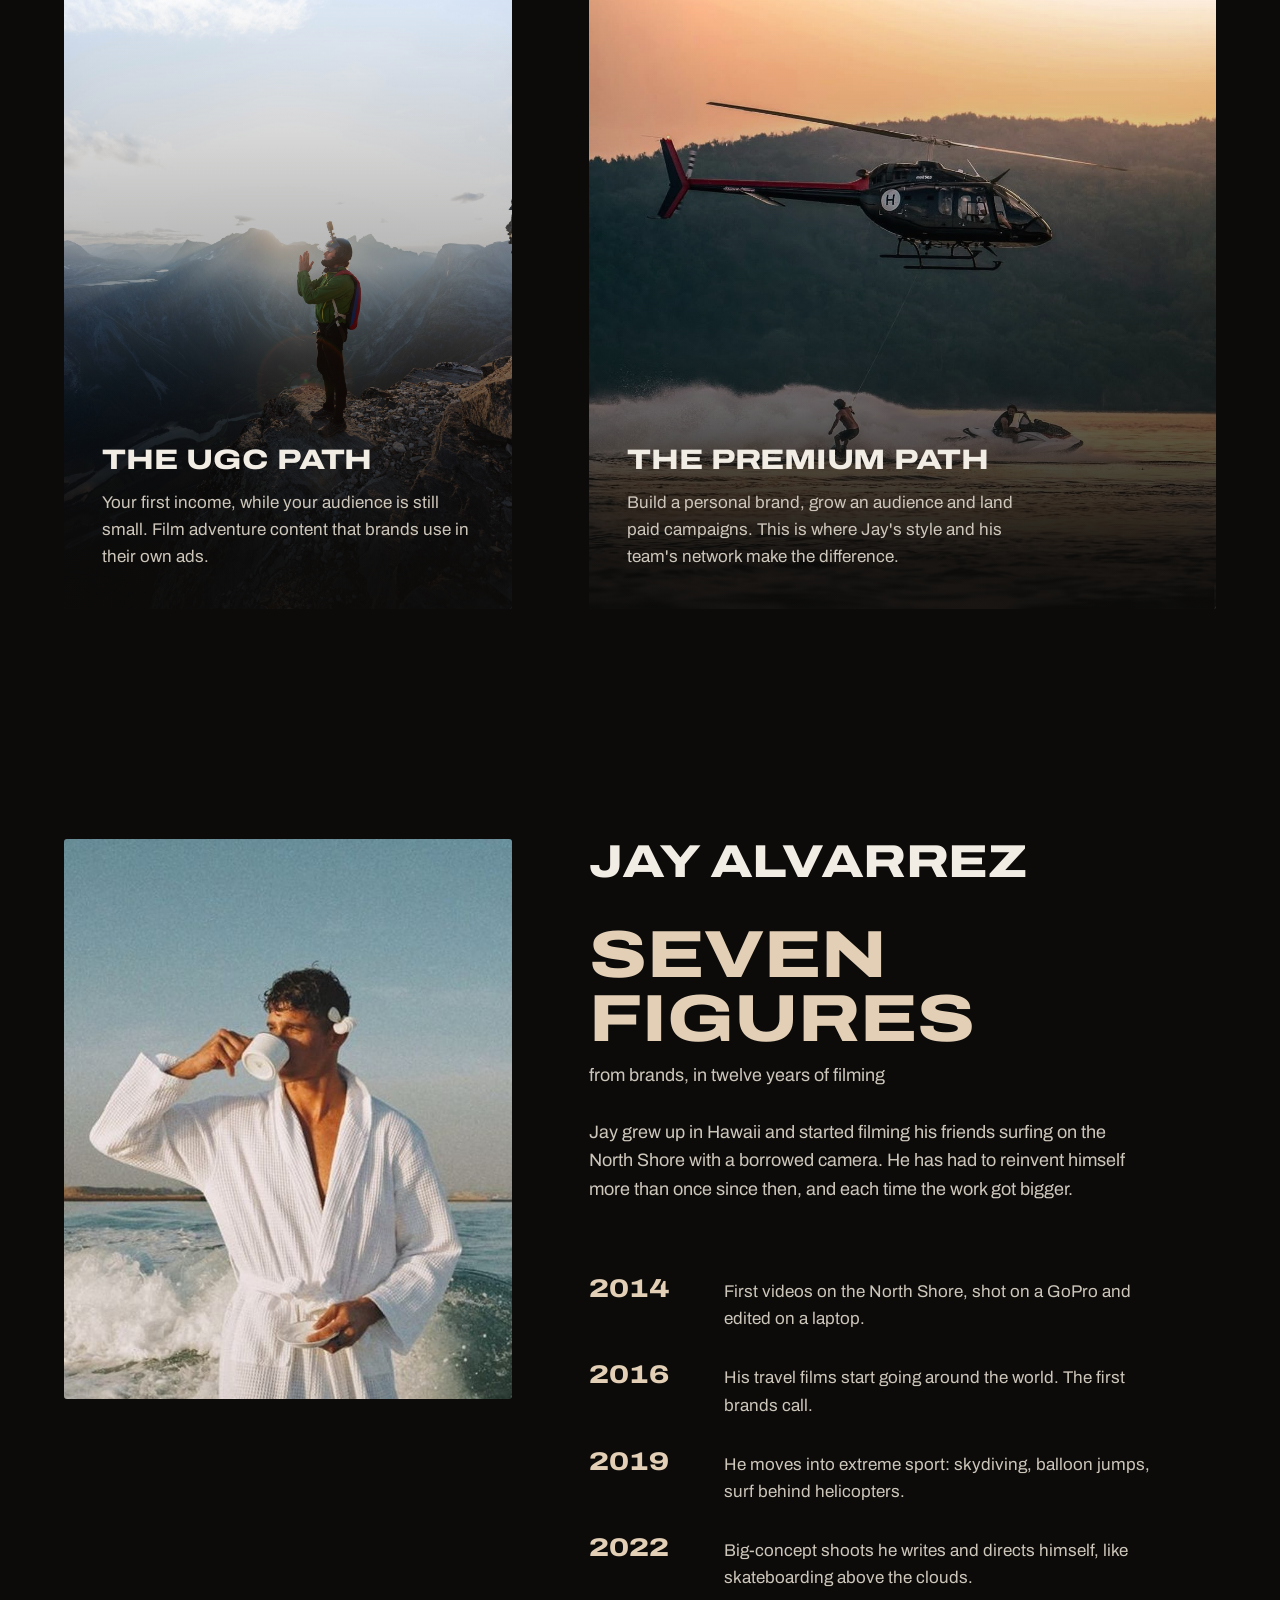
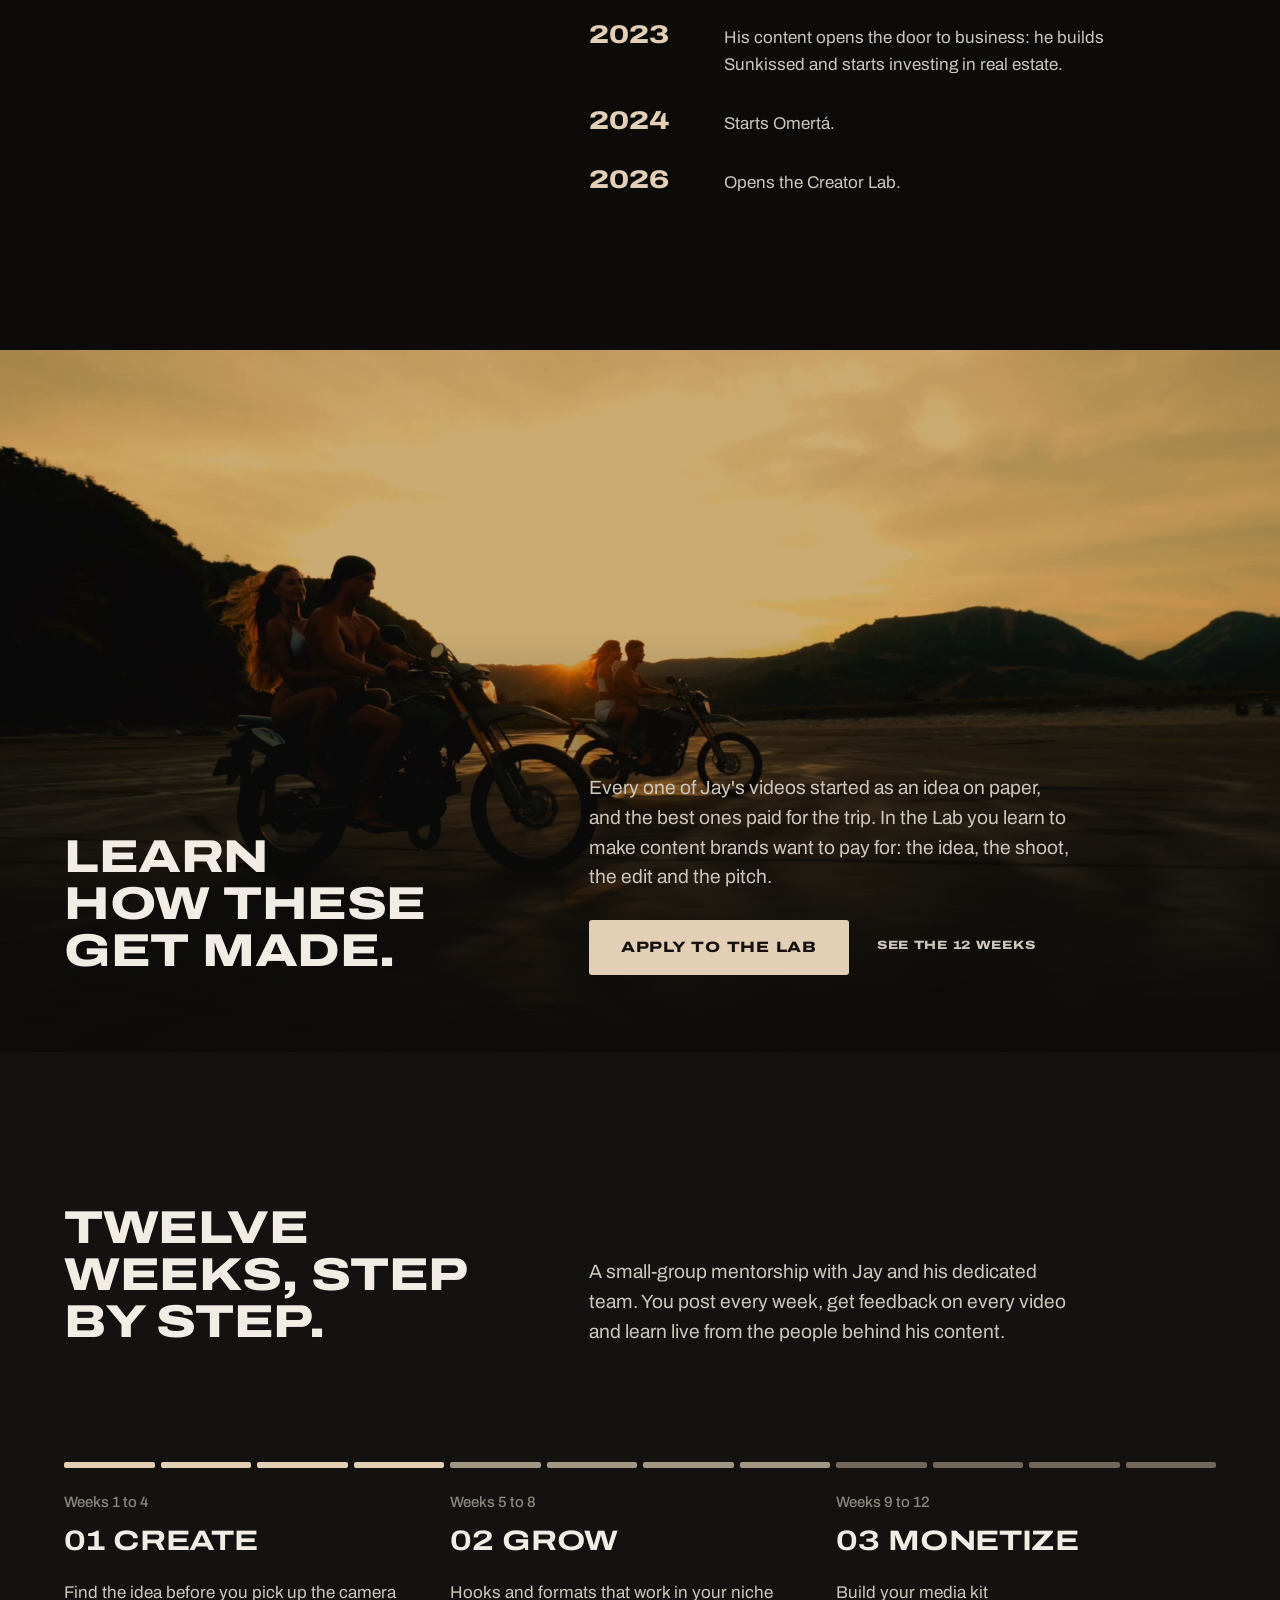
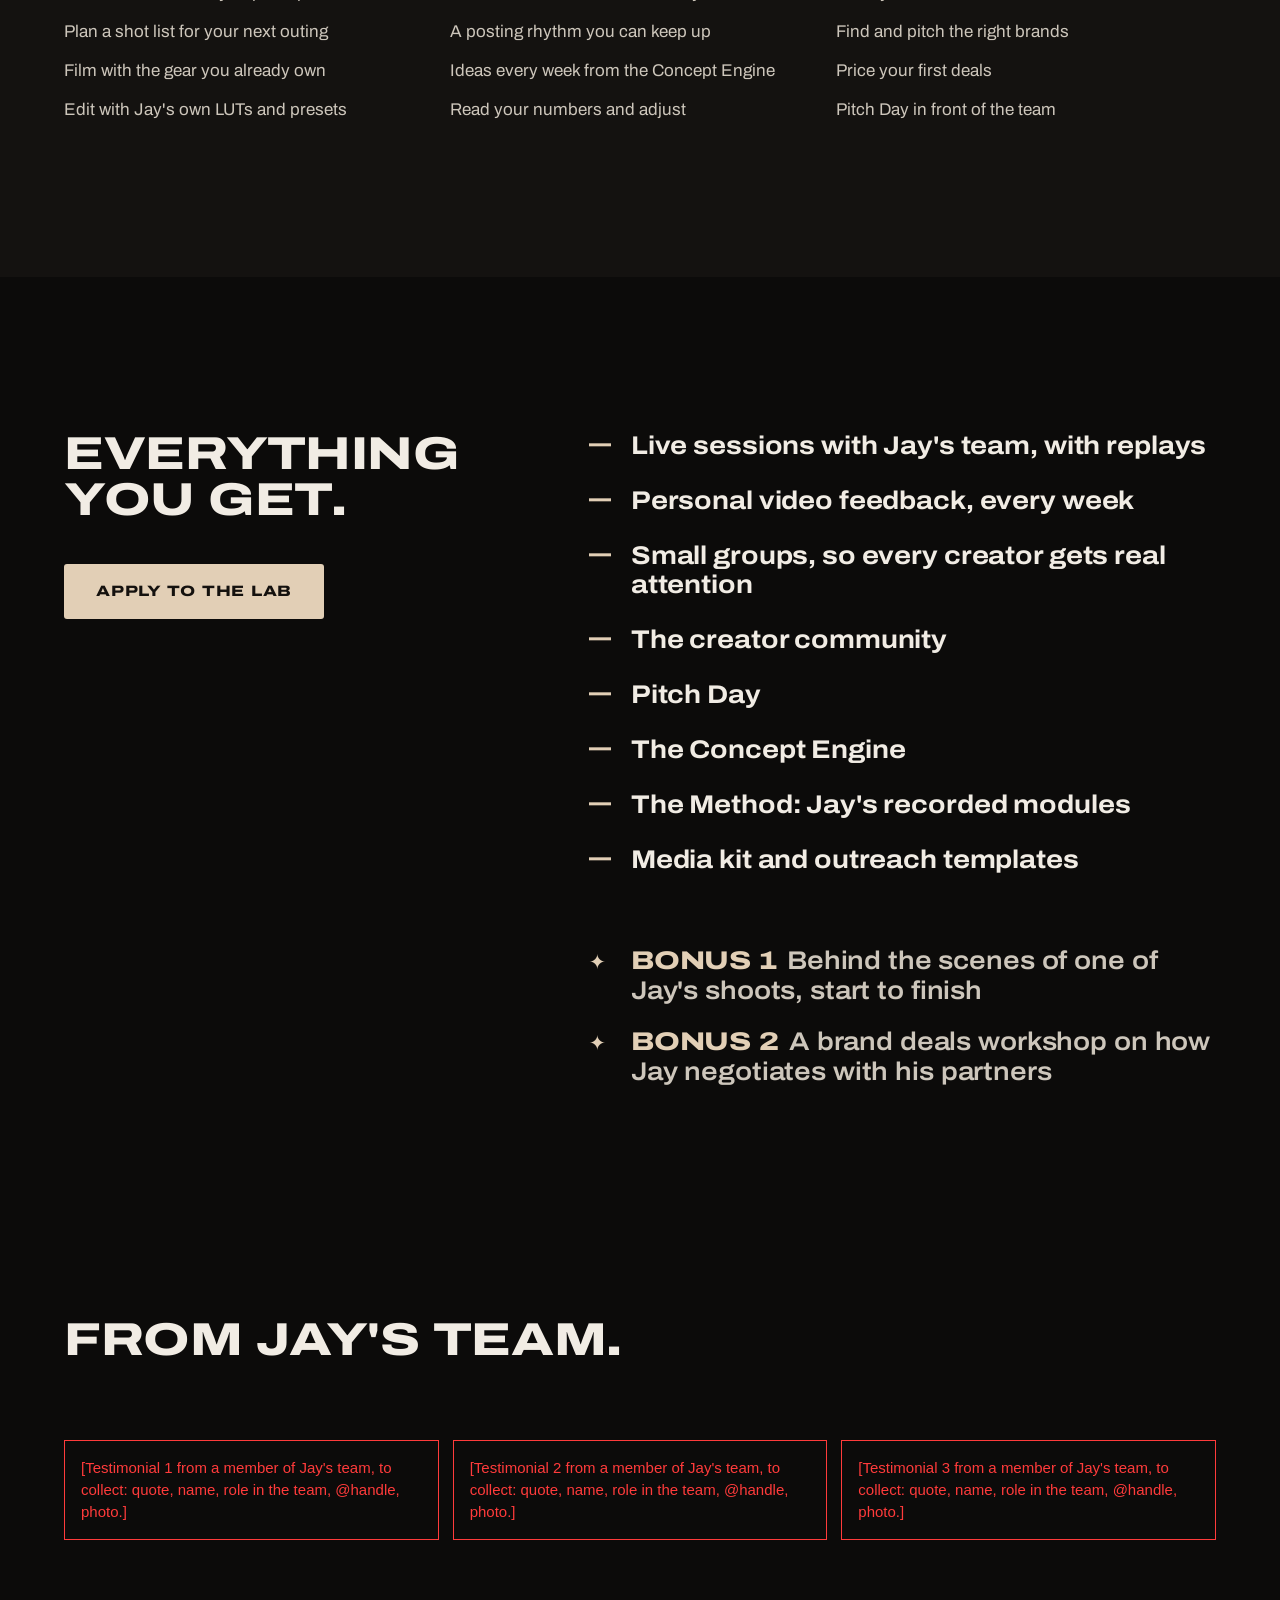
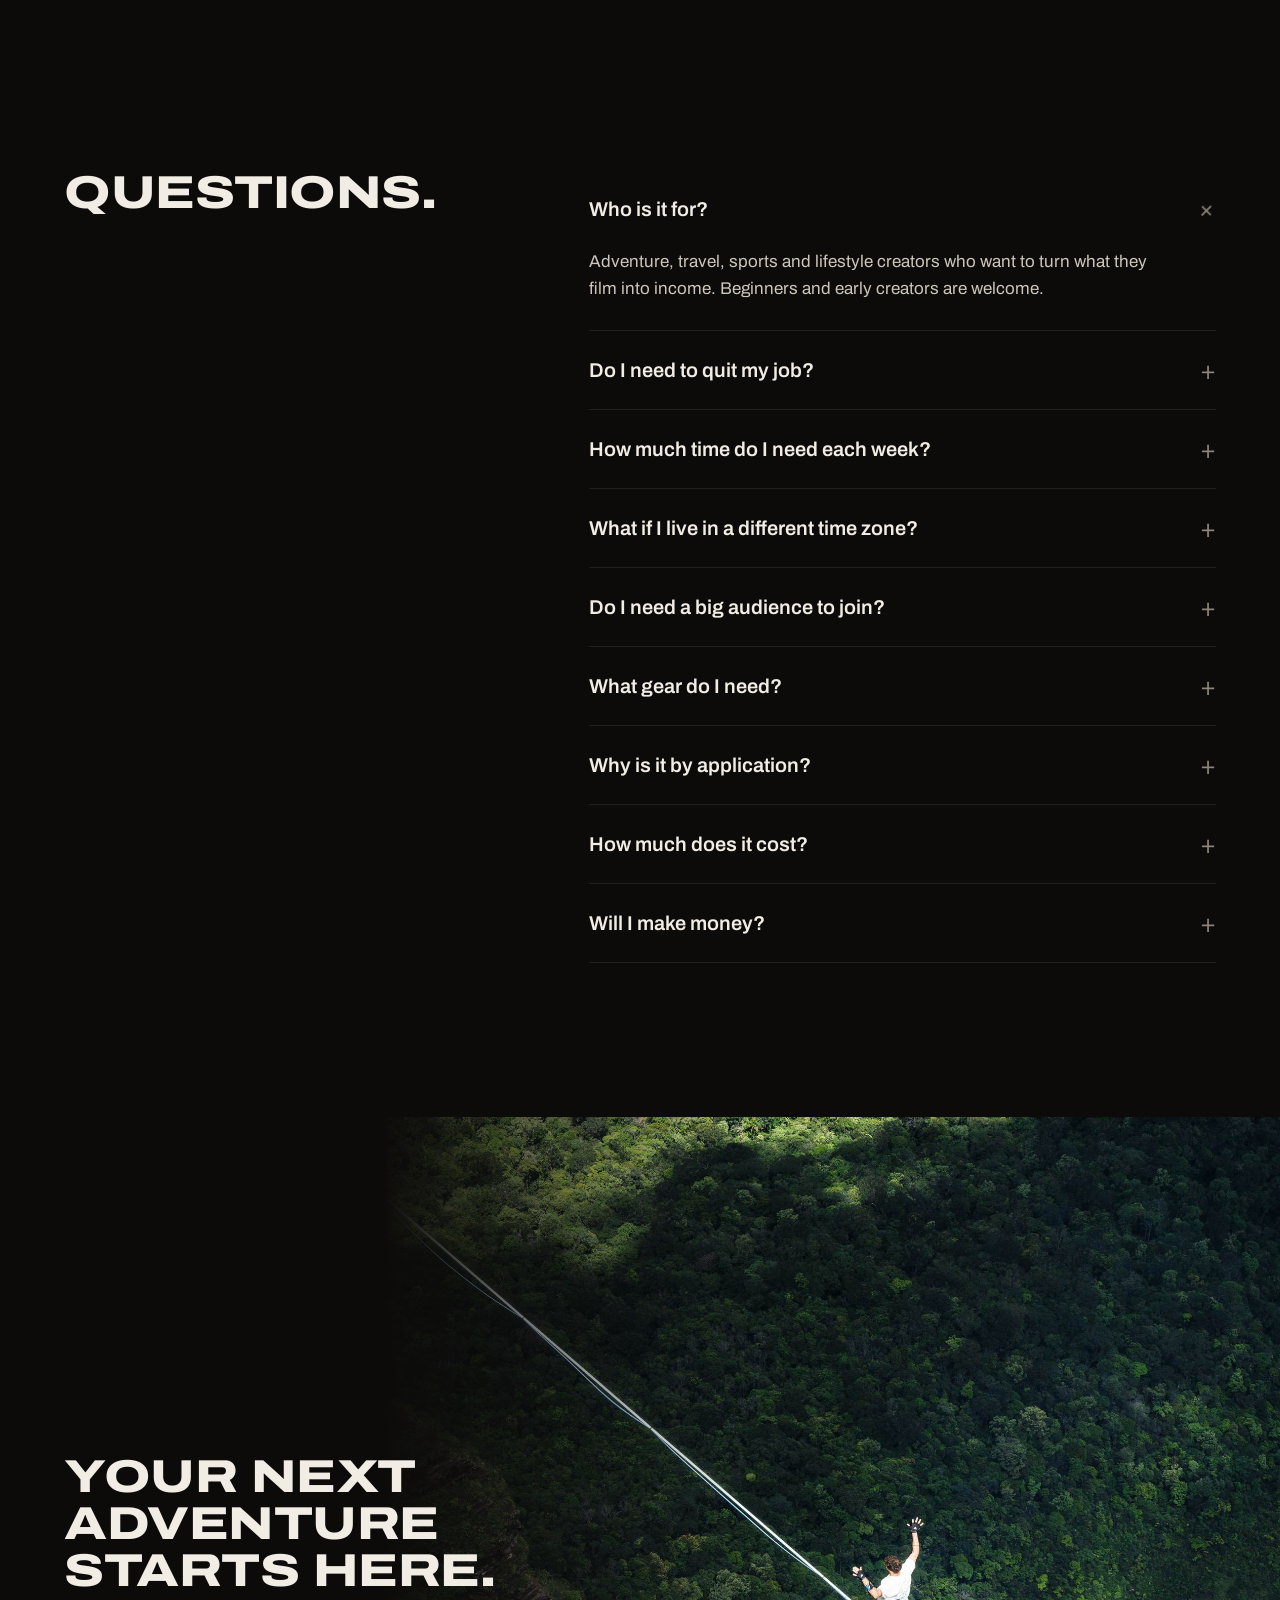
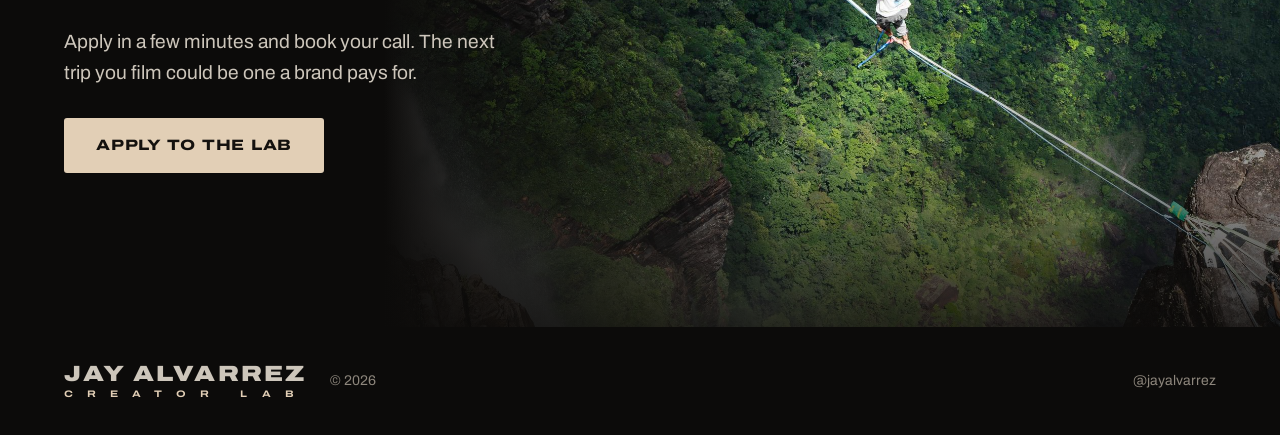
==== commit 13574d0a: "Round 4, point 5: list items slide in and their dash draws in on scroll Co-Authored-By: Claude Opus " ====
--- a/index.html
+++ b/index.html
@@ -175,6 +175,13 @@
 .gets.bonus li{color:var(--soft);font-weight:600}
 .gets.bonus li::before{content:"✦";width:22px;height:auto;background:none;transform:none;color:var(--sand);font-size:.8em;line-height:1}
 .gets.bonus b{color:var(--sand);text-transform:uppercase;font-stretch:125%;font-weight:800;margin-right:10px}
+/* on scroll: each item slides in from the right, then its dash draws in (the bonus star spins in) */
+.gets li.rv{transform:translateX(40px)}
+.gets li.rv.in{transform:none}
+.gets li::before{scale:0 1;transform-origin:left;transition:scale .7s var(--ease);transition-delay:calc(var(--i,0) * 90ms + 350ms)}
+.gets.bonus li::before{scale:0;rotate:-180deg;transform-origin:center;transition:scale .8s var(--ease),rotate .8s var(--ease);transition-delay:calc(var(--i,0) * 90ms + 350ms)}
+.gets li.in::before{scale:1;rotate:0deg}
+@media (prefers-reduced-motion:reduce){.gets li::before{scale:1;rotate:0deg;transition:none}}
 .value .after{margin-top:0;display:flex;gap:28px;align-items:center;flex-wrap:wrap}
 
 /* path: title left, four steps right */
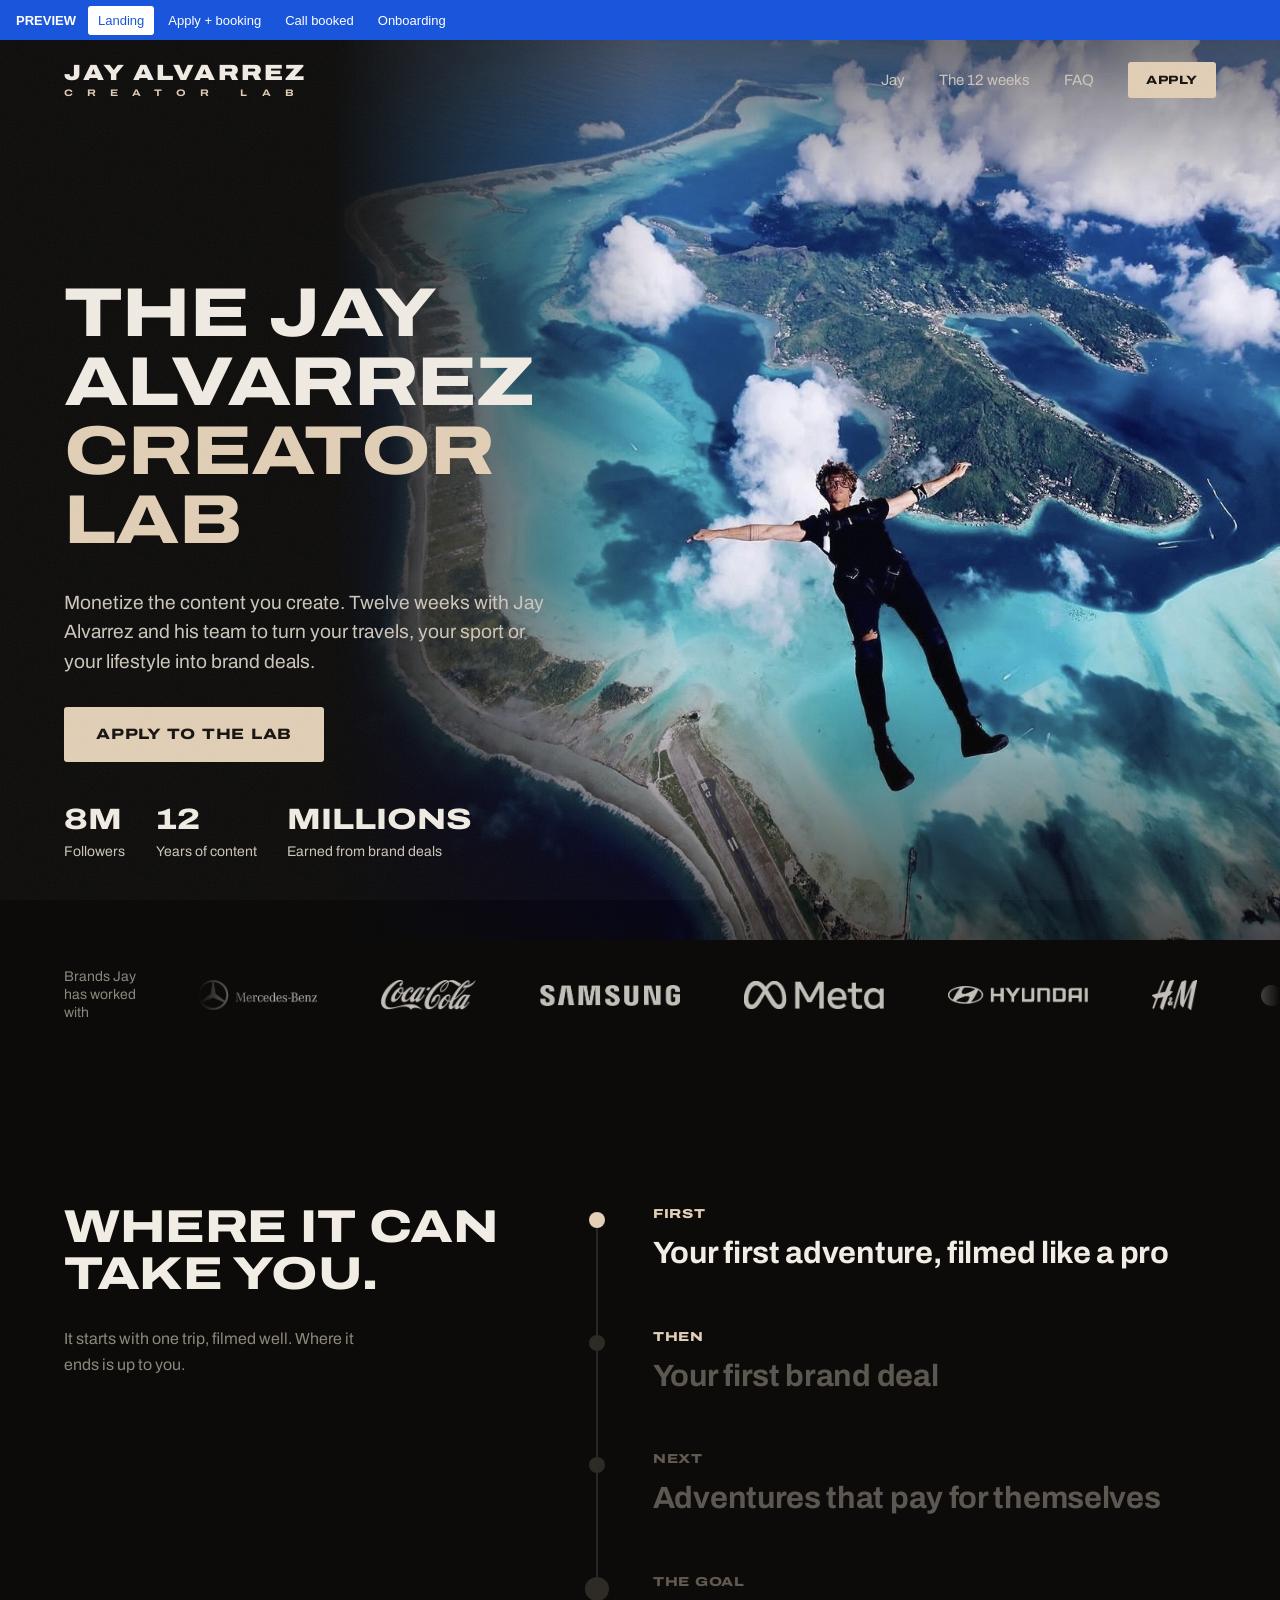
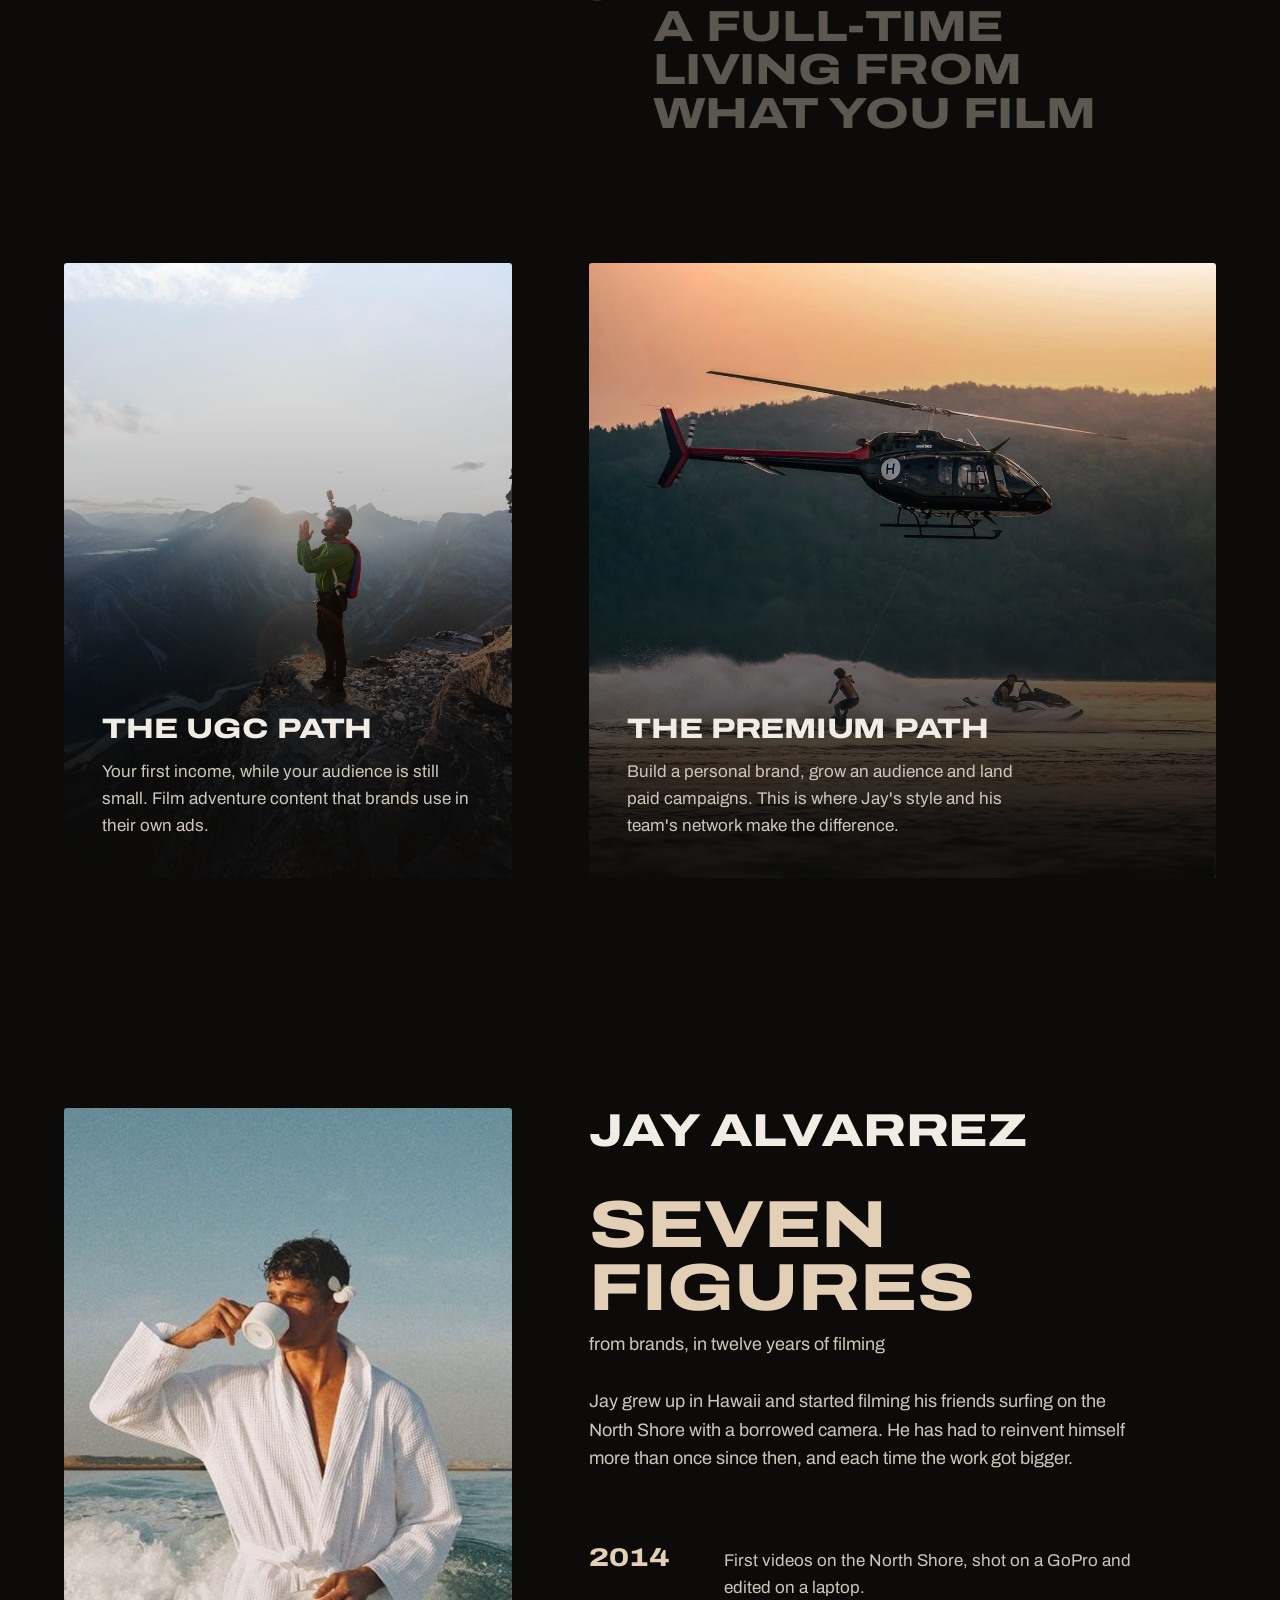
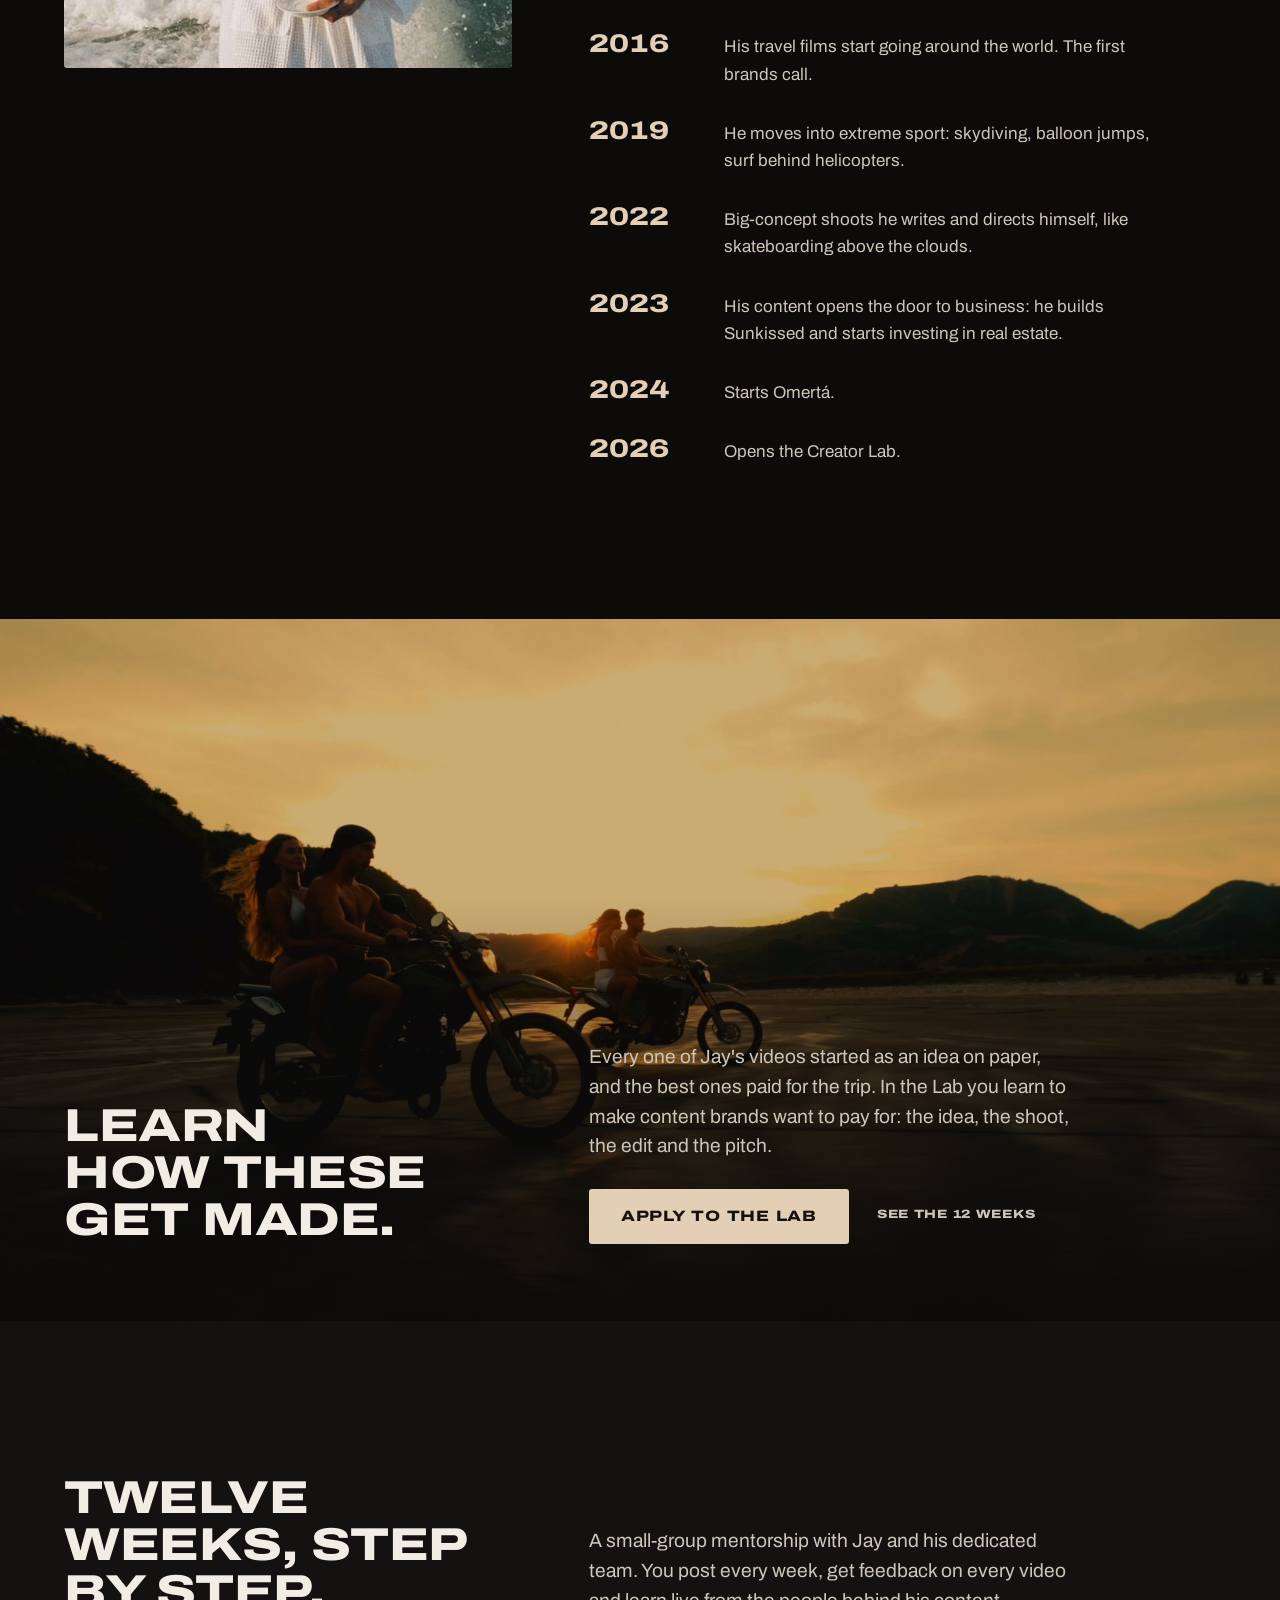
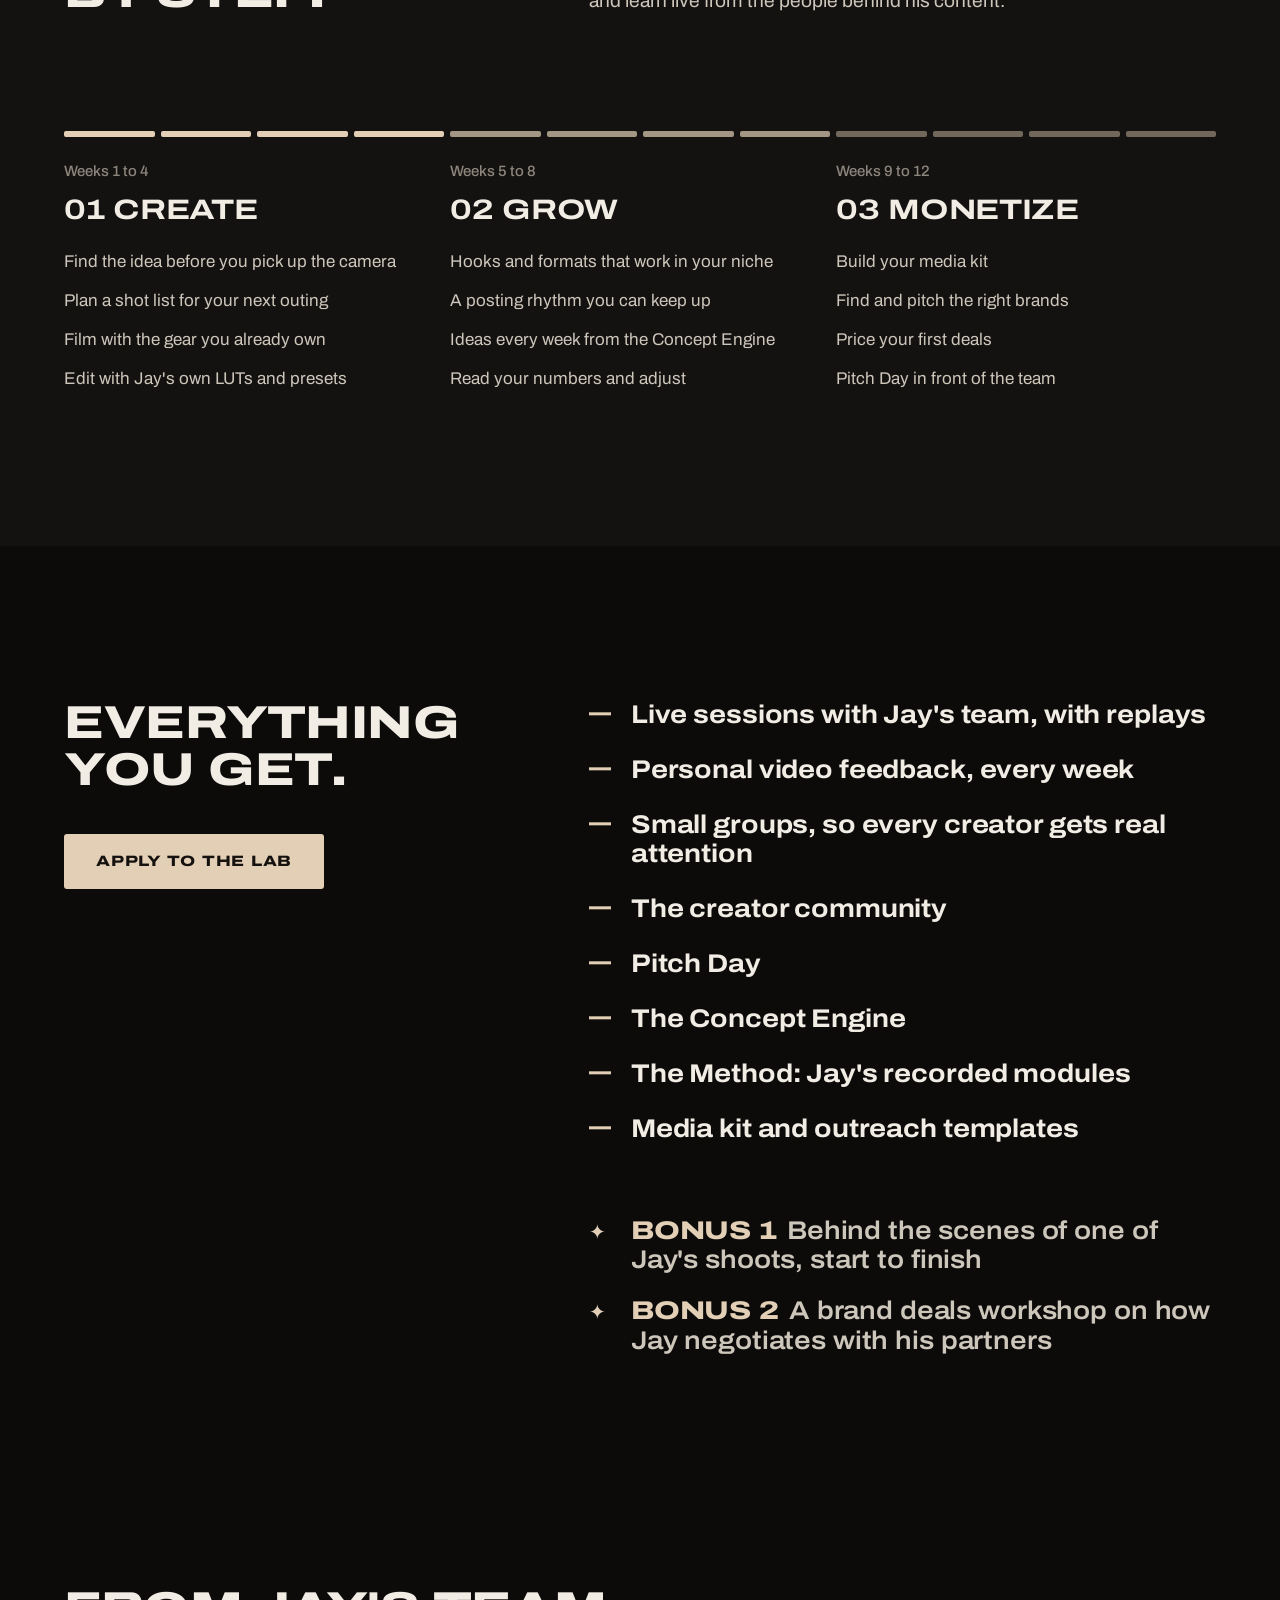
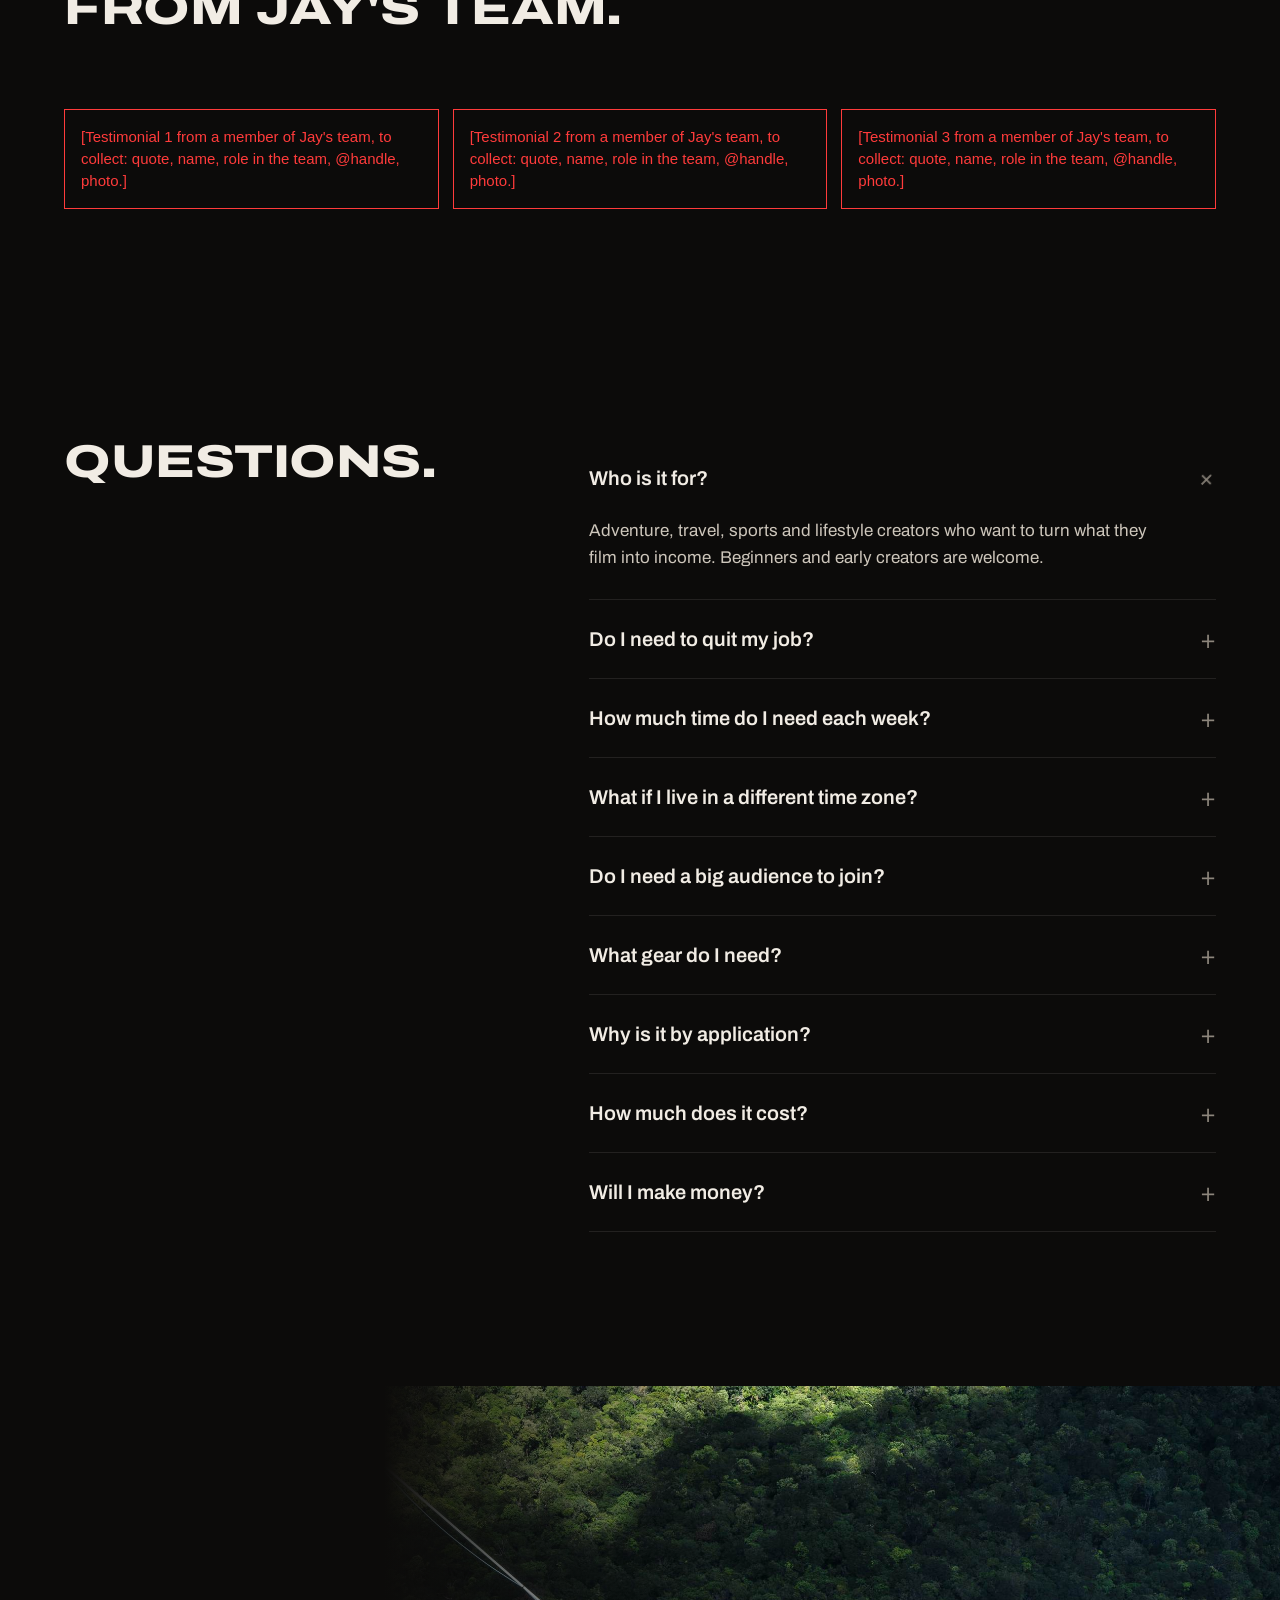
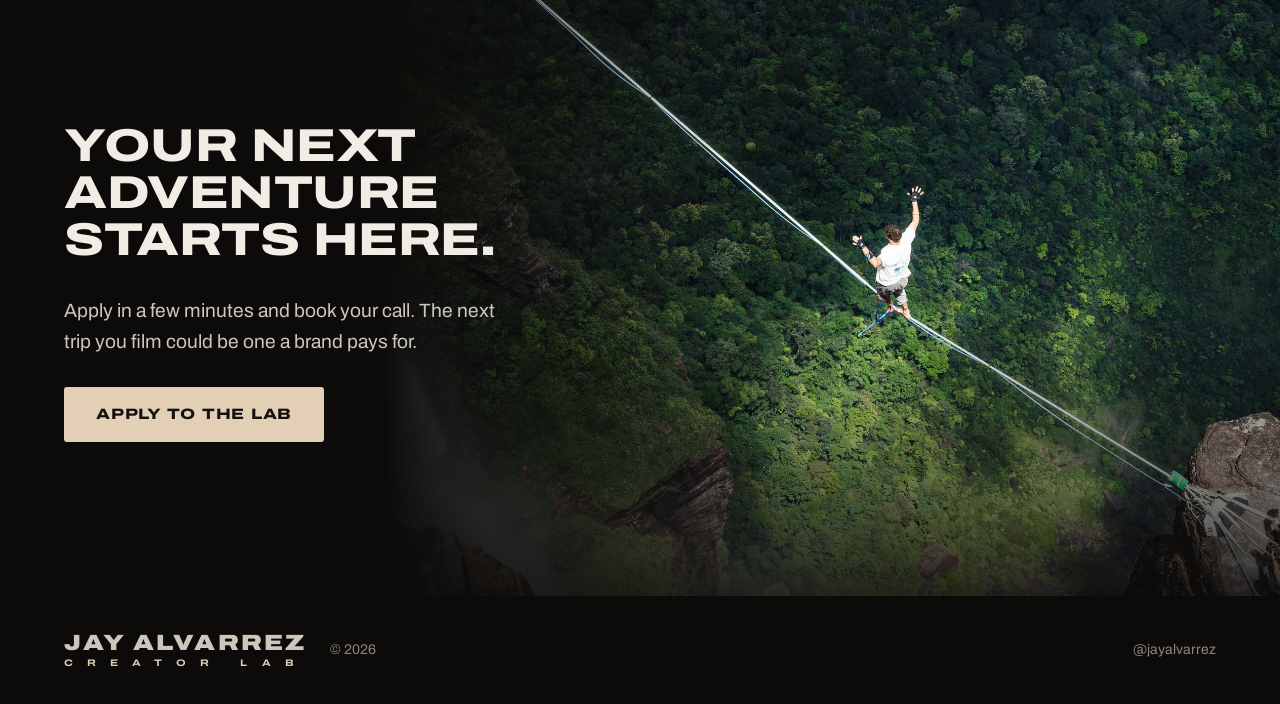
==== commit 41d1f141: "Round 4, point 4: path line fills on scroll, steps light up, the goal stands out Co-Authored-By: Cla" ====
--- a/index.html
+++ b/index.html
@@ -185,11 +185,23 @@
 .value .after{margin-top:0;display:flex;gap:28px;align-items:center;flex-wrap:wrap}
 
 /* path: title left, four steps right */
-.steps{list-style:none;display:grid;grid-template-columns:1fr 1fr;gap:clamp(40px,4.5vw,64px) clamp(28px,3vw,48px);padding-top:10px}
-@media (max-width:560px){.steps{grid-template-columns:1fr}}
-.steps .when{display:block;color:var(--sand);font-stretch:125%;font-weight:800;text-transform:uppercase;letter-spacing:.06em;font-size:13px;margin-bottom:12px}
-.steps h3{font-stretch:100%;font-weight:700;letter-spacing:-.01em;font-size:clamp(26px,2.4vw,36px);line-height:1.05;hyphens:none}
-.steps .horizon h3,.steps .horizon .when{color:var(--mute)}
+/* path: one vertical line that fills as you scroll, each step lights up when the line reaches it */
+.steps{--pl:clamp(48px,5vw,68px);--top:16px;--len:0px;--fill:0px;list-style:none;position:relative;display:grid;gap:clamp(40px,4.5vw,60px);padding:0 0 0 var(--pl)}
+.steps::before,.steps::after{content:"";position:absolute;left:7px;top:var(--top);width:2px;border-radius:2px}
+.steps::before{height:var(--len);background:rgba(241,236,228,.12)}
+.steps::after{height:min(var(--fill),var(--len));background:var(--sand)}
+.steps li{position:relative}
+.steps li::before{content:"";position:absolute;left:calc(-1 * var(--pl));top:8px;width:16px;height:16px;border-radius:50%;background:#2e2a26;transition:background .45s,box-shadow .6s}
+.steps li.on::before{background:var(--sand)}
+.steps .when{display:block;color:var(--sand);font-stretch:125%;font-weight:800;text-transform:uppercase;letter-spacing:.06em;font-size:13px;margin-bottom:12px;opacity:.4;transition:opacity .45s}
+.steps h3{font-stretch:100%;font-weight:700;letter-spacing:-.01em;font-size:clamp(26px,2.4vw,36px);line-height:1.05;hyphens:none;color:#5c5750;transition:color .45s}
+.steps li.on .when{opacity:1}
+.steps li.on h3{color:var(--ink)}
+/* the goal: bigger, wide caps, sand once reached */
+.steps li.goal::before{left:calc(-1 * var(--pl) - 4px);top:5px;width:24px;height:24px}
+.steps li.goal.on::before{box-shadow:0 0 0 9px rgba(226,207,182,.16)}
+.steps li.goal h3{font-stretch:125%;font-weight:800;text-transform:uppercase;font-size:clamp(30px,3.4vw,52px);line-height:1}
+.steps li.goal.on h3{color:var(--sand)}
 .disclaim{margin-top:28px;color:var(--mute);font-size:16px;max-width:34ch}
 
 .routes{display:grid;grid-template-columns:var(--cols);gap:var(--gap);margin-top:clamp(80px,10vw,150px)}
@@ -297,7 +309,7 @@
         <li class="rv"><span class="when">First</span><h3>Your first adventure, filmed like a pro</h3></li>
         <li class="rv" style="--i:1"><span class="when">Then</span><h3>Your first brand deal</h3></li>
         <li class="rv" style="--i:2"><span class="when">Next</span><h3>Adventures that pay for themselves</h3></li>
-        <li class="rv" style="--i:3"><span class="when">The goal</span><h3>A full&#8209;time living from what you film</h3></li>
+        <li class="rv goal" style="--i:3"><span class="when">The goal</span><h3>A full&#8209;time living from what you film</h3></li>
       </ol>
     </div>
     <div class="routes">
@@ -455,6 +467,15 @@
 // a [data-group] reveals all its items together, in order (their --i sets the stagger)
 const io=new IntersectionObserver(es=>es.forEach(e=>{if(!e.isIntersecting)return;const t=e.target;(t.hasAttribute('data-group')?t.querySelectorAll('.rv'):[t]).forEach(el=>el.classList.add('in'));io.unobserve(t)}),{threshold:.12});
 document.querySelectorAll('[data-group]').forEach(g=>io.observe(g));
+// path line: fill follows the scroll, a step lights up once the line reaches its dot
+const steps=document.querySelector('.steps');
+if(steps){const lis=[...steps.children],still=matchMedia('(prefers-reduced-motion:reduce)').matches;let tick=0;
+const mid=li=>li.offsetTop+(li.classList.contains('goal')?17:16); // dot centre, matches the CSS
+const draw=()=>{tick=0;const top=mid(lis[0]),len=mid(lis[lis.length-1])-top;
+const fill=still?len:Math.max(0,Math.min(len,innerHeight*.62-(steps.getBoundingClientRect().top+top)));
+steps.style.setProperty('--top',top+'px');steps.style.setProperty('--len',len+'px');steps.style.setProperty('--fill',fill+'px');
+lis.forEach(li=>li.classList.toggle('on',mid(li)-top<=fill+1))};
+const ask=()=>{if(!tick)tick=requestAnimationFrame(draw)};addEventListener('scroll',ask,{passive:true});addEventListener('resize',ask);draw()}
 // buttons: one light streak the first time each comes into view
 const bio=new IntersectionObserver(es=>es.forEach(e=>{if(e.isIntersecting){setTimeout(()=>e.target.classList.add('shine'),500);bio.unobserve(e.target)}}),{threshold:1});
 document.querySelectorAll('.btn').forEach(b=>bio.observe(b));
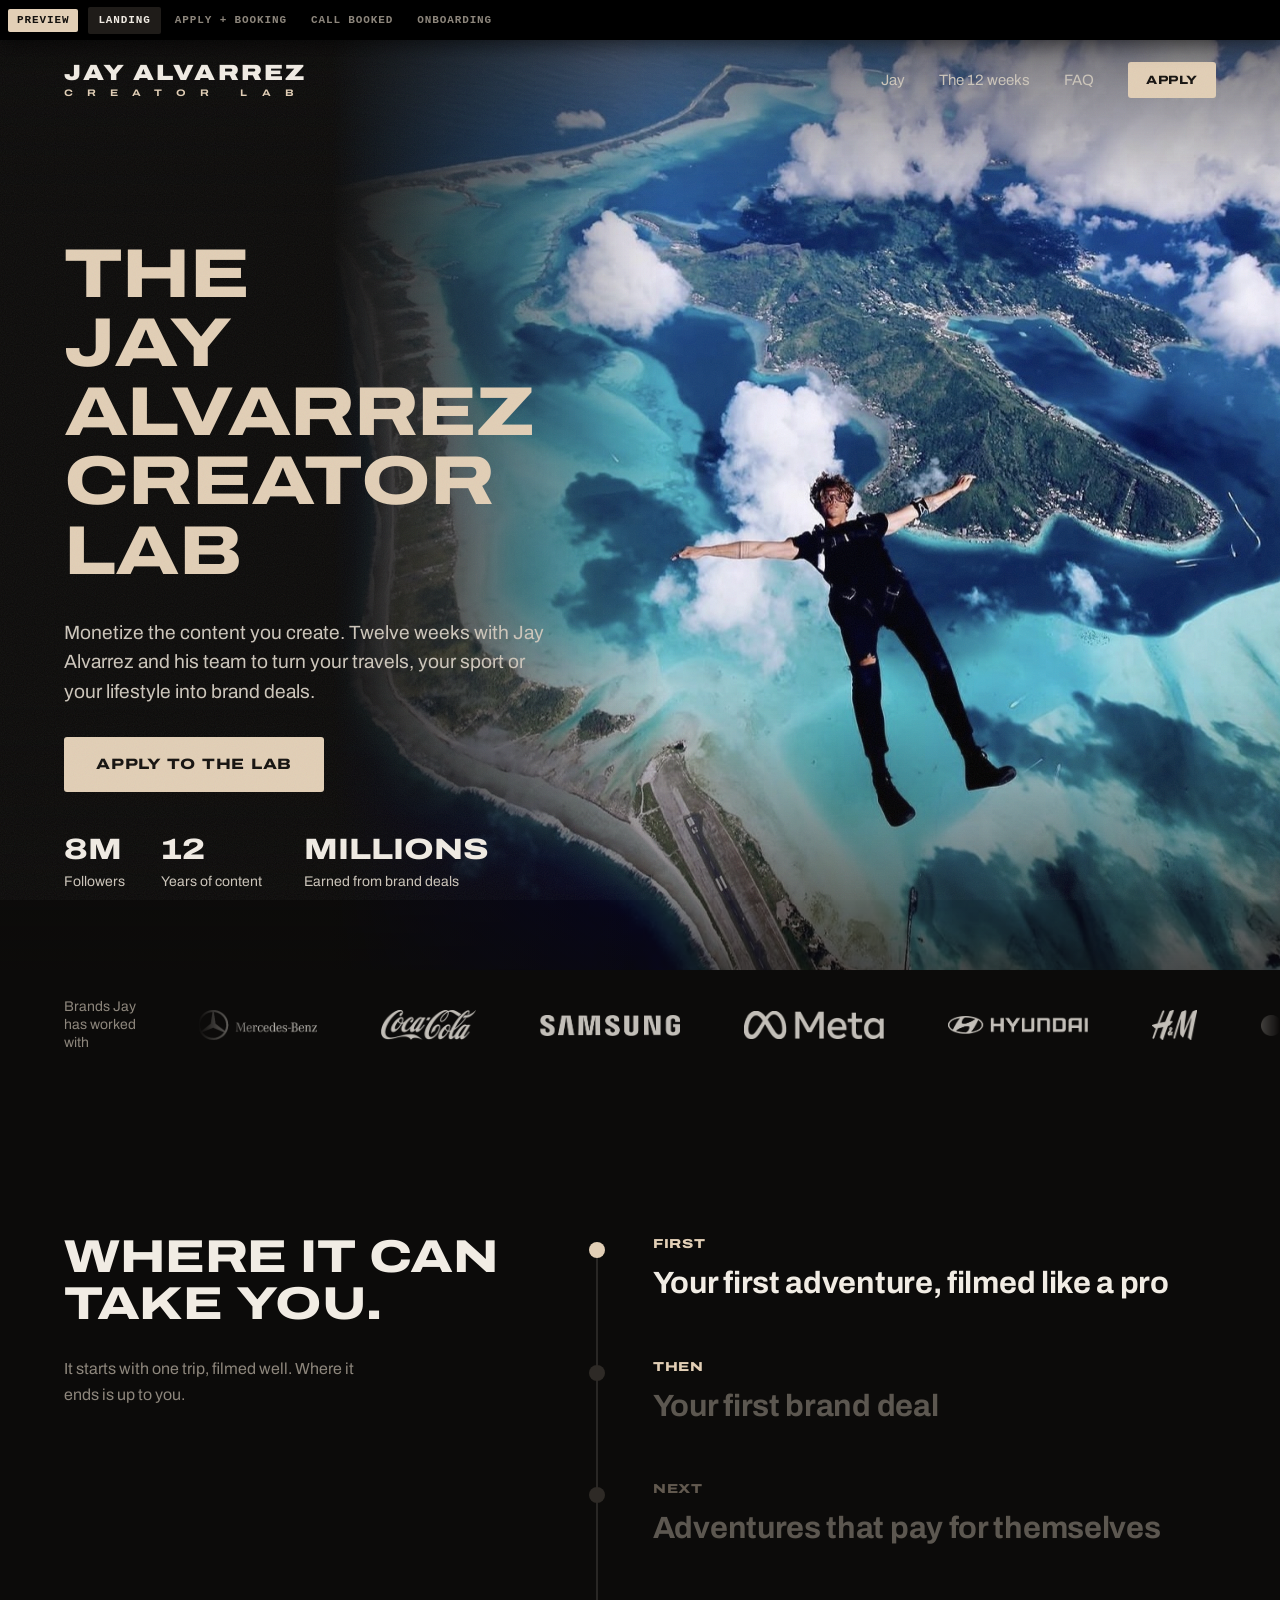
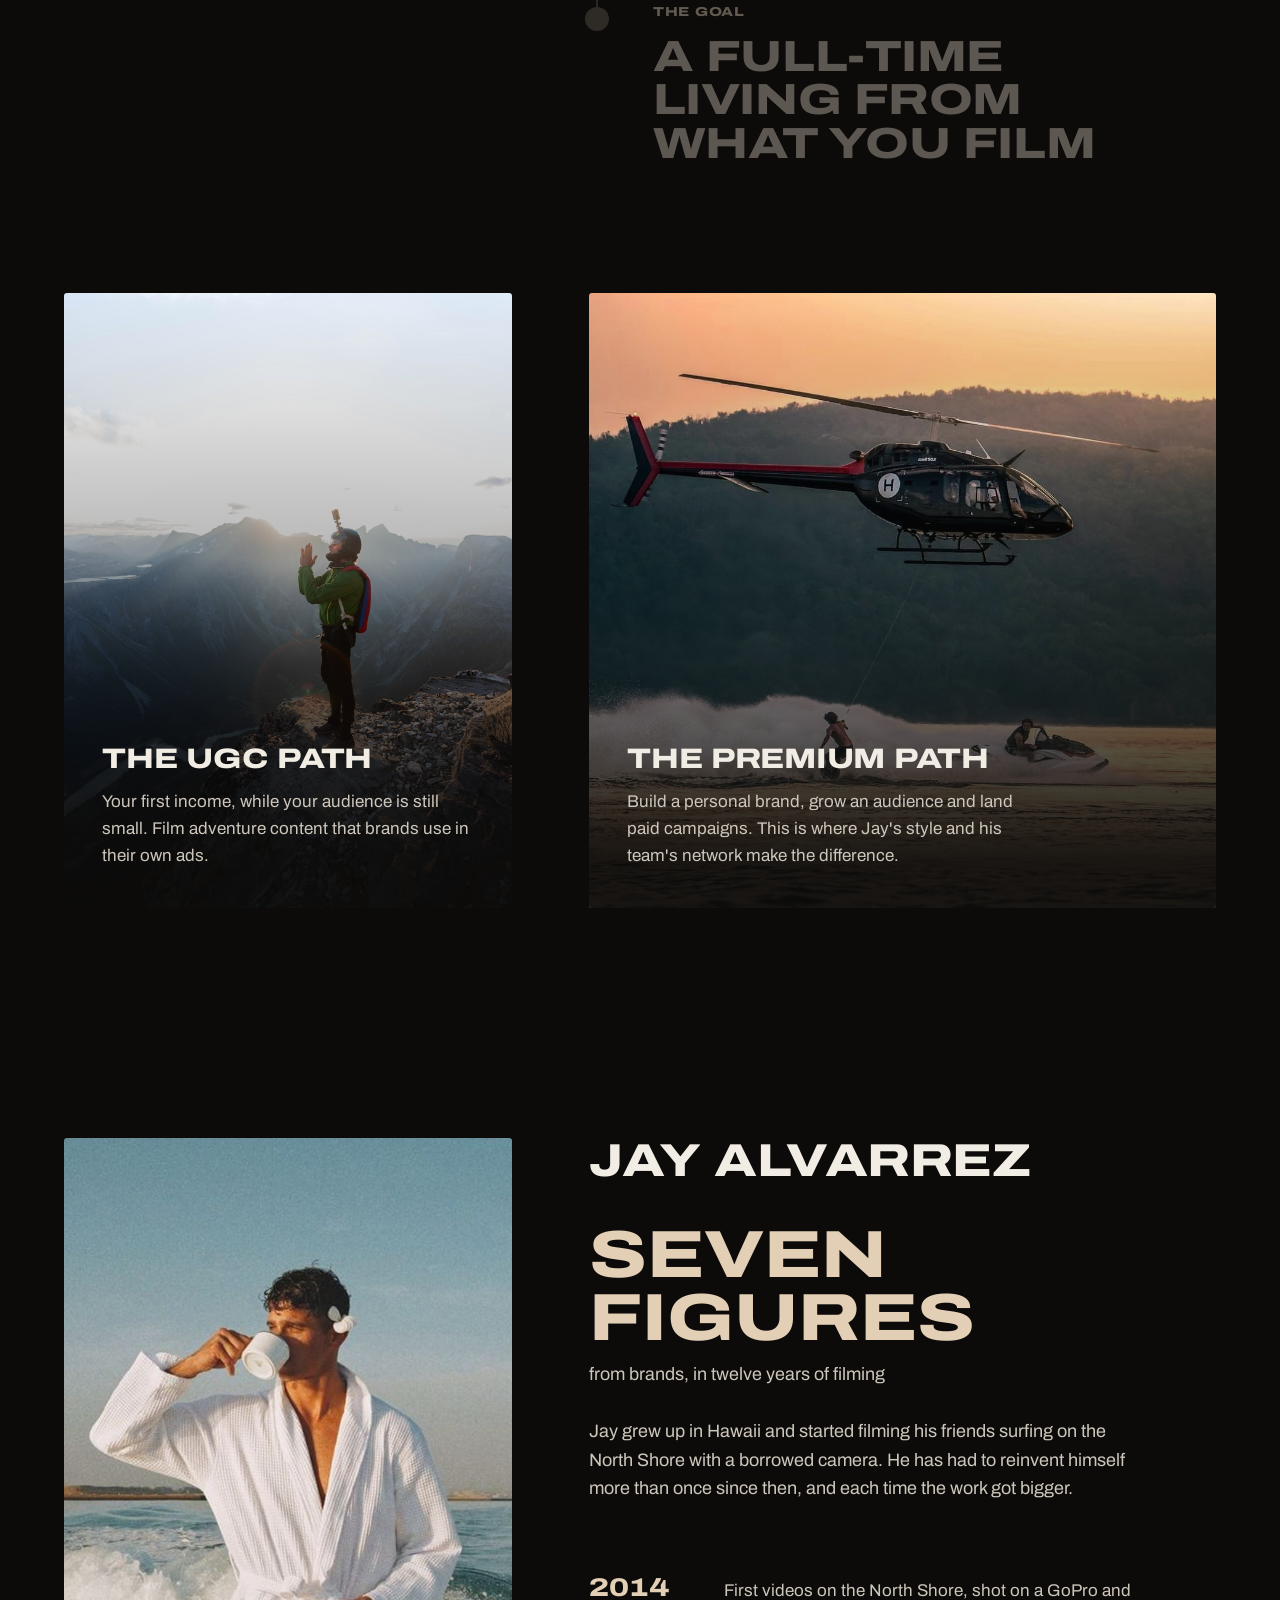
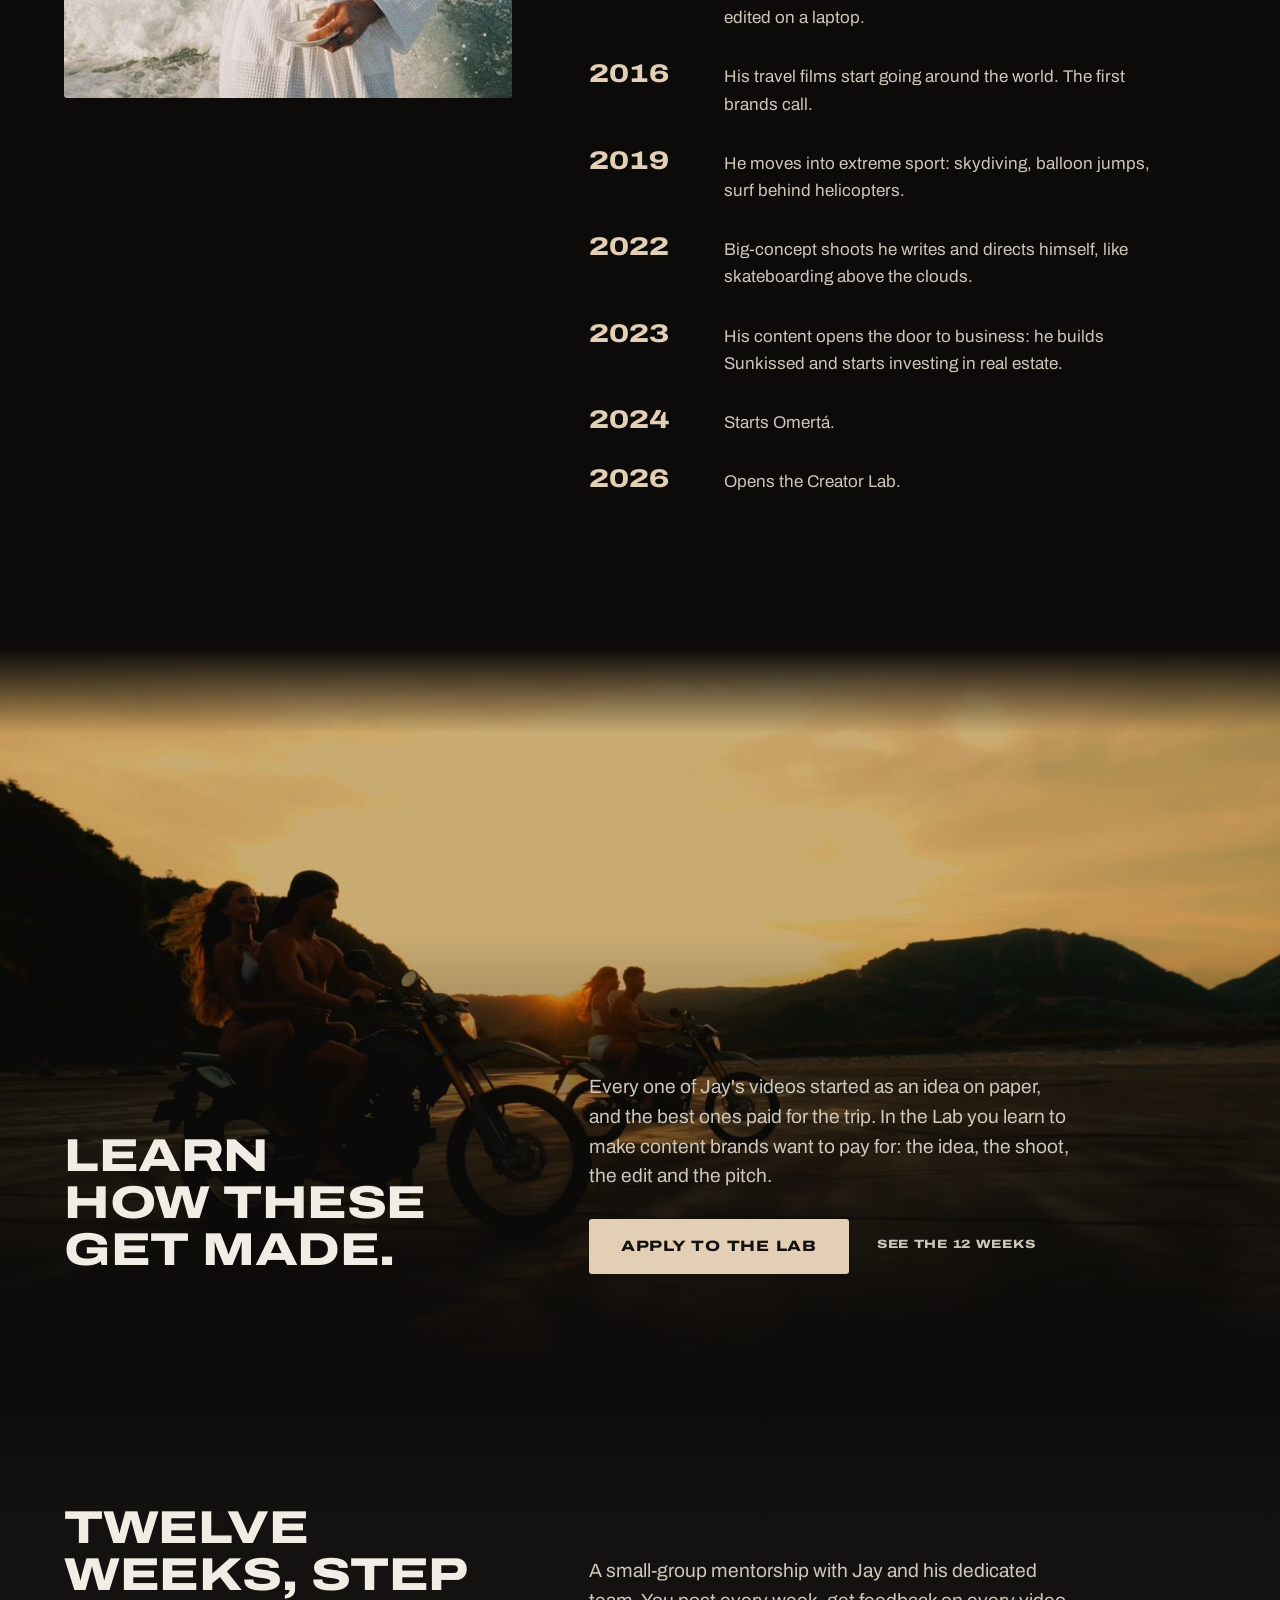
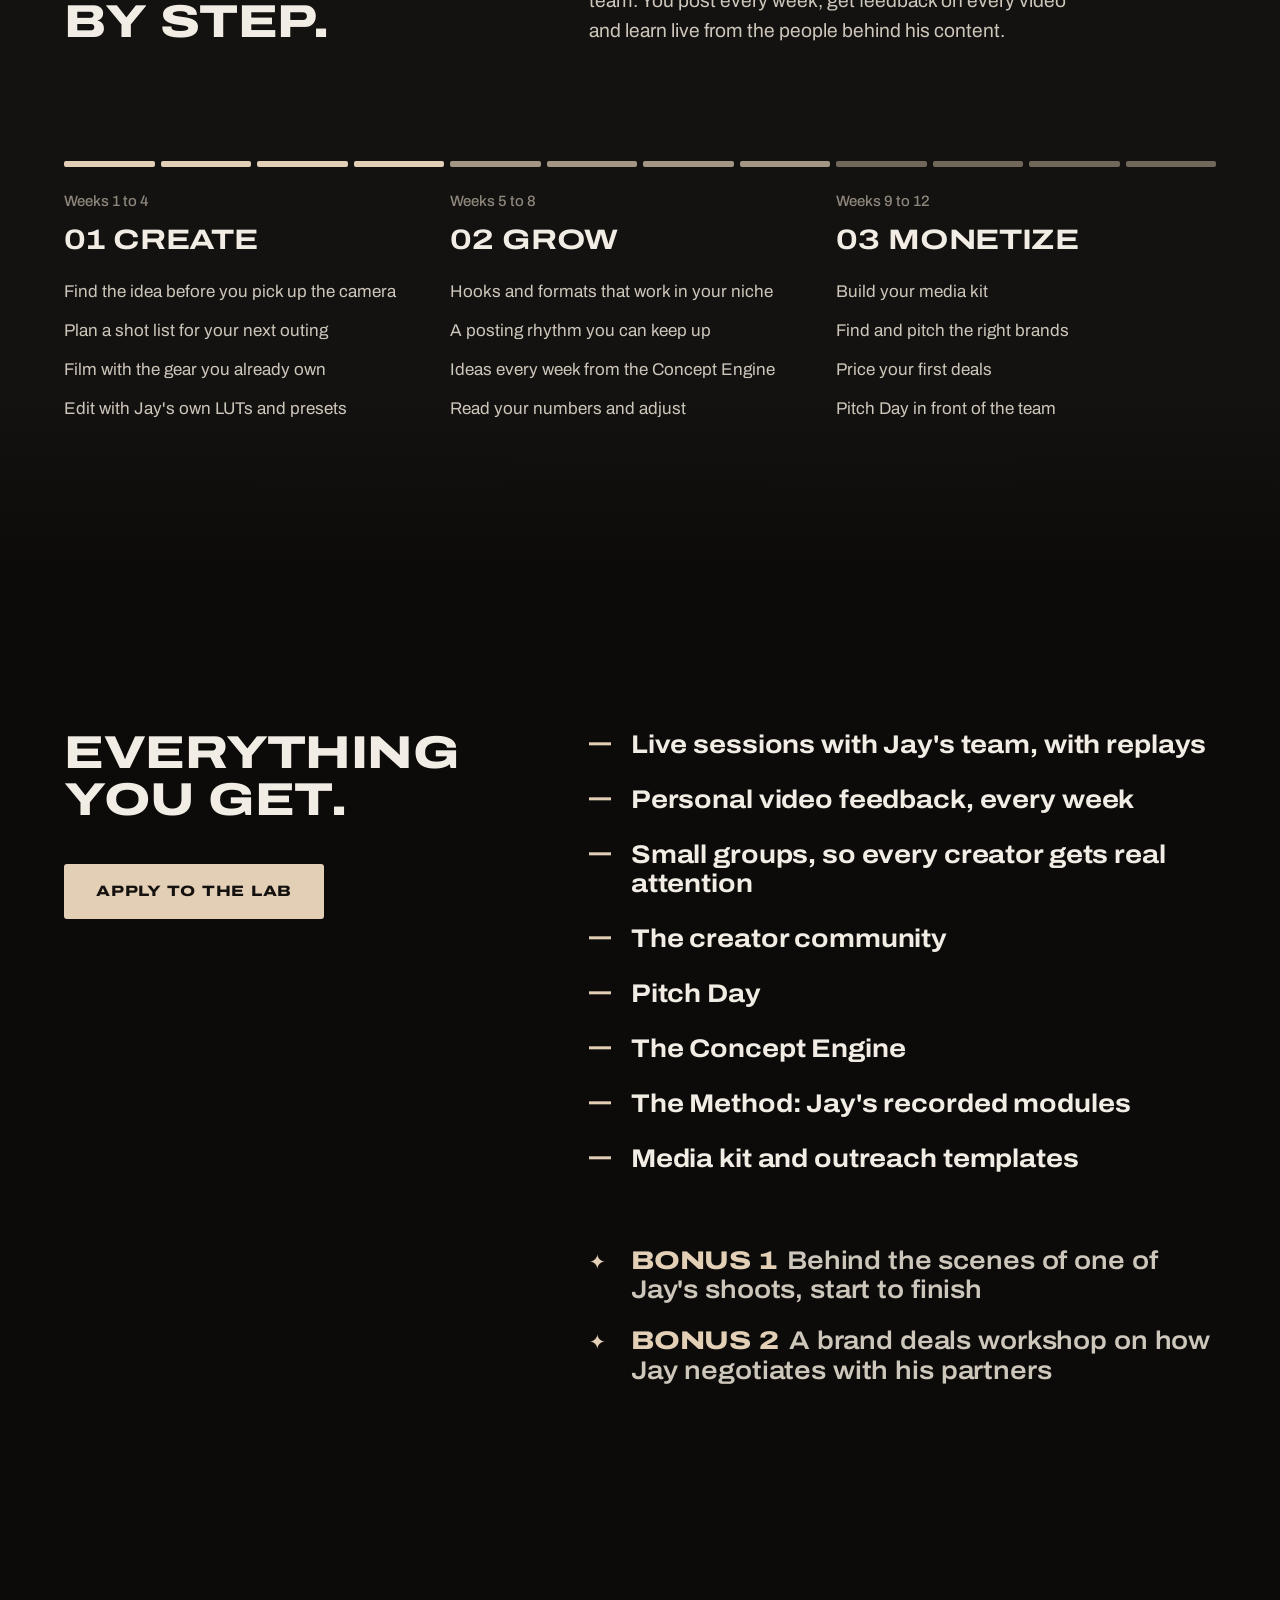
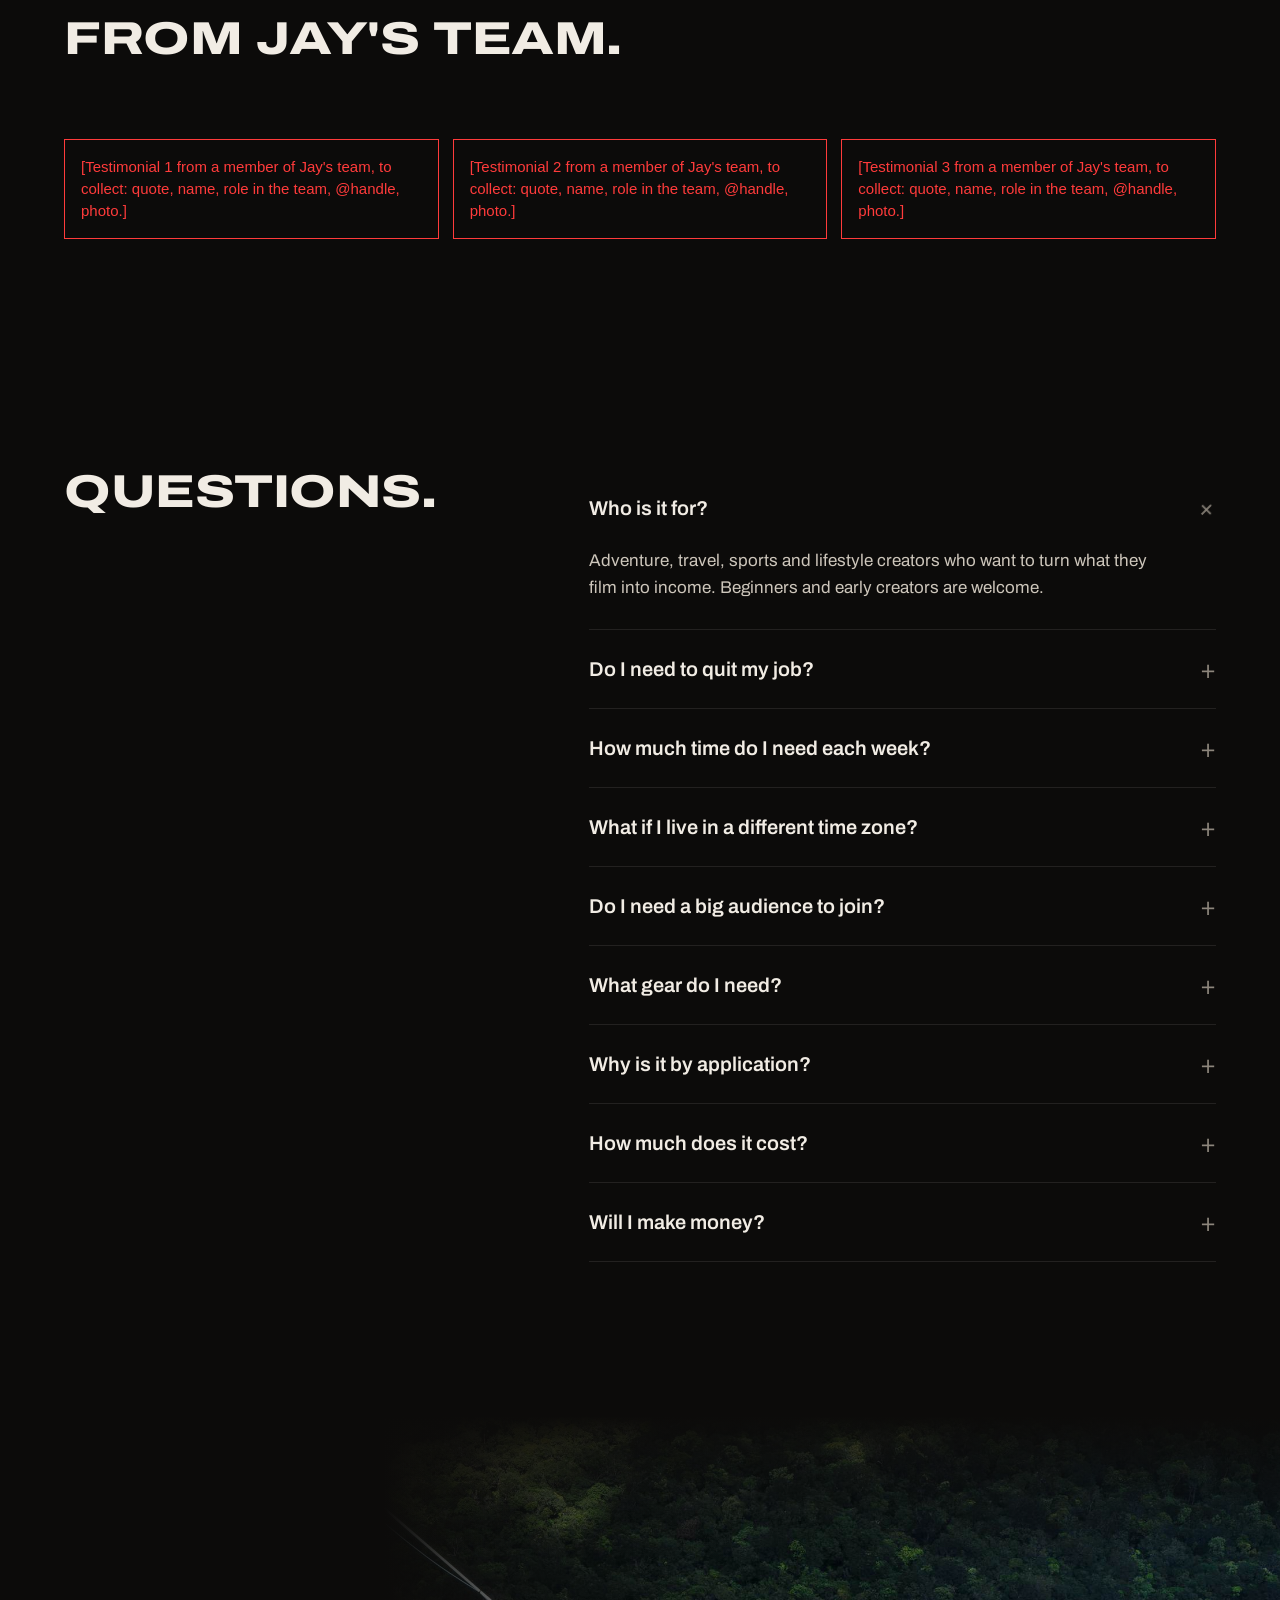
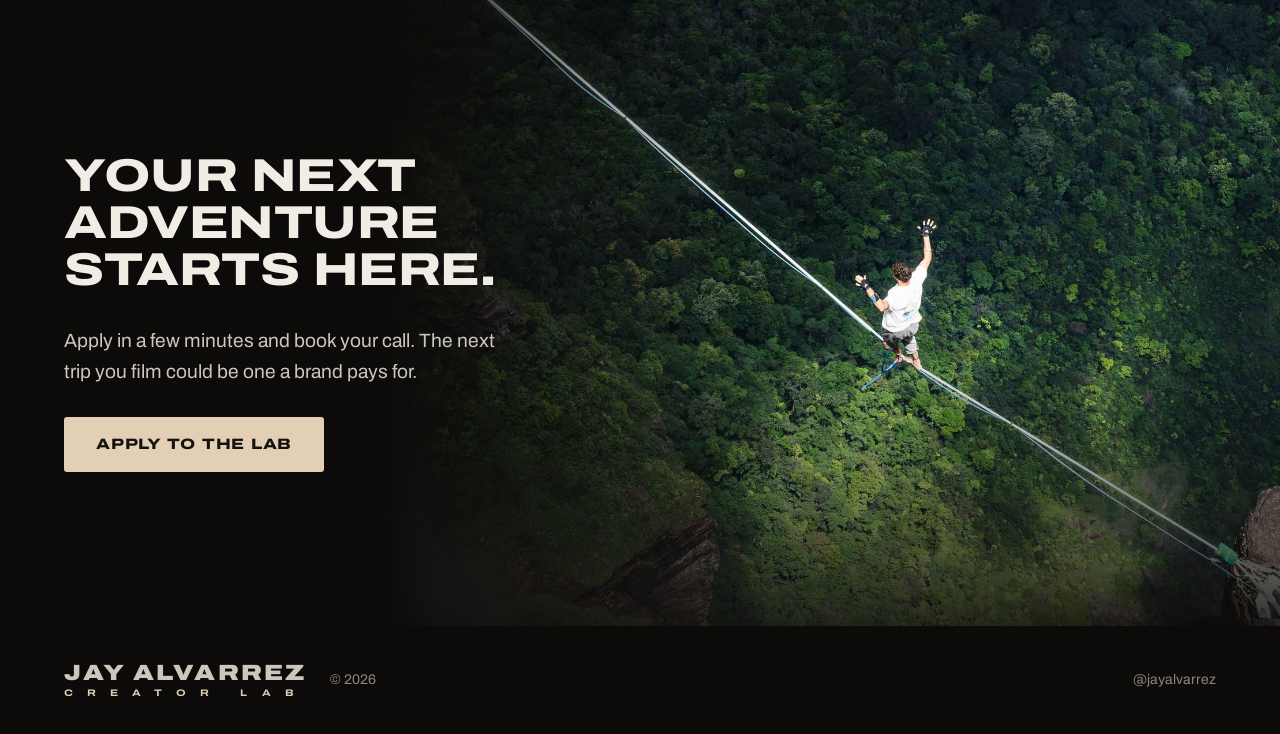
==== commit aebba03e: "Round 4 point 6: word-by-word headings, count-up numbers, photo zoom and parallax, softer section ed" ====
--- a/index.html
+++ b/index.html
@@ -176,6 +176,7 @@
 .gets.bonus li::before{content:"✦";width:22px;height:auto;background:none;transform:none;color:var(--sand);font-size:.8em;line-height:1}
 .gets.bonus b{color:var(--sand);text-transform:uppercase;font-stretch:125%;font-weight:800;margin-right:10px}
 /* on scroll: each item slides in from the right, then its dash draws in (the bonus star spins in) */
+#inside{overflow-x:clip}
 .gets li.rv{transform:translateX(40px)}
 .gets li.rv.in{transform:none}
 .gets li::before{scale:0 1;transform-origin:left;transition:scale .7s var(--ease);transition-delay:calc(var(--i,0) * 90ms + 350ms)}
@@ -258,6 +259,27 @@
 .rv{opacity:0;transform:translateY(28px);transition:opacity 1.1s var(--ease),transform 1.1s var(--ease);transition-delay:calc(var(--i,0) * 90ms)}
 .rv.in{opacity:1;transform:none}
 @media (prefers-reduced-motion:reduce){.rv{opacity:1;transform:none;transition:none}.hero > img{animation:none;transform:none}}
+/* round 4 motion: headings rise word by word, photos zoom in as they enter and drift slower than the page */
+.w{display:inline-block;overflow:hidden;vertical-align:top;padding-bottom:.1em;margin-bottom:-.1em}
+.w>span{display:inline-block;transform:translateY(110%);transition:transform .9s var(--ease);transition-delay:calc(var(--d,0) * 60ms + var(--i,0) * 90ms)}
+.in .w>span{transform:none}
+h2.rv{transform:none}
+.hero h1 .w>span{transition-duration:1.1s;transition-delay:calc(var(--d,0) * 90ms + 150ms)}
+.hero .side,.hero .results{animation:rise 1.1s var(--ease) both}
+.hero .side{animation-delay:.55s}
+.hero .results{animation-delay:.75s}
+@keyframes rise{from{opacity:0;transform:translateY(24px)}}
+.px{scale:1.14;translate:0 var(--py,0px);transition:scale 1.8s var(--ease),transform 1.4s var(--ease)}
+.px:not(.seen){scale:1.26}
+.hero > img.px{scale:1.07}
+.jay .photo img{scale:1.14;transition:scale 1.8s var(--ease)}
+.jay .photo.in img{scale:1}
+.program{background:linear-gradient(var(--bg),var(--bg2) 180px,var(--bg2) calc(100% - 180px),var(--bg))}
+.band::after{background:linear-gradient(180deg,var(--bg),rgba(12,11,10,0) 12%),linear-gradient(0deg,rgba(12,11,10,.9),rgba(12,11,10,.1) 60%)}
+.apply::after{background:linear-gradient(180deg,var(--bg),rgba(12,11,10,0) 18%),linear-gradient(0deg,rgba(12,11,10,.85) 0%,rgba(12,11,10,0) 35%),linear-gradient(90deg,var(--bg) 30%,rgba(12,11,10,.6) 40%,rgba(12,11,10,0) 58%)}
+/* stacked mobile layout: these two photos sit in the flow, so they stay still instead of spilling over the text */
+@media (max-width:900px){.hero > img.px,.apply > img.px{scale:1;translate:none}.apply::after{background:linear-gradient(180deg,var(--bg),rgba(12,11,10,0) 18%),linear-gradient(0deg,var(--bg) 0%,rgba(12,11,10,0) 35%)}}
+@media (prefers-reduced-motion:reduce){.w>span{transform:none;transition:none}.hero .side,.hero .results{animation:none}.px,.px:not(.seen),.jay .photo img{scale:1;translate:none;transition:none}}
 </style>
 </head>
 <body>
@@ -479,6 +501,21 @@
 // buttons: one light streak the first time each comes into view
 const bio=new IntersectionObserver(es=>es.forEach(e=>{if(e.isIntersecting){setTimeout(()=>e.target.classList.add('shine'),500);bio.unobserve(e.target)}}),{threshold:1});
 document.querySelectorAll('.btn').forEach(b=>bio.observe(b));
+// headings: each word rises out of its own mask
+const still=matchMedia('(prefers-reduced-motion:reduce)').matches;
+document.querySelectorAll('h1,h2.rv').forEach(h=>{let n=0;const split=el=>[...el.childNodes].forEach(c=>{if(c.nodeType!==3)return split(c);const f=document.createDocumentFragment();
+c.textContent.split(/(\s+)/).forEach(t=>{if(!t)return;if(!t.trim())return f.append(t);const w=document.createElement('span'),i=document.createElement('span');w.className='w';i.textContent=t;i.style.setProperty('--d',n++);w.append(i);f.append(w)});c.replaceWith(f)});split(h)});
+requestAnimationFrame(()=>requestAnimationFrame(()=>document.querySelector('.hero h1').classList.add('in')));
+// hero numbers count up to their value
+if(!still)document.querySelectorAll('.results b').forEach(b=>{const m=b.textContent.match(/^(\d+)(.*)$/);if(!m)return;const end=+m[1],t0=performance.now()+800;
+b.style.minWidth=b.offsetWidth+'px';b.textContent='0'+m[2];const step=t=>{const p=Math.min(1,Math.max(0,(t-t0)/1600));b.textContent=Math.round(end*(1-Math.pow(1-p,3)))+m[2];if(p<1)requestAnimationFrame(step)};requestAnimationFrame(step)});
+// big photos: zoom in once on entering, then drift slower than the page
+const px=[...document.querySelectorAll('.hero > img,.band > img,.route img,.apply > img')];
+const zo=new IntersectionObserver(es=>es.forEach(e=>{if(e.isIntersecting){e.target.classList.add('seen');zo.unobserve(e.target)}}),{threshold:.15});
+px.forEach(i=>{i.classList.add('px');zo.observe(i)});
+if(!still){let pt=0;const drift=()=>{pt=0;const vh=innerHeight;px.forEach(i=>{const r=i.parentNode.getBoundingClientRect();if(r.bottom<0||r.top>vh)return;
+const p=(r.top+r.height/2-vh/2)/((vh+r.height)/2);i.style.setProperty('--py',(-p*i.offsetHeight*(i.closest('.hero')?.03:.055)).toFixed(1)+'px')})};
+addEventListener('scroll',()=>{if(!pt)pt=requestAnimationFrame(drift)},{passive:true});addEventListener('resize',drift);drift()}
 document.querySelectorAll('.rv').forEach(el=>{if(!el.closest('[data-group]'))io.observe(el)});
 </script>
 <script src="preview.js"></script>
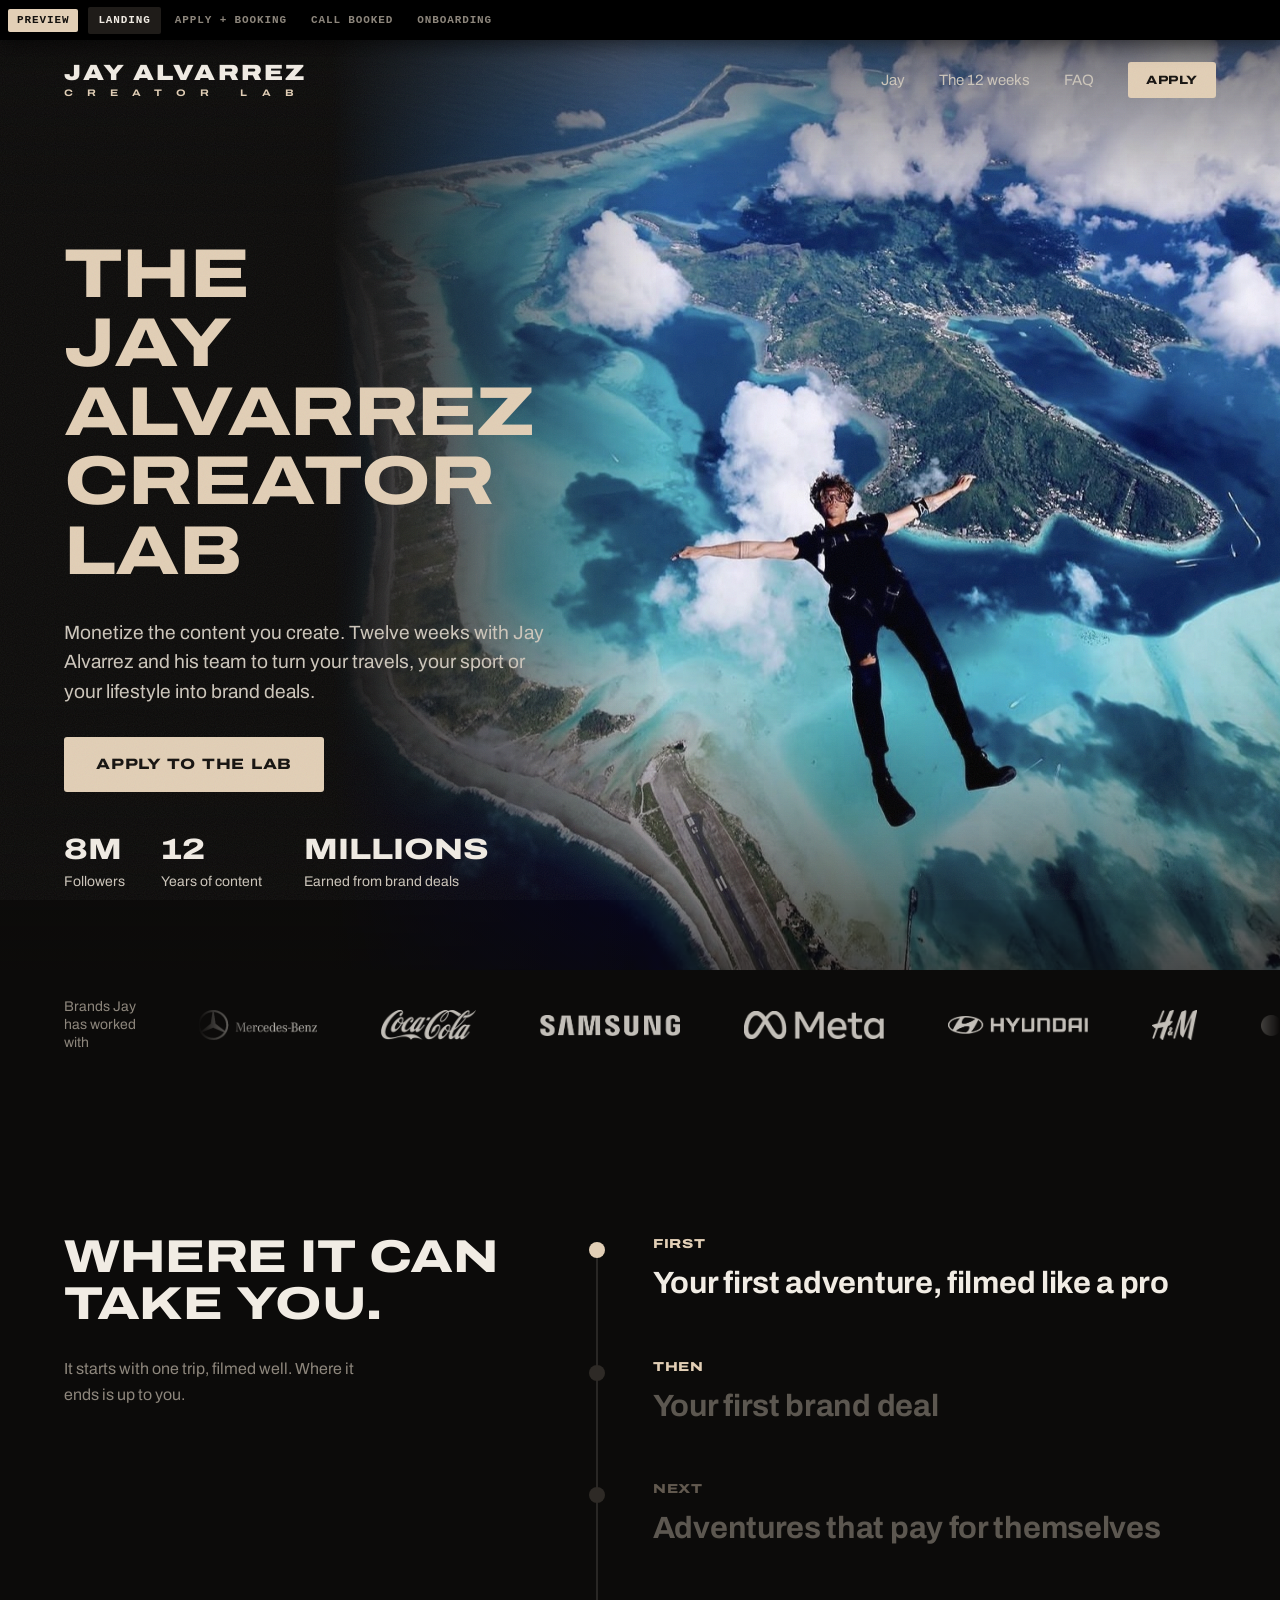
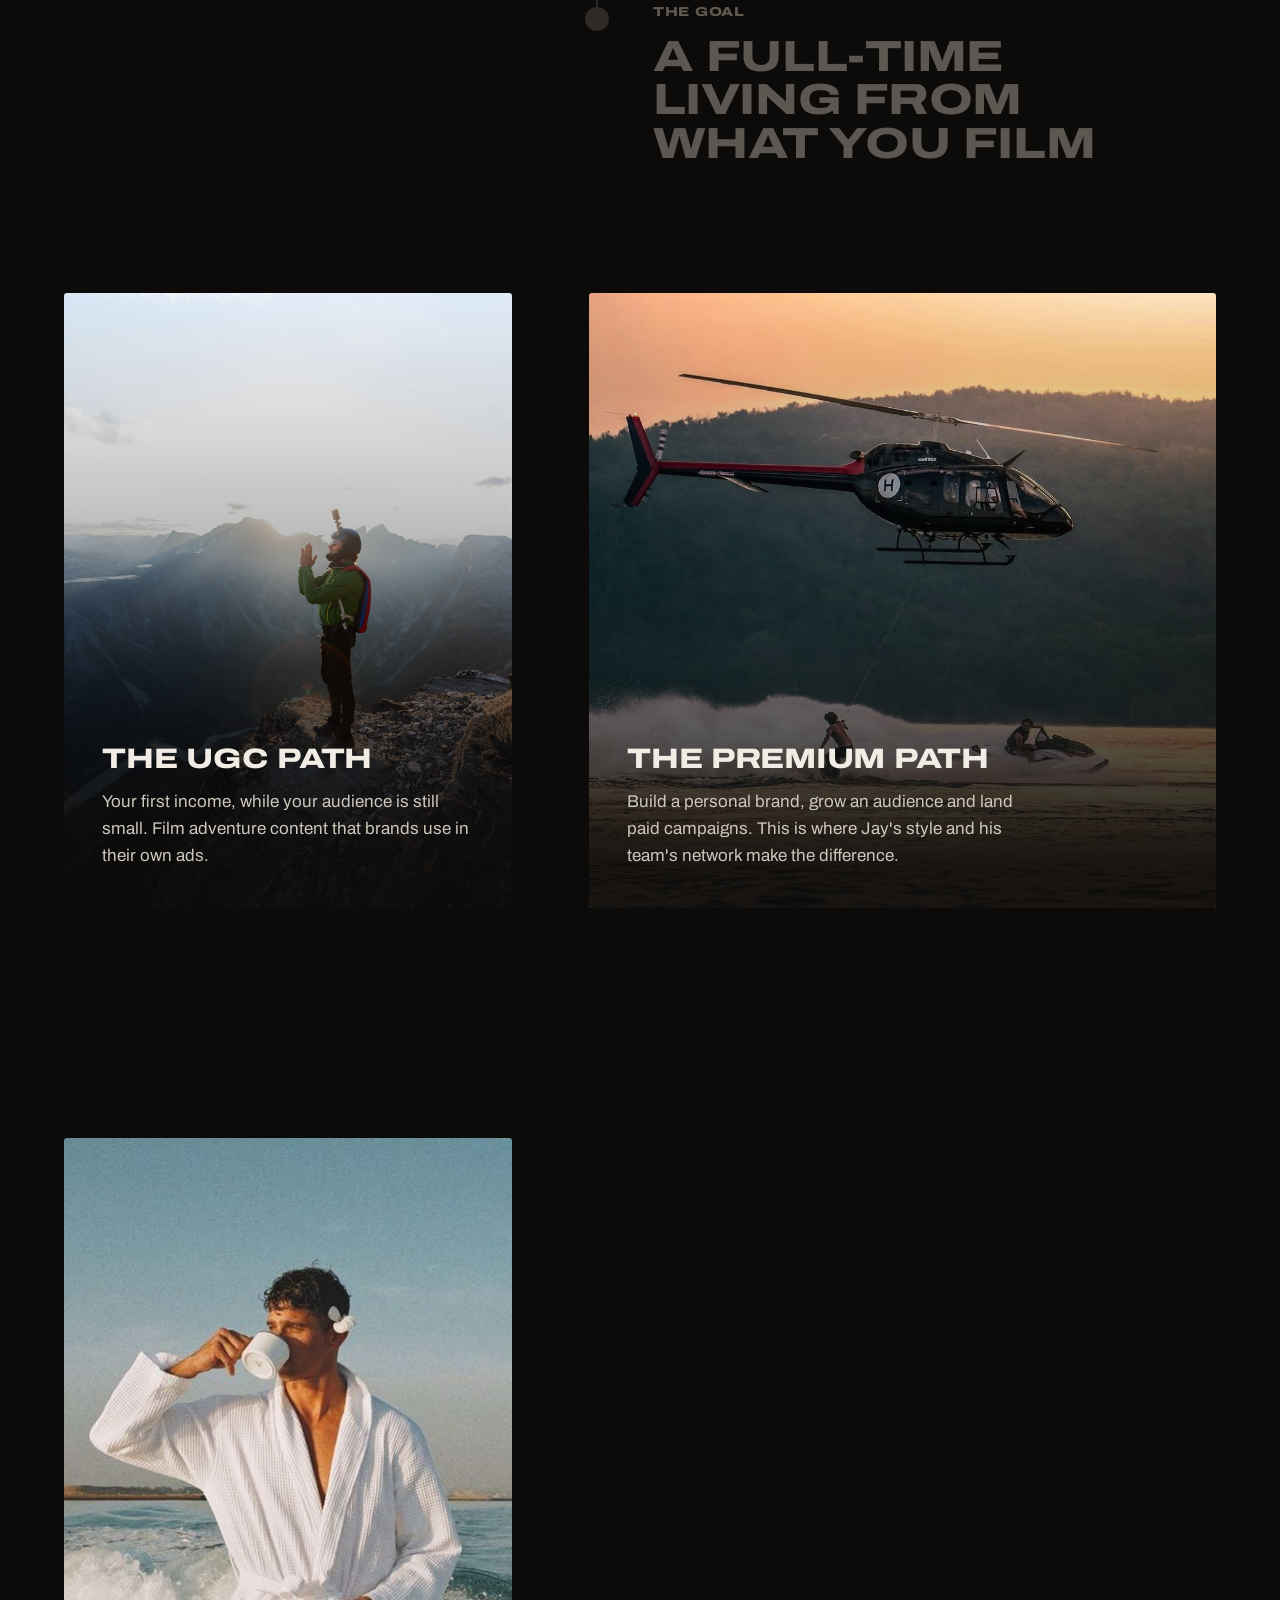
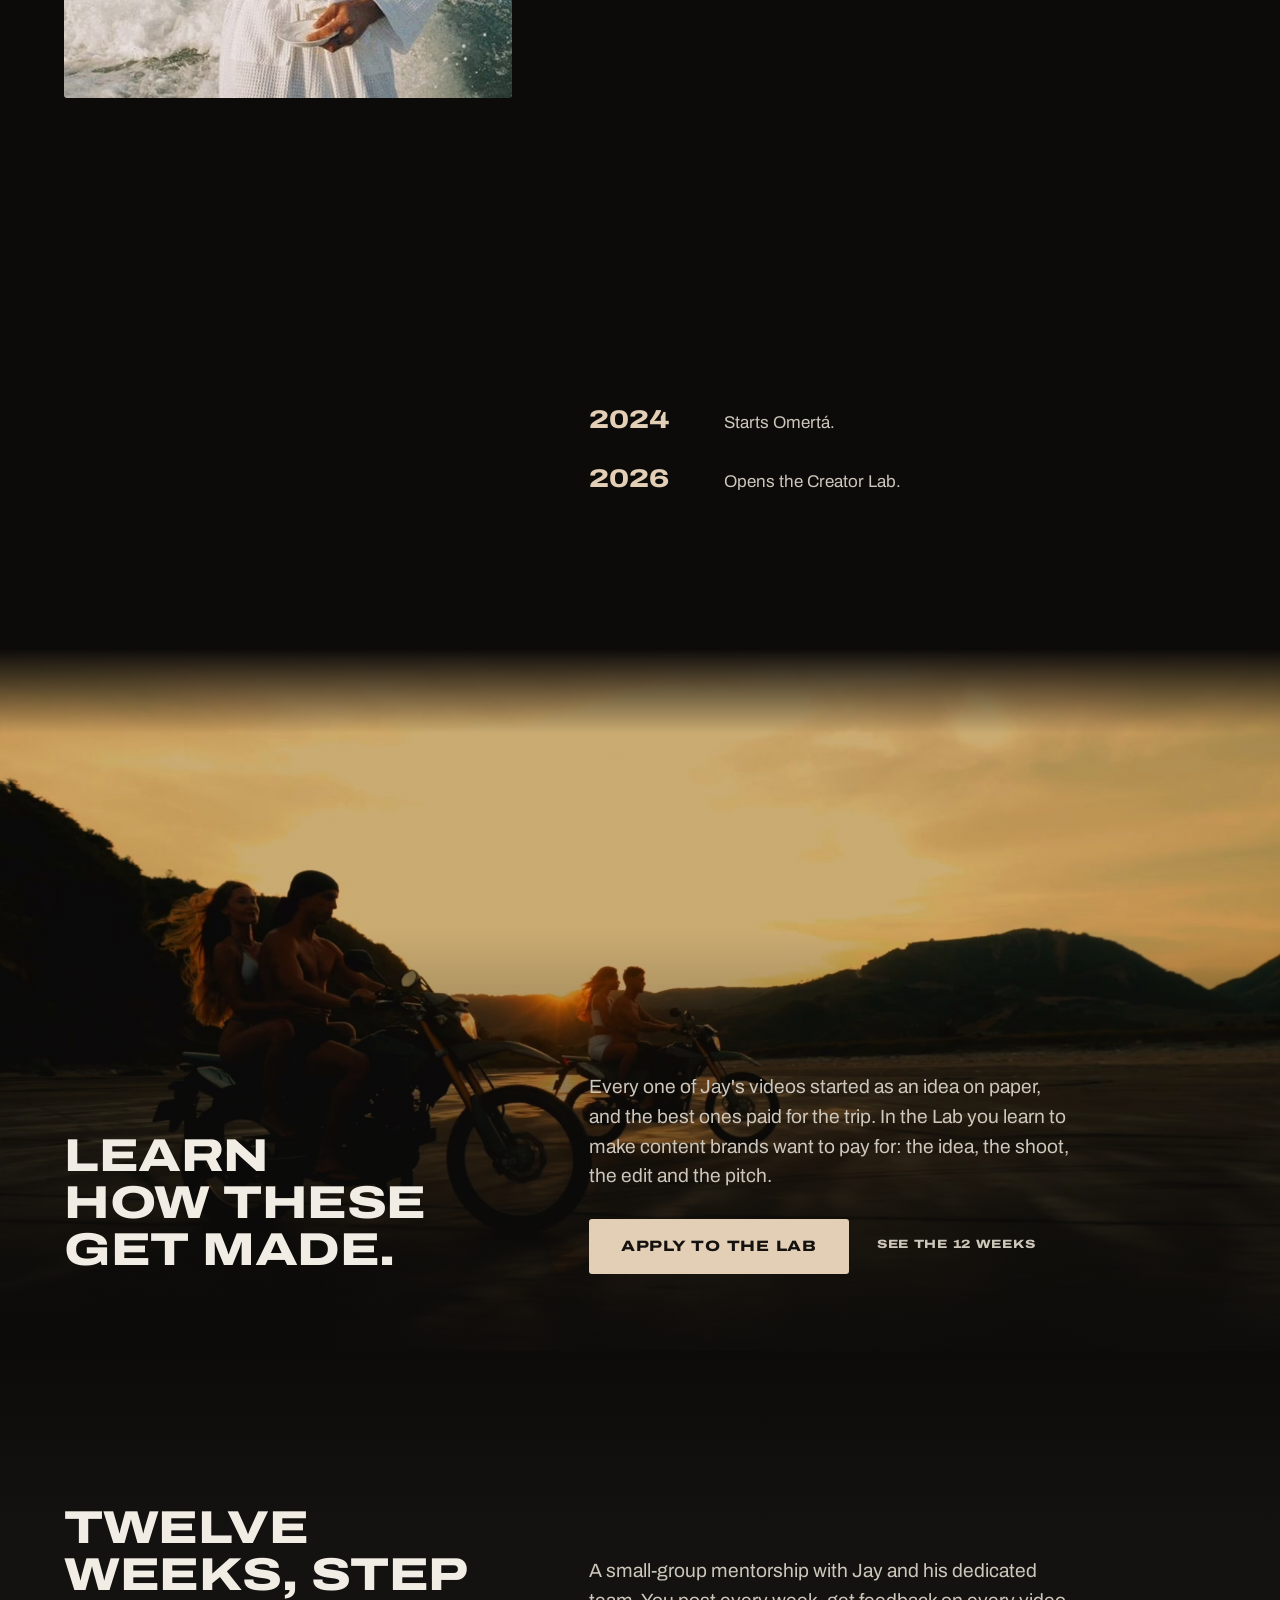
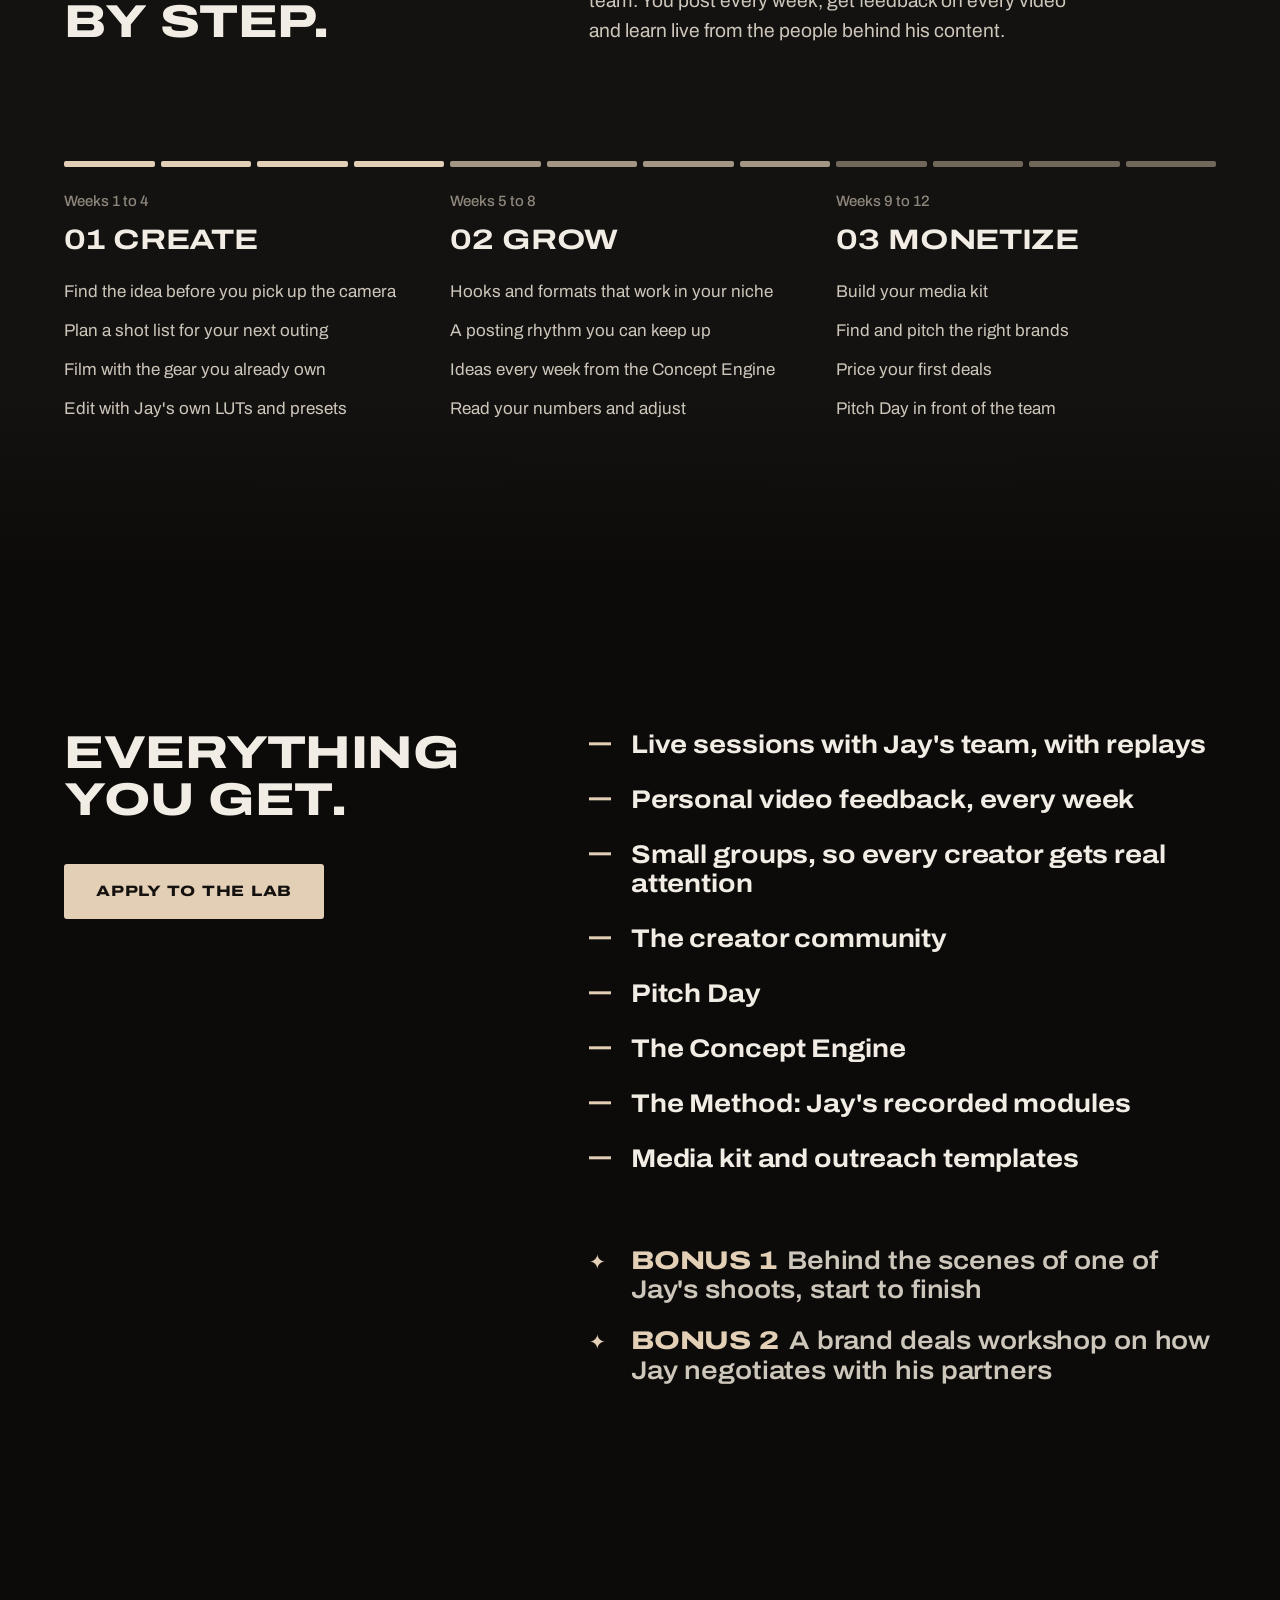
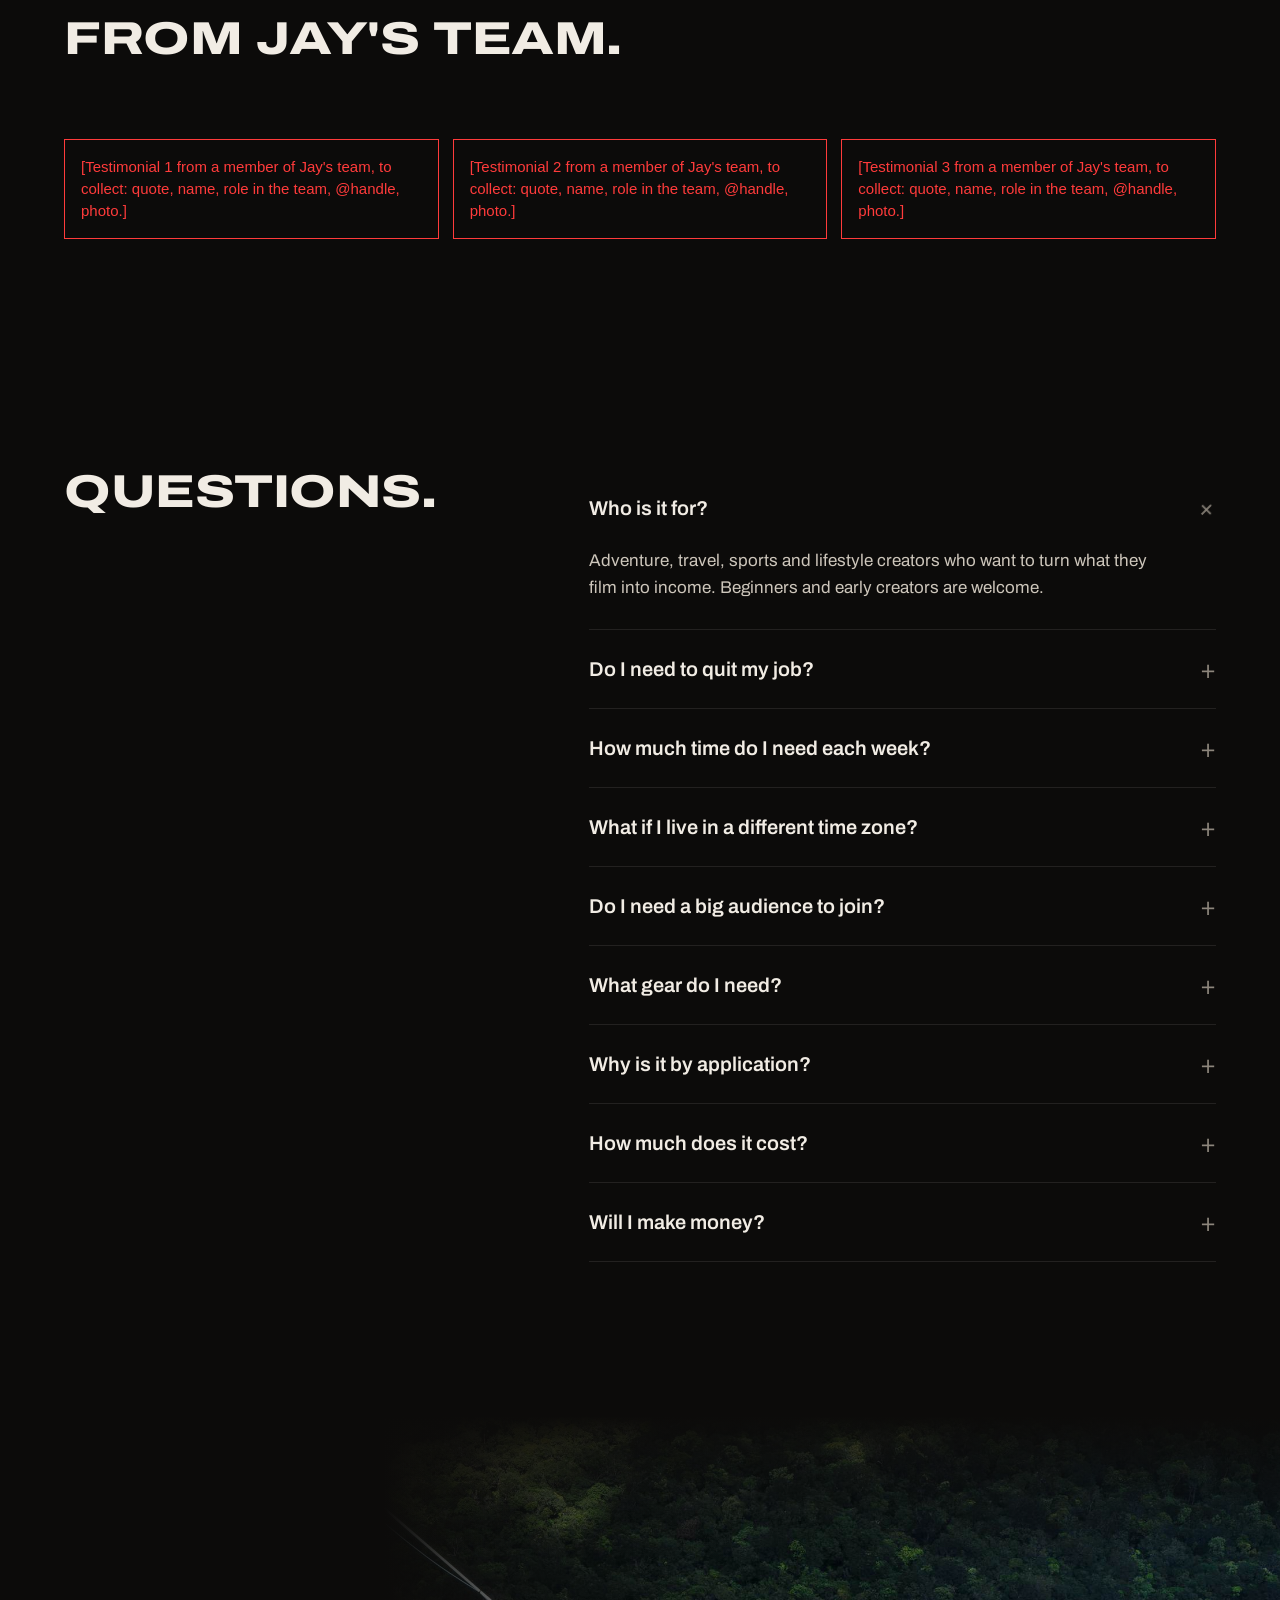
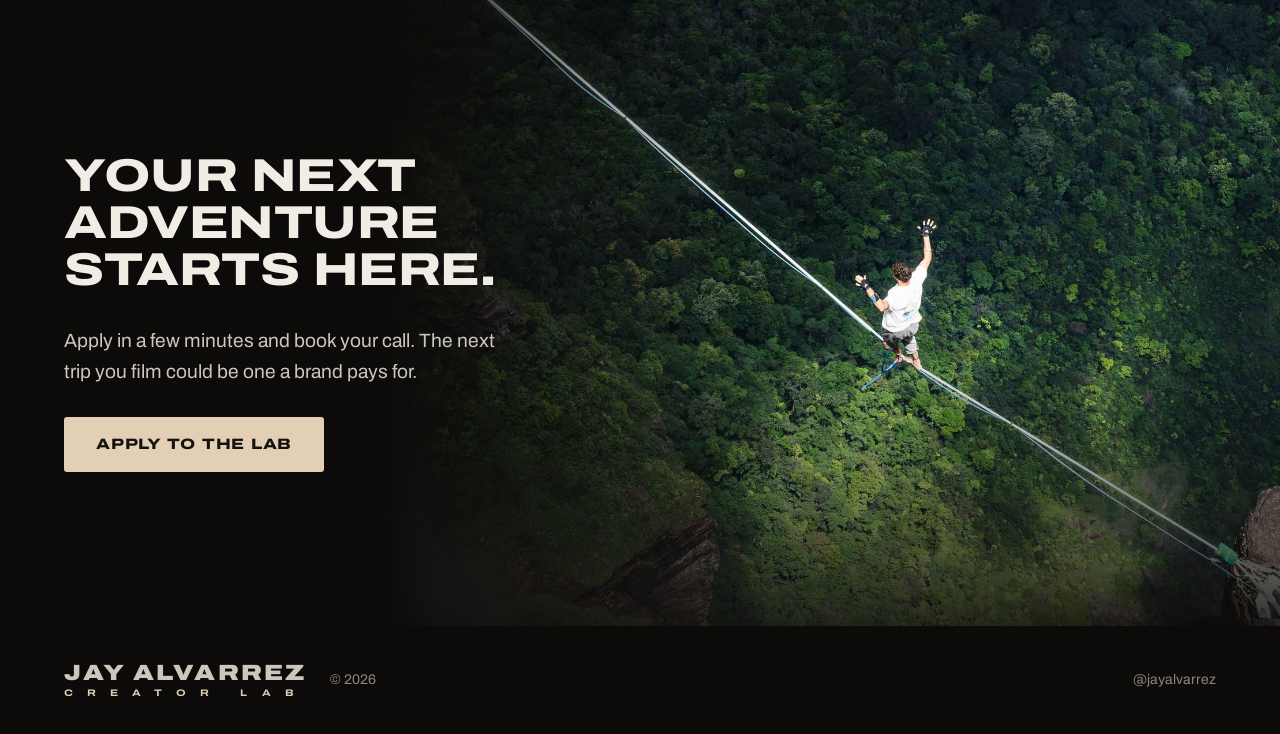
==== commit 794fe304: "Everything you get: sticky title and button on desktop, like the FAQ Co-Authored-By: Claude Opus 5.5" ====
--- a/index.html
+++ b/index.html
@@ -226,6 +226,7 @@
 /* faq */
 .faq .grid{align-items:start}
 @media (min-width:901px){.faq h2{position:sticky;top:110px}}
+@media (min-width:901px){.value > div:first-child{display:block;grid-column:1;grid-row:1/span 2;position:sticky;top:110px}.value .after{margin-top:40px}}
 details{border-bottom:1px solid rgba(241,236,228,.1)}
 summary{list-style:none;cursor:pointer;padding:26px 0;display:flex;justify-content:space-between;gap:24px;font-weight:600;font-size:20px;line-height:1.3;transition:color .2s}
 summary:hover{color:var(--sand)}
